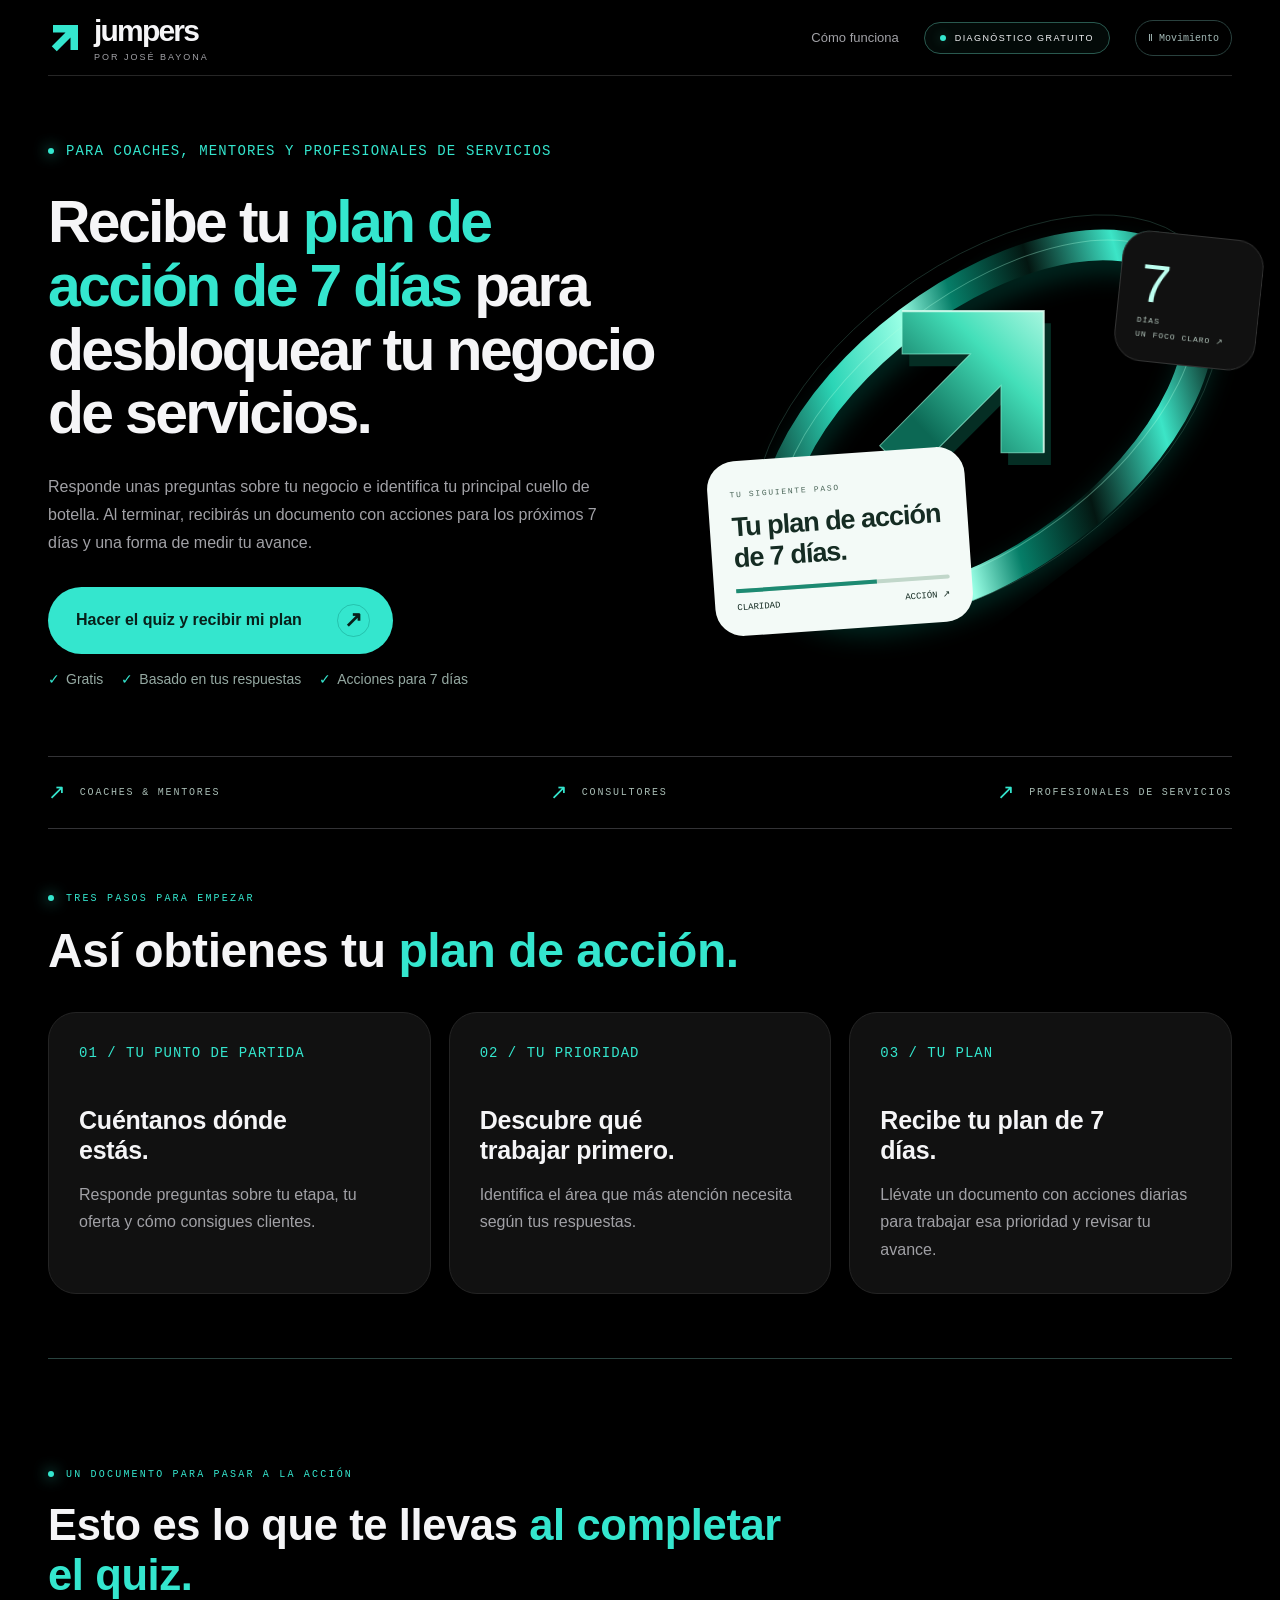
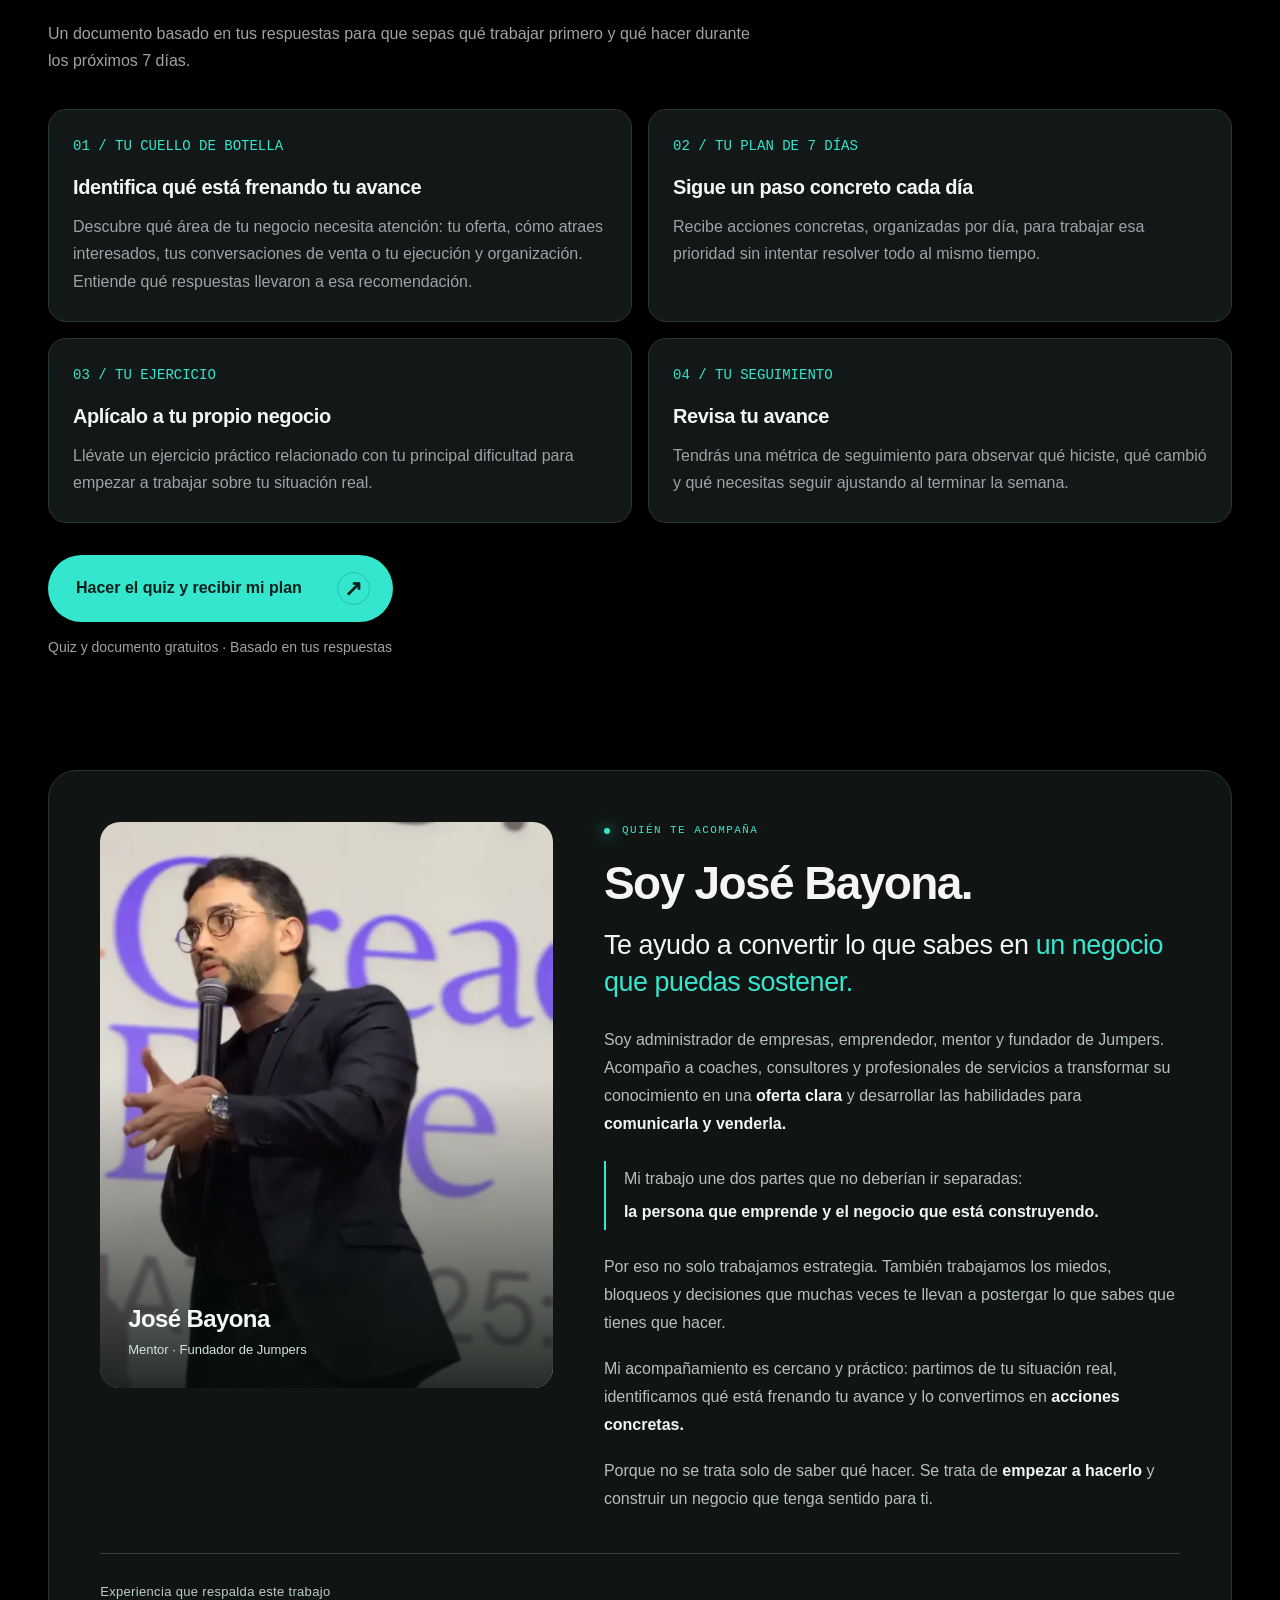
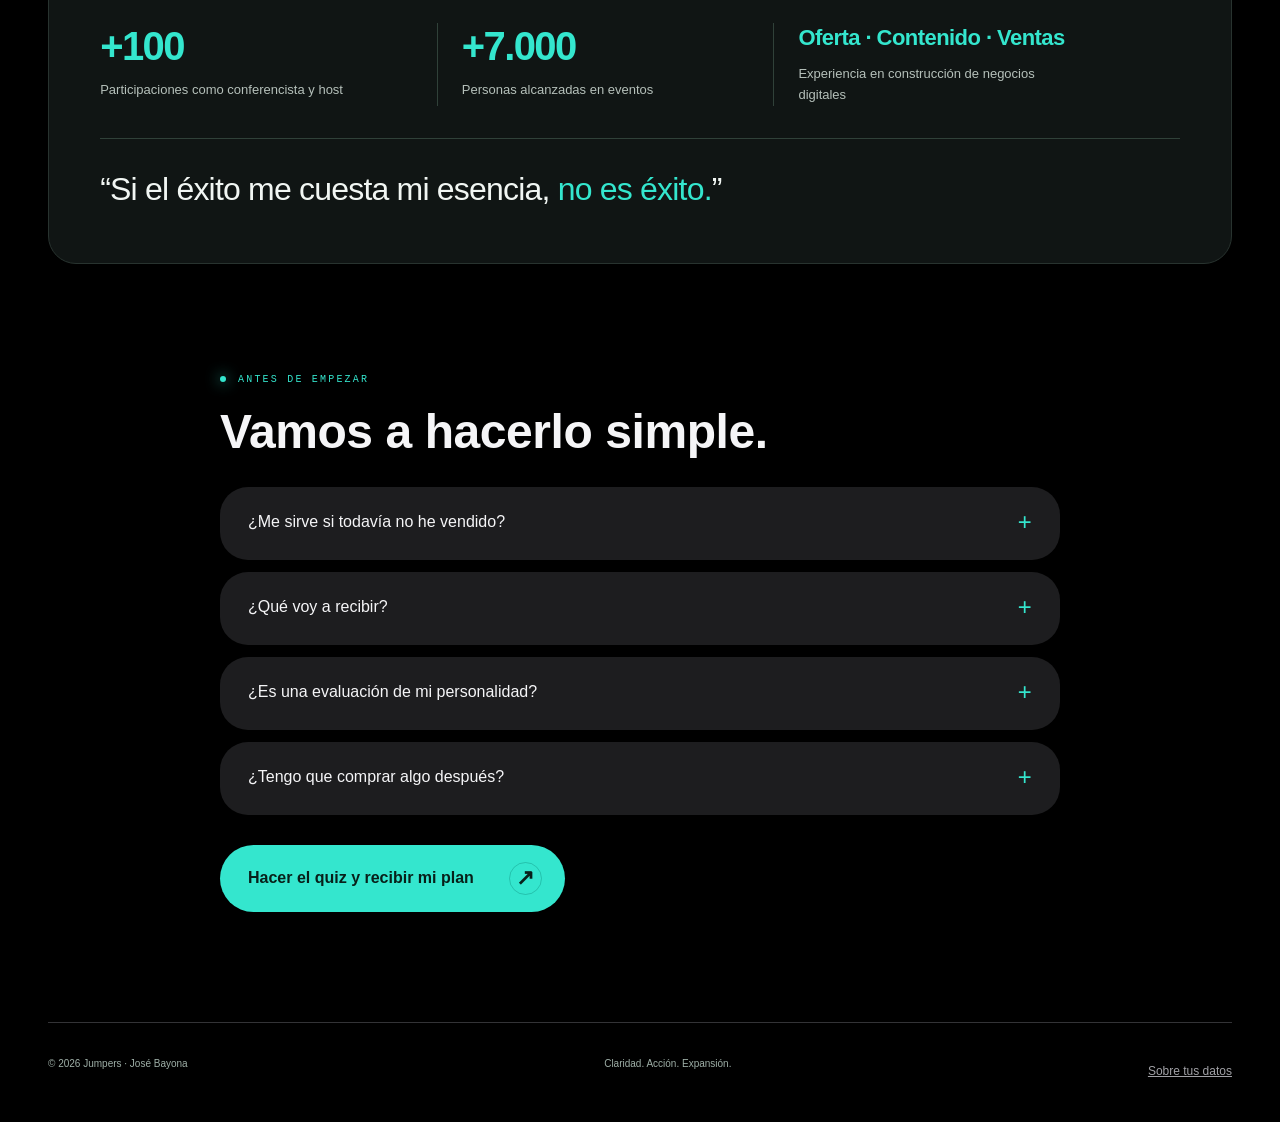
==== index.html @ 784b3892 "Integrate approved founder biography and supplied portrait" ====
<!doctype html>
<html lang="es">
<head>
<meta charset="utf-8"><meta name="viewport" content="width=device-width, initial-scale=1">
<meta name="theme-color" content="#080c0c"><meta name="description" content="Recibe tu plan de acción de 7 días para desbloquear tu negocio de servicios. Completa el quiz gratuito de Jumpers y descubre qué trabajar primero.">
<title>Tu plan de acción de 7 días · Jumpers</title>
<link rel="icon" type="image/svg+xml" href="data:image/svg+xml,%3Csvg%20xmlns%3D%22http%3A%2F%2Fwww.w3.org%2F2000%2Fsvg%22%20viewBox%3D%220%200%2032%2032%22%3E%3Crect%20width%3D%2232%22%20height%3D%2232%22%20rx%3D%228%22%20fill%3D%22%23080c0c%22%2F%3E%3Cpath%20d%3D%22M7%207h19v19h-6V17L9%2028l-4-4%2011-11H7z%22%20fill%3D%22%2335dfc5%22%2F%3E%3C%2Fsvg%3E">
<link rel="canonical" href="https://quiz.josebayonaf.com/">
<style>
:root{--bg:#080c0c;--panel:#101818;--mint:#51efd2;--text:#f2f6f4;--muted:#a5b5b1;--line:#293936;--radius:22px;color-scheme:dark}*{box-sizing:border-box}html{scroll-behavior:smooth}body{margin:0;background:var(--bg);color:var(--text);font-family:Arial,Helvetica,sans-serif;-webkit-font-smoothing:antialiased}button,input,select,textarea{font:inherit}button,a,input,select,textarea{-webkit-tap-highlight-color:transparent}button,a{touch-action:manipulation}button{cursor:pointer}a{color:inherit;text-decoration:none}button:focus-visible,a:focus-visible,input:focus-visible,select:focus-visible,textarea:focus-visible,summary:focus-visible{outline:3px solid var(--mint);outline-offset:5px}[hidden]{display:none!important}button:disabled{opacity:.5;cursor:wait}.wrap{width:min(1180px,calc(100% - 64px));margin:auto}.topbar{height:94px;display:flex;align-items:center;justify-content:space-between;border-bottom:1px solid var(--line)}.brand{display:flex;align-items:center;gap:11px;font-size:26px;letter-spacing:-1.6px;font-weight:800}.brand svg{width:29px;height:29px;color:var(--mint)}.brand small{font-size:10px;font-weight:400;letter-spacing:1px;color:var(--muted);display:block;margin-top:4px}.nav{display:flex;gap:32px;align-items:center;font-size:13px}.nav a{color:var(--muted)}.pill{border:1px solid #36534c;border-radius:99px;padding:10px 15px;font-size:11px;letter-spacing:.6px;display:inline-flex;gap:9px;align-items:center}.dot{width:6px;height:6px;border-radius:50%;background:var(--mint);box-shadow:0 0 12px #51efd255;display:inline-block}.eyebrow{font-size:10px;font-family:monospace;letter-spacing:2px;text-transform:uppercase;color:var(--mint);display:flex;align-items:center;gap:12px}.eyebrow:before{content:'';width:22px;height:1px;background:currentColor}.hero{min-height:670px;display:grid;grid-template-columns:1.12fr 1fr;align-items:center;gap:20px;position:relative;padding:64px 0 56px}.hero h1{font-size:clamp(48px,5.5vw,76px);line-height:1.035;font-weight:500;letter-spacing:-4px;margin:26px 0}.accent{color:var(--mint)}.hero p{font-size:17px;line-height:1.75;max-width:475px;color:var(--muted)}.hero .desc{margin-bottom:28px}.btn{border:0;border-radius:8px;padding:18px 24px;display:inline-flex;align-items:center;justify-content:center;gap:32px;font-weight:700;font-size:14px;min-height:52px;background:var(--mint);color:#08201a;transition:transform .2s,background .2s}.btn:hover{background:#85ffe6;transform:translateY(-2px)}.btn .arrow{font-size:22px;line-height:1}.btn.secondary{background:transparent;color:var(--text);border:1px solid #3b514a}.btn.secondary:hover{background:#17231f}.micro{font-size:11px!important;color:#95a9a2!important;line-height:1.7!important}.under-cta{margin:14px 0 0;display:flex;gap:18px;flex-wrap:wrap}.under-cta span:before{content:'✓';color:var(--mint);margin-right:6px}.art{position:relative;height:490px;isolation:isolate}.art:before{content:'';position:absolute;inset:35px -15px;background:radial-gradient(ellipse,#11bfa026,transparent 65%);z-index:-1}.orbit{position:absolute;inset:-12px -35px 0;width:calc(100% + 70px);height:100%}.orbital-type{position:absolute;top:30px;right:15px;font:10px monospace;letter-spacing:3px;color:#76968a}.cross{position:absolute;color:#578d7d;font:24px monospace;top:65px;left:5px}.coord{position:absolute;bottom:35px;left:28px;font:9px monospace;letter-spacing:2px;color:#67877c}.float-card{position:absolute;bottom:72px;left:0;background:#eff9f3;color:#152c23;width:247px;border-radius:12px;padding:19px 20px;box-shadow:0 18px 65px #0008;transform:rotate(-4deg)}.float-card .label{font:9px monospace;letter-spacing:1.7px;color:#496457}.float-card strong{display:block;font-size:24px;line-height:1.15;letter-spacing:-1px;margin:11px 0 15px}.float-card .line{height:4px;border-radius:2px;background:#c1d7ca;position:relative}.float-card .line:after{content:'';width:66%;height:4px;background:#1c8a72;position:absolute}.float-card .end{display:flex;justify-content:space-between;font:9px monospace;margin-top:10px}.mini-card{position:absolute;right:0;top:95px;border:1px solid #3b7464;background:#101e1bed;border-radius:13px;padding:18px 20px;transform:rotate(6deg);width:136px}.mini-card b{font-size:44px;font-weight:500;letter-spacing:-3px}.mini-card span{font:9px monospace;letter-spacing:1px;line-height:1.7;display:block;color:#b5c7be}.art-bottom{position:absolute;right:5px;bottom:25px;font:10px monospace;letter-spacing:1px;color:#b4cbc1}.strip{border-block:1px solid var(--line);display:flex;justify-content:space-between;gap:18px;padding:24px 0;font:11px monospace;letter-spacing:1px;color:#a8bcb4}.strip span{display:flex;gap:12px;align-items:center}.strip b{color:var(--mint);font-size:17px;font-weight:400}.section{padding:78px 0}.section-head{display:flex;justify-content:space-between;align-items:end;gap:24px;margin-bottom:32px}.section h2{font-size:38px;line-height:1.15;font-weight:500;letter-spacing:-1.6px;max-width:590px;margin:20px 0 0}.section-head p{max-width:315px;color:var(--muted);font-size:14px;line-height:1.7;margin:0}.cards{display:grid;grid-template-columns:repeat(3,1fr);gap:16px}.card{border:1px solid var(--line);background:linear-gradient(135deg,#13201b80,#0c1211);padding:29px;border-radius:14px}.card .num{font:11px monospace;color:var(--mint)}.card h3{font-size:22px;line-height:1.2;letter-spacing:-.7px;font-weight:500;margin:34px 0 14px}.card p{font-size:14px;line-height:1.8;color:var(--muted);margin:0}.manifesto{border:1px solid #365148;border-radius:20px;padding:42px;display:grid;grid-template-columns:1fr 1.8fr;gap:45px;background:radial-gradient(ellipse at top left,#164b3f66,transparent 70%)}.manifesto .signature{font-size:20px;letter-spacing:-.5px}.manifesto .signature span{display:block;font:10px monospace;letter-spacing:1px;color:var(--muted);margin-top:9px}.manifesto blockquote{font-size:26px;line-height:1.4;letter-spacing:-.6px;margin:0}.manifesto p{color:var(--muted);font-size:14px;line-height:1.8;margin:16px 0 0}.faq{max-width:770px;margin:0 auto}.faq h2{margin-bottom:28px}.faq details{border-bottom:1px solid var(--line);padding:22px 0}.faq summary{cursor:pointer;font-size:16px;line-height:1.5}.faq details p{color:var(--muted);font-size:14px;line-height:1.8;max-width:650px}.footer{padding:28px 0;border-top:1px solid var(--line);display:flex;justify-content:space-between;gap:20px;color:#9eafa7;font-size:11px;line-height:1.7}.text-btn{background:none;border:0;color:var(--muted);padding:6px 0;text-decoration:underline;font-size:12px}.flow-shell{max-width:820px;margin:50px auto 80px}.flow-top{display:flex;justify-content:space-between;align-items:center;margin-bottom:22px;font:10px monospace;letter-spacing:1px;color:var(--muted)}.steps{display:grid;grid-template-columns:repeat(4,1fr);gap:6px;margin-bottom:35px}.step{height:3px;background:#23322d;border-radius:5px}.step.active{background:var(--mint)}.question-panel{border:1px solid var(--line);border-radius:22px;padding:38px;background:linear-gradient(150deg,#14211c,#0a100e)}.question-panel h1{font-size:36px;font-weight:500;letter-spacing:-1.5px;margin:15px 0 12px}.intro{color:var(--muted);line-height:1.7;font-size:14px;margin:0 0 28px}.question{border:0;padding:0;margin:28px 0;min-width:0}.question legend{font-size:15px;font-weight:600;line-height:1.5;margin-bottom:12px}.choices{display:grid;grid-template-columns:1fr 1fr;gap:9px}.choice{position:relative;display:flex;align-items:center;gap:10px;border:1px solid #33433c;border-radius:9px;padding:15px;color:#c7d5ce;font-size:13px;line-height:1.4;cursor:pointer;transition:background .15s,border .15s}.choice:hover{border-color:#77a796;background:#1b2c24}.choice:has(input:checked){border-color:var(--mint);background:#143a30;color:#ecfff8}.choice input{accent-color:var(--mint);flex-shrink:0;width:16px;height:16px;margin:0}.flow-actions{display:flex;justify-content:space-between;align-items:center;gap:16px;border-top:1px solid var(--line);padding-top:24px;margin-top:24px}.back{background:none;border:0;color:#b9cdc3;padding:14px 0;font-size:13px}.error{color:#ffbdb0;font-size:13px;line-height:1.6}.result-shell{max-width:980px;margin:56px auto 80px}.result-top{display:grid;grid-template-columns:1.5fr 1fr;gap:34px;align-items:center;margin-bottom:38px}.result-top h1{font-size:52px;line-height:1.08;letter-spacing:-2.6px;font-weight:500;margin:20px 0}.result-top p{color:var(--muted);font-size:15px;line-height:1.8}.result-stamp{border:1px solid #467b66;border-radius:50%;width:215px;height:215px;display:grid;place-content:center;text-align:center;justify-self:center;background:radial-gradient(ellipse,#18584355,transparent 68%);box-shadow:0 0 0 14px #0e1c1644,0 0 0 15px #23403555}.result-stamp strong{font-size:61px;letter-spacing:-3px;font-weight:500;color:var(--mint)}.result-stamp span{font:10px monospace;letter-spacing:2px;line-height:1.8;color:var(--muted)}.evidence{border-left:2px solid var(--mint);padding:4px 0 4px 22px;margin-bottom:40px}.evidence h2{font-size:14px;margin:0 0 10px}.evidence ul{padding-left:16px;color:var(--muted);font-size:14px;line-height:1.8;margin:0}.result-shell h2{font-weight:500;letter-spacing:-.6px}.plan-grid{display:grid;grid-template-columns:repeat(3,1fr);gap:14px}.plan-grid h3{font-size:18px;margin-top:24px}.metric{display:flex;gap:24px;align-items:center;border:1px solid var(--line);border-radius:14px;padding:23px;margin:20px 0 30px}.metric .icon{font-size:30px;color:var(--mint)}.metric p{font-size:13px;line-height:1.7;color:var(--muted);margin:5px 0 0}.metric h3{font-size:14px;margin:0}.resource{background:#e6f3eb;color:#142c20;padding:30px;border-radius:16px;margin:28px 0}.resource h2{margin:9px 0 14px;font-size:25px}.resource p{line-height:1.75;font-size:14px}.resource .eyebrow{color:#21634d}.resource textarea{background:#ffffffb0!important;color:#152a20!important;border-color:#a4c2b1!important}.result-actions{display:flex;gap:12px;flex-wrap:wrap;margin:24px 0}.help-panel{background:linear-gradient(120deg,#12332a,#0e1713);border:1px solid #355849;border-radius:18px;padding:32px;margin:32px 0}.help-panel h2{font-size:29px;max-width:590px;margin:12px 0}.help-panel p{color:var(--muted);line-height:1.8;max-width:650px;font-size:14px}label.field{display:block;margin:20px 0;font-size:13px;line-height:1.6}input[type=text],input[type=email],input[type=tel],select,textarea{display:block;width:100%;background:#0c1712;border:1px solid #41584b;border-radius:8px;padding:13px 14px;color:var(--text);margin-top:8px;min-height:48px}textarea{min-height:115px;resize:vertical}.form-grid{display:grid;grid-template-columns:1fr 1fr;gap:0 20px}.checkbox{display:flex;align-items:flex-start;gap:10px;font-size:12px;line-height:1.6;color:var(--muted);margin:20px 0}.checkbox input{accent-color:var(--mint);margin-top:4px;min-width:18px}.summary-box{white-space:pre-wrap;line-height:1.7;font-family:inherit;font-size:13px;padding:20px;border:1px solid #3c594b;border-radius:10px;background:#0a130e;overflow-wrap:anywhere}.notice{color:var(--mint);font-size:13px;line-height:1.6;min-height:20px}.sr-only{position:absolute;width:1px;height:1px;padding:0;margin:-1px;overflow:hidden;clip:rect(0,0,0,0);white-space:nowrap;border:0}.trap{position:absolute;left:-10000px}.privacy{max-width:730px;margin:60px auto;line-height:1.8}.privacy h1{font-size:38px;letter-spacing:-1px}.privacy p,.privacy li{color:var(--muted);font-size:14px}@media(min-width:1500px){.hero{min-height:720px}}@media(max-width:900px){.wrap{width:calc(100% - 40px)}.hero h1{font-size:58px;letter-spacing:-3px}.art{height:440px}.float-card{width:205px;left:0}.mini-card{right:-5px;width:115px}.nav{gap:18px}.manifesto{grid-template-columns:1fr;gap:25px}.cards .card{padding:22px}.result-top h1{font-size:44px}}@media(max-width:680px){.wrap{width:calc(100% - 36px)}.topbar{height:78px}.brand{font-size:23px}.nav>a{display:none}.pill{font-size:9px;padding:8px 10px}.hero{grid-template-columns:1fr;gap:0;padding-top:43px;padding-bottom:24px;min-height:auto}.hero h1{font-size:54px;letter-spacing:-2.8px;margin:23px 0}.hero p{font-size:15px;line-height:1.75}.hero .btn{width:100%;justify-content:space-between}.art{height:330px;max-width:420px;width:100%;margin:12px auto 0}.orbit{inset:-25px 0 0;width:100%;height:100%}.float-card{width:194px;bottom:37px;left:8px;padding:15px}.float-card strong{font-size:21px;margin:8px 0 12px}.mini-card{right:3px;top:48px;padding:12px 15px;width:105px}.mini-card b{font-size:35px}.orbital-type{top:23px;right:7px}.coord{display:none}.art-bottom{bottom:1px;font-size:8px}.strip{font-size:9px;padding:20px 0;flex-wrap:wrap;gap:16px}.strip span:last-child{display:none}.section{padding:49px 0}.section h2{font-size:31px}.section-head{display:block}.section-head p{margin-top:18px}.cards,.plan-grid{grid-template-columns:1fr}.card h3{margin-top:21px}.manifesto{padding:28px}.manifesto blockquote{font-size:23px}.footer{flex-direction:column;gap:8px}.flow-shell{margin-top:30px}.question-panel{padding:24px 18px}.question-panel h1{font-size:29px}.choices{grid-template-columns:1fr}.question{margin:24px 0}.flow-actions .btn{padding:15px 18px;gap:15px}.flow-top{font-size:9px}.result-top{grid-template-columns:1fr}.result-top h1{font-size:40px}.result-stamp{display:none}.result-shell{margin-top:35px}.help-panel,.resource{padding:24px 20px}.form-grid{grid-template-columns:1fr;gap:0}.result-actions .btn{width:100%;gap:12px}.metric{padding:20px;gap:14px}.privacy h1{font-size:30px}}@media(prefers-reduced-motion:reduce){html{scroll-behavior:auto}*,*:before,*:after{transition:none!important;animation:none!important}}@media print{body{background:#fff;color:#000}.topbar,.footer,.help-panel,.result-actions,.result-stamp,.text-btn,#worksheet{display:none!important}.wrap{width:100%}.card,.metric,.resource,.evidence{background:#fff;color:#000;border-color:#aaa;break-inside:avoid}.result-top p,.card p,.evidence ul,.metric p{color:#333}.plan-grid{display:block}.card{margin-bottom:12px}.result-shell{margin:0}.accent,.eyebrow,.card .num{color:#174d3d}}
/* Jumpers — luminous editorial direction */
:root{--bg:#050909;--panel:#0b1717;--mint:#34e6ce;--text:#f3f9f7;--muted:#a2b8b5;--line:#24413e}
body{background:radial-gradient(ellipse at 80% 10%,#09333060,transparent 33%),#050909;overflow-x:clip}
body:before{content:'';position:fixed;inset:0;pointer-events:none;z-index:-1;background-image:linear-gradient(#82eddb04 1px,transparent 1px),linear-gradient(90deg,#82eddb04 1px,transparent 1px);background-size:90px 90px;mask-image:linear-gradient(#000,transparent 65%)}
.wrap{width:min(1280px,calc(100% - 96px))}.topbar{height:100px}.brand{font-size:30px;letter-spacing:-1.8px}.brand small{font-size:9px;letter-spacing:2px}.brand svg{width:35px;height:35px}.nav{gap:25px}.pill{font-size:9px;letter-spacing:1.4px;border-color:#29594f;background:#10382a30}.motion-toggle{min-height:36px;font:10px monospace;color:#a2b8b5;background:transparent;border:1px solid #29413e;border-radius:99px;padding:9px 12px;cursor:pointer}
.hero{padding:72px 0 82px;min-height:710px;grid-template-columns:1.16fr 1fr;isolation:isolate}.hero-copy{position:relative;z-index:2}.hero h1{font-size:clamp(60px,6.2vw,88px);letter-spacing:-5.6px;line-height:1.01;font-weight:600;margin:28px 0}.hero .accent{background:linear-gradient(110deg,#b7fff0 0%,#35e9cf 45%,#10a79f 100%);background-clip:text;-webkit-background-clip:text;color:transparent}.hero .desc{font-size:16px;line-height:1.85;max-width:470px;margin-bottom:30px}.eyebrow{font-size:10px;letter-spacing:2.2px}.eyebrow:before{width:6px;height:6px;box-shadow:0 0 14px #34e6ce;border-radius:50%}.hero-index{position:absolute;bottom:23px;left:0;font:9px monospace;letter-spacing:2px;color:#6b918b;display:flex;align-items:center;gap:18px}.hero-index:before{content:'';height:1px;width:65px;background:#31554e}
.btn{border-radius:99px;gap:35px;padding:17px 23px 17px 28px;box-shadow:0 3px 0 #002b24,0 0 30px #2de1c615;transition:transform .25s,box-shadow .25s,background .25s}.btn:hover{box-shadow:0 5px 0 #002b24,0 0 35px #2de1c640;transform:translateY(-3px)}.btn .arrow{width:33px;height:33px;display:grid;place-items:center;border:1px solid #087b6c55;border-radius:50%;font-size:22px}.btn.secondary{box-shadow:none}.btn:active{transform:translateY(0) scale(.985)}
.art{height:530px;perspective:900px;transform:translateX(20px)}.art:before{inset:0 -30px;background:radial-gradient(ellipse,#05d3b42a 0%,#00918013 35%,transparent 65%);animation:aura 8s ease-in-out infinite alternate}.orbit{inset:-5px -50px;width:calc(100% + 100px);height:100%;filter:drop-shadow(0 14px 30px #0009);animation:orbit-drift 12s ease-in-out infinite}.orbital-type{right:12px;top:20px;font-size:8px;letter-spacing:3px}.cross{left:14px;top:49px;color:#7dfbe0;font-size:30px}.coord{bottom:12px;left:25px;font-size:8px}.art-bottom{bottom:-8px;right:0;font-size:8px;color:#72948f}.float-card{bottom:52px;left:-8px;background:#f3faf7;width:258px;padding:22px;border-radius:16px;animation:card-float 7s ease-in-out infinite;box-shadow:0 25px 55px #000b}.float-card strong{font-size:27px;font-weight:600}.float-card .label{font-size:8px}.float-card .line:after{animation:line-grow 5s ease-in-out infinite alternate}.mini-card{top:84px;right:-8px;background:linear-gradient(135deg,#1c665755,#071311ee);backdrop-filter:blur(18px);border-color:#478c7d;padding:20px;width:142px;border-radius:17px;animation:mini-float 8s ease-in-out infinite}.mini-card b{font-size:54px;color:#bdfff0}.mini-card span{font-size:8px}.orbit-satellite{position:absolute;right:70px;bottom:64px;color:#6aeed4;font-size:44px;line-height:1;transform:rotate(-20deg);filter:drop-shadow(0 0 9px #37ebc977)}
.strip{padding:23px 0;font-size:10px;letter-spacing:1.8px}.strip b{font-size:21px}.section{padding:95px 0}.section h2{font-size:44px;letter-spacing:-2px;line-height:1.12}.section-head{margin-bottom:35px}.section-head p{font-size:13px}.cards{gap:18px}.card{position:relative;overflow:hidden;min-height:240px;padding:30px;border-radius:20px;background:linear-gradient(145deg,#102422,#080f0f 70%);transition:transform .35s,border-color .35s,box-shadow .35s}.card:after{content:'↗';position:absolute;right:25px;top:22px;font-size:36px;color:#3da18b40;transition:color .3s,transform .3s}.card:hover{transform:translateY(-7px);border-color:#51b9a3;box-shadow:0 16px 45px #0007}.card:hover:after{color:#62ebcf;transform:translate(3px,-3px)}.card h3{font-size:25px;margin:44px 0 16px;max-width:250px}.card p{font-size:13px}.card .num{font-size:9px;letter-spacing:1px}
.manifesto{position:relative;overflow:hidden;padding:58px;border-radius:24px;background:radial-gradient(ellipse at 15% 5%,#12695b70,transparent 70%),#071311;border-color:#295e53;grid-template-columns:1fr 2fr;align-items:center}.manifesto:after{content:'↗';position:absolute;left:4%;top:-55px;font-size:370px;color:#2dd0ab07;pointer-events:none}.manifesto blockquote{font-size:34px;letter-spacing:-1px;line-height:1.22}.manifesto .signature{font-size:22px}.manifesto p{font-size:13px;max-width:620px}.faq{max-width:840px}.faq summary{list-style:none;display:flex;justify-content:space-between;gap:24px}.faq summary:after{content:'+';color:var(--mint);font:24px monospace}.faq details[open] summary:after{content:'−'}.faq summary::-webkit-details-marker{display:none}.faq details{padding:24px 0}.footer{font-size:10px;padding:32px 0}
.flow-shell{max-width:870px;margin-top:50px}.question-panel,#contact-form{position:relative;background:radial-gradient(ellipse at top right,#12645425,transparent 60%),#091211;border:1px solid #2d4d46;border-radius:25px;padding:40px}.question-panel h1{font-size:42px;letter-spacing:-2px}.steps{gap:9px;margin-bottom:28px}.step{height:4px;transition:background .5s,box-shadow .5s}.step.active{box-shadow:0 0 12px #34e6ce44}.choice{background:#0d1917;border-color:#30433f;padding:17px 16px;border-radius:13px;transition:transform .2s,border-color .2s,background .2s}.choice:hover{transform:translateX(3px);background:#132b25}.choice:has(input:checked){background:linear-gradient(110deg,#165c4b80,#0f332b);box-shadow:inset 0 0 0 1px #34e6ce33,0 0 20px #34e6ce08}.choice input{width:17px;height:17px}.question legend{font-size:15px}.intro{max-width:650px}.question{margin:32px 0}.flow-actions{padding-top:25px}.flow-actions .btn{border-radius:12px}
.result-top{border-bottom:1px solid #264b41;padding-bottom:35px}.result-top h1{font-size:59px;letter-spacing:-3px}.result-stamp{position:relative;border-color:#46c7ac;background:radial-gradient(ellipse,#157d6244,transparent 65%);animation:aura 8s ease-in-out infinite alternate}.result-stamp:after{content:'';position:absolute;inset:-22px;border:1px dashed #4ea38a55;border-radius:50%;animation:spin 45s linear infinite}.resource{background:linear-gradient(135deg,#edfff8,#bfeee0);padding:34px}.help-panel{background:radial-gradient(ellipse at top left,#18735a33,transparent 60%),#0b1814;border-radius:22px}.result-shell .card{min-height:240px}.result-shell .card:after{display:none}#route-result{margin-top:25px}#route-result .btn{margin:8px 10px 8px 0}.question-panel.entering,#result.entering,#contact-form{animation:step-in .45s cubic-bezier(.2,.7,.2,1) both}.hero-copy{animation:step-in .85s both}.reveal-ready{opacity:0;transform:translateY(23px);transition:opacity .7s,transform .7s}.reveal-ready.visible{opacity:1;transform:none}
@keyframes orbit-drift{0%,100%{transform:translateY(0) rotate(-4deg)}50%{transform:translateY(-17px) rotate(6deg)}}@keyframes card-float{0%,100%{transform:translateY(0) rotate(-5deg)}50%{transform:translateY(-12px) rotate(-2deg)}}@keyframes mini-float{0%,100%{transform:translateY(0) rotate(7deg)}50%{transform:translateY(13px) rotate(3deg)}}@keyframes aura{from{opacity:.65}to{opacity:1}}@keyframes line-grow{from{width:42%}to{width:85%}}@keyframes spin{to{transform:rotate(360deg)}}@keyframes step-in{from{opacity:0;transform:translateY(15px)}to{opacity:1;transform:none}}
body.motion-paused *,body.motion-paused *:before,body.motion-paused *:after{animation-play-state:paused!important;transition:none!important}body.motion-paused .reveal-ready{opacity:1;transform:none}
@media(max-width:1000px){.wrap{width:calc(100% - 56px)}.hero h1{font-size:64px;letter-spacing:-4px}.art{transform:none;height:440px}.mini-card{right:0;width:115px}.mini-card b{font-size:43px}.float-card{width:205px;left:0}.float-card strong{font-size:24px}.section h2{font-size:37px}.manifesto{padding:38px;grid-template-columns:1fr 2fr;gap:25px}.manifesto blockquote{font-size:29px}.nav{gap:13px}}
@media(max-width:680px){.wrap{width:calc(100% - 36px)}.topbar{height:82px}.brand{font-size:25px}.brand svg{width:29px}.brand small{font-size:7px}.nav{gap:7px}.pill{font-size:0;padding:10px;gap:0}.pill .dot{width:7px;height:7px}.motion-toggle{font-size:9px;padding:8px 9px}.hero{display:flex;flex-direction:column;align-items:stretch;padding:43px 0 42px;gap:0;min-height:auto}.hero h1{font-size:clamp(45px,12.1vw,72px);line-height:1.02;letter-spacing:-3px;margin:23px 0}.hero .eyebrow{font-size:8px;letter-spacing:1.5px}.hero .desc{font-size:14px;line-height:1.8;margin-bottom:25px}.hero .btn{font-size:13px;padding:13px 18px 13px 23px}.under-cta{font-size:10px!important;gap:14px}.art{height:330px;margin:8px auto 0;max-width:380px}.orbit{inset:-10px 0 0;width:100%;height:100%}.mini-card{right:5px;top:53px;width:103px;padding:14px}.mini-card b{font-size:36px}.float-card{width:193px;bottom:38px;left:6px;padding:17px}.float-card strong{font-size:22px}.orbital-type{top:24px;right:6px;font-size:7px}.orbit-satellite{font-size:31px;right:60px;bottom:40px}.hero-index{bottom:4px;font-size:7px;letter-spacing:1.1px}.art-bottom{bottom:0;font-size:7px}.strip{font-size:8px;gap:10px;padding:18px 0;letter-spacing:1px}.strip span{gap:8px}.section{padding:56px 0}.section h2{font-size:33px;letter-spacing:-1.5px}.card{min-height:210px;padding:26px}.card h3{margin-top:36px}.manifesto{display:block;padding:28px}.manifesto .signature{margin-bottom:28px}.manifesto blockquote{font-size:27px}.question-panel,#contact-form{padding:26px 19px;border-radius:18px}.question-panel h1{font-size:31px;letter-spacing:-1.4px}.question{margin:27px 0}.choice{padding:15px;font-size:13px}.result-top h1{font-size:41px;letter-spacing:-2px}.result-shell .card{min-height:auto}.help-panel,.resource{padding:26px 21px}.footer{padding:24px 0}.result-top{padding-bottom:20px}.form-grid{gap:0}.hero .btn{width:100%}}
@media(prefers-reduced-motion:reduce){*,*:before,*:after{animation:none!important;transition:none!important}.reveal-ready{opacity:1;transform:none}}


/* DESIGN.md adaptation: cinematic black surfaces with Jumpers turquoise accents. */
:root{--bg:#000;--panel:#111;--text:#f5f5f7;--muted:#a1a1a6;--line:#333336}
body{background:#000;font-family:-apple-system,BlinkMacSystemFont,"SF Pro Text","Segoe UI",sans-serif}body:before{display:none}.topbar{height:76px;border-color:#262626}.hero{min-height:760px;padding-block:90px}.hero h1{font-size:clamp(54px,5.5vw,76px);line-height:1.06;letter-spacing:-.009em;font-weight:600}.hero .accent{background:none;color:var(--mint)}.hero .desc{font-size:17px;line-height:1.65}.art:before{display:none}.orbit{filter:none}.float-card,.mini-card{box-shadow:none;border-radius:28px}.mini-card{background:#111;border-color:#333}.btn,.btn:hover{box-shadow:none;border-radius:980px}.btn{font-weight:600}.section{padding-block:110px}.section h2{font-size:48px;letter-spacing:-.009em;font-weight:600}.card,.question-panel,#contact-form,.help-panel{background:#111;border:1px solid #242424;border-radius:28px;box-shadow:none}.card:hover{box-shadow:none;border-color:#555}.card:after{display:none}.card h3{letter-spacing:-.009em;font-weight:600}.manifesto{background:#111;border:0;border-radius:28px;padding:64px}.manifesto:after{display:none}.manifesto blockquote{font-size:40px;font-weight:600;letter-spacing:-.009em}.choice{border-radius:25px;background:#1d1d1f;border-color:#444}.choice:hover{background:#29292b}.choice:has(input:checked){background:#113c35;border-color:var(--mint);box-shadow:none}.question-panel h1,.result-top h1{letter-spacing:-.009em;font-weight:600}.resource{background:#f5f5f7;color:#1d1d1f;border-radius:28px}.result-stamp{box-shadow:none;background:#111}.steps{grid-template-columns:repeat(5,1fr)}.faq details{background:#1d1d1f;border:0;border-radius:28px;padding:23px 28px;margin-bottom:12px}.field input[type=number]{display:block;width:100%;min-height:52px;background:#1d1d1f;border:1px solid #6e6e73;border-radius:26px;padding:14px 22px;color:var(--text);margin-top:10px;font:inherit}.finance-note{font-size:13px;color:var(--muted);line-height:1.6}.field input[type=number]:focus-visible{outline:3px solid var(--mint);outline-offset:3px}
@media(max-width:680px){.topbar{height:76px}.hero{min-height:0;padding-block:48px}.hero h1{font-size:clamp(40px,10.5vw,64px);letter-spacing:-.02em}.hero .desc{font-size:15px}.section{padding-block:65px}.section h2{font-size:34px}.manifesto{padding:32px}.manifesto blockquote{font-size:29px}.question-panel,#contact-form{padding:27px 20px}.question-panel h1{font-size:30px}.faq details{padding:21px}.field input[type=number],input,select,textarea{font-size:16px}}

#contact-form{max-width:620px;margin:0 auto;padding:42px}#contact-form h1{font-size:38px;line-height:1.12;letter-spacing:-.02em}#contact-form .field{margin:22px 0 10px}#contact-form input,#contact-form select{border-radius:16px;background:#1d1d1f;font-size:16px;min-height:56px}.phone-control{display:flex;align-items:center;border:1px solid #41584b;border-radius:16px;background:#1d1d1f;margin-top:8px;overflow:hidden}#dial-prefix{flex:none;padding:0 18px;border-right:1px solid #444;color:var(--mint);font-weight:600;font-size:17px}#contact-form .phone-control input{border:0;border-radius:0;background:transparent;margin:0;min-width:0}.phone-control:focus-within{outline:2px solid var(--mint);outline-offset:3px}#contact-form .phone-control input:focus-visible{outline:none}.phone-preview{font-size:13px;line-height:1.6;color:var(--mint);overflow-wrap:anywhere}.consent-box{padding:18px;background:#191919;border-radius:16px;font-size:12px;line-height:1.7}.consent-box input{min-height:20px!important;width:20px;flex-shrink:0}.intake-submit{width:100%;margin-top:24px;justify-content:space-between}.intake-banner{padding:16px;border-radius:14px;background:#2b2618;color:#ffe6a5;font-size:13px;line-height:1.6}#contact-country option{background:#1d1d1f;color:#f5f5f7}@media(max-width:680px){#contact-form{padding:28px 20px}#contact-form h1{font-size:31px}#dial-prefix{padding:0 13px}}
/* Compact native dropdowns: wrapped labels, touch pickers and keyboard support. */
.select-control{position:relative;display:flex;align-items:center;gap:16px;width:100%;min-width:0;min-height:58px;margin-top:8px;padding:16px 18px;border:1px solid #48484b;border-radius:16px;background:linear-gradient(125deg,#222225,#19191b);transition:border-color .2s,background .2s,box-shadow .2s}
.select-value{flex:1;min-width:0;color:#aeb4b2;font-size:16px;line-height:1.5;white-space:normal;overflow-wrap:anywhere;pointer-events:none}
.select-chevron{flex:none;width:28px;height:28px;padding:6px;border-radius:50%;background:#51efd212;color:var(--mint);pointer-events:none;transition:transform .2s,background .2s}
.select-control:has(select:valid){border-color:#3a6259;background:linear-gradient(125deg,#192b27,#191e1d)}
.select-control:has(select:valid) .select-value{color:var(--text)}
.select-control:focus-within{border-color:var(--mint);box-shadow:0 0 0 3px #51efd224;outline:2px solid var(--mint);outline-offset:3px}
.select-control:focus-within .select-chevron{background:#51efd228;transform:translateY(2px)}
.select-control select.modern-select,#contact-form .select-control select.modern-select{position:absolute;inset:0;z-index:1;width:100%;height:100%;min-height:100%;margin:0;padding:14px 18px;border:0;border-radius:16px;opacity:0;cursor:pointer;font-size:16px;color:var(--text);background:#1d1d1f}
.modern-select option{color:#f5f5f7;background:#1d1d1f}
.question:has(.select-control){margin-block:24px}.question:has(.select-control) legend{margin-bottom:4px}
@media(hover:hover){.select-control:hover{border-color:#72baa9;box-shadow:0 6px 22px #0003}}
@media(max-width:680px){.select-control{min-height:56px;padding:14px;gap:12px}.select-value{font-size:16px}.question:has(.select-control){margin-block:22px}}
@media(prefers-reduced-motion:reduce){.select-control,.select-chevron{transition:none}}
@media(forced-colors:active){.select-control{padding:0;background:Canvas;border-color:ButtonText}.select-value,.select-chevron{visibility:hidden}.select-control select.modern-select,#contact-form .select-control select.modern-select{opacity:1;appearance:auto;color:CanvasText;background:Canvas}}
/* Results: recommended action first, personalized plan, then a final reminder. */
.route-primary{margin:0 0 44px;padding:38px;background:radial-gradient(ellipse at top right,#16756038,transparent 65%),#111;border-color:#39796b}
.route-greeting{margin:0 0 16px!important;color:var(--text)!important;font-size:16px!important;overflow-wrap:anywhere}
.route-primary h1{font-size:clamp(32px,4.3vw,48px);line-height:1.12;letter-spacing:-.025em;font-weight:600;max-width:720px;margin:16px 0 22px;overflow-wrap:anywhere}
.route-primary .result-actions{margin:24px 0 18px}.route-primary .route-context{margin-bottom:0}
.route-primary .btn,.route-reminder .btn{white-space:normal;text-align:center;justify-content:center;line-height:1.45}
.route-primary .btn+.btn,.route-reminder .btn+.btn{background:transparent;color:var(--mint);border:1px solid #39796b}
.result-top h2{font-size:clamp(28px,4vw,40px);line-height:1.15;margin:18px 0;letter-spacing:-.02em;font-weight:600}
.route-reminder{margin:40px 0 0;border-color:#39796b}.route-reminder .result-actions{margin-bottom:0}
.result-utility{margin:28px 0 0}.result-utility .micro{margin-bottom:12px}
@media(max-width:680px){.route-primary{padding:26px 21px;margin-bottom:32px}.route-primary .result-actions,.route-reminder .result-actions{flex-direction:column;align-items:stretch}.route-primary .btn,.route-reminder .btn{width:100%;min-width:0;min-height:52px}.route-primary h1{font-size:32px}.route-reminder h2{font-size:26px}}
/* Landing: make the seven-day document and the path to it explicit. */
#landing .hero{gap:32px;min-height:650px;padding-block:64px}
#landing .hero h1{font-size:clamp(2.5rem,4.6vw,4rem);line-height:1.08;letter-spacing:-.045em;max-width:720px}
#landing .hero .desc{font-size:1rem;line-height:1.75;max-width:560px}
#landing .hero .eyebrow{font-size:.875rem;line-height:1.6;letter-spacing:.08em}
#landing .under-cta{font-size:.875rem!important;gap:8px 18px}
#landing .hero-index,#landing .orbital-type,#landing .cross,#landing .coord,#landing .art-bottom,#landing .orbit-satellite{display:none}
#landing .section-head p,#landing .card p{font-size:1rem;line-height:1.7}
#landing .card .num{font-size:.875rem}
#como-funciona{padding-block:64px}
#como-funciona .section-head{display:block}
#como-funciona h2{max-width:800px}
.deliverables{border-top:1px solid #29433f;scroll-margin-top:24px}
.deliverables .section-head{display:block;max-width:880px}
.deliverables .section-head h2{max-width:780px;font-size:clamp(2rem,3.4vw,3rem);line-height:1.15}
.deliverables .section-head>p{max-width:710px;margin-top:20px}
.deliverables-layout{display:grid;grid-template-columns:minmax(0,1fr);gap:32px;align-items:start}
.deliverables-grid{display:grid;grid-template-columns:repeat(2,minmax(0,1fr));gap:16px}
.deliverable{padding:26px 24px;border:1px solid #2b3735;border-radius:18px;background:#111817;min-width:0}
.deliverable .num{font:500 .875rem monospace;color:var(--mint)}
.deliverable h3{font-size:1.25rem;line-height:1.35;letter-spacing:-.02em;margin:20px 0 12px;font-weight:600}
.deliverable p{color:var(--muted);font-size:1rem;line-height:1.7;margin:0}
.plan-preview{margin:0;min-width:0;border:1px solid #3e6258;border-radius:18px;overflow:hidden;background:#f4f7f5;color:#203a31;box-shadow:0 18px 50px #0003}
.plan-preview figcaption{background:#102b24;color:#bbdcd0;font-size:.875rem;line-height:1.6;padding:17px 26px;border-bottom:1px solid #3e6258}
.plan-preview-body{padding:28px}
.plan-preview-heading{display:flex;justify-content:space-between;align-items:start;gap:16px;padding-bottom:22px;border-bottom:1px solid #cbdad3}
.plan-preview-heading h3{font-size:1.75rem;line-height:1.15;letter-spacing:-.035em;margin:0;color:#102c21;max-width:220px}
.plan-preview-heading span{font-size:.875rem;line-height:1.4;font-weight:700;background:#cff3e8;color:#126750;border-radius:8px;padding:10px;white-space:nowrap}
.plan-preview-focus{font-size:1rem;line-height:1.65;margin:22px 0;color:#234737}
.plan-preview-days{list-style:none;margin:0;padding:0}
.plan-preview-days li{padding:18px 0;border-top:1px solid #cbdad3}
.plan-preview-days strong{display:block;font-size:.875rem;color:#126750;margin-bottom:8px}
.plan-preview-days p{font-size:1rem;line-height:1.6;margin:0;color:#203a31}
.plan-preview-metric{padding:18px;background:#e1eee7;border-radius:10px;margin-top:8px}
.plan-preview-metric h4{font-size:1rem;line-height:1.4;margin:0 0 8px;color:#126750}
.plan-preview-metric p{font-size:.875rem;line-height:1.65;margin:0;color:#203a31}
.plan-preview-note{font-size:.875rem;line-height:1.6;color:#486858;margin:20px 0 0}
.deliverables-cta{margin-top:32px}
.deliverables-cta p{font-size:.875rem;line-height:1.7;color:var(--muted);margin:14px 0 0}
#landing .btn{font-size:1rem;white-space:normal;text-align:left;line-height:1.4}
@media(max-width:1050px){.deliverables-layout{grid-template-columns:1fr;gap:24px}.plan-preview{max-width:620px;width:100%;justify-self:center}#landing .hero{gap:12px}#landing .hero h1{font-size:clamp(2.5rem,5vw,3.5rem)}}
@media(max-width:680px){#landing .hero{padding-block:38px 20px;gap:0}#landing .hero h1{font-size:2.5rem;letter-spacing:-.04em}#landing .hero .eyebrow{font-size:.875rem;letter-spacing:.05em}#landing .art{height:300px}#como-funciona{padding-block:44px}.deliverables-grid{grid-template-columns:1fr}.deliverable{padding:24px}.deliverable h3{margin-top:14px}.plan-preview-body{padding:24px}.plan-preview figcaption{padding:16px 24px}.plan-preview-heading h3{font-size:1.5rem}.deliverables-cta .btn{width:100%;justify-content:space-between;gap:12px}.deliverables .section-head h2{font-size:2rem}}
</style>
<link rel="stylesheet" href="assets/jose-bio.css">
</head>
<body>
<div class="wrap">
<header class="topbar"><a class="brand" href="#" id="brand" aria-label="Jumpers, inicio"><svg viewBox="0 0 28 28" fill="none" aria-hidden="true"><path d="M4 4h20v20h-6V14L7 25l-4-4L14 10H4z" fill="currentColor"/></svg><span>jumpers<small>POR JOSÉ BAYONA</small></span></a><nav class="nav" aria-label="Navegación"><a href="#como-funciona" id="how-nav">Cómo funciona</a><span class="pill"><span class="dot"></span>DIAGNÓSTICO GRATUITO</span><button class="motion-toggle" id="motion-toggle" type="button" aria-pressed="false" aria-label="Pausar animaciones">Ⅱ Movimiento</button></nav></header>
<main id="main">
<div id="landing">
<section class="hero"><div class="hero-copy"><div class="eyebrow">Para coaches, mentores y profesionales de servicios</div><h1>Recibe tu <span class="accent">plan de acción de 7 días</span> para desbloquear tu negocio de servicios.</h1><p class="desc">Responde unas preguntas sobre tu negocio e identifica tu principal cuello de botella. Al terminar, recibirás un documento con acciones para los próximos 7 días y una forma de medir tu avance.</p><button class="btn" id="start">Hacer el quiz y recibir mi plan <span class="arrow" aria-hidden="true">↗</span></button><p class="micro under-cta"><span>Gratis</span><span>Basado en tus respuestas</span><span>Acciones para 7 días</span></p></div>
<div class="art" aria-hidden="true"><span class="orbital-type">DE LA IDEA A LA ACCIÓN</span><span class="cross">+</span>
<svg class="orbit" viewBox="0 0 580 520" fill="none"><defs><linearGradient id="ring" x1="65" y1="190" x2="510" y2="370" gradientUnits="userSpaceOnUse"><stop stop-color="#071a16"/><stop offset=".22" stop-color="#2bd5b6"/><stop offset=".39" stop-color="#99ffe5"/><stop offset=".5" stop-color="#067e68"/><stop offset=".67" stop-color="#031611"/><stop offset=".85" stop-color="#3ce5c7"/><stop offset="1" stop-color="#071b15"/></linearGradient><linearGradient id="arrow-grad" x1="240" y1="290" x2="380" y2="155" gradientUnits="userSpaceOnUse"><stop stop-color="#0c6854"/><stop offset=".5" stop-color="#43dfb9"/><stop offset="1" stop-color="#ceffee"/></linearGradient><filter id="blur"><feGaussianBlur stdDeviation="13"/></filter></defs><ellipse cx="291" cy="288" rx="244" ry="125" transform="rotate(-37 291 288)" stroke="#19d2ac" stroke-opacity=".23" stroke-width="24" filter="url(#blur)"/><ellipse cx="291" cy="275" rx="242" ry="128" transform="rotate(-37 291 275)" stroke="url(#ring)" stroke-width="30"/><ellipse cx="291" cy="267" rx="241" ry="122" transform="rotate(-37 291 267)" stroke="#a8ffe0" stroke-opacity=".35" stroke-width="1"/><ellipse cx="291" cy="267" rx="264" ry="151" transform="rotate(-37 291 267)" stroke="#386657" stroke-opacity=".5" stroke-width=".8"/><path d="M208 162h139v139h-42v-66l-89 89-30-30 89-90h-67z" fill="#052e24" transform="translate(7 12)"/><path d="M208 162h139v139h-42v-66l-89 89-30-30 89-90h-67z" fill="url(#arrow-grad)" stroke="#9fffe2" stroke-opacity=".6"/><path d="M208 162h139v139" stroke="#e8fff6" stroke-opacity=".7" stroke-width="2"/></svg>
<div class="mini-card"><b>7</b><span>DÍAS<br>UN FOCO CLARO ↗</span></div><div class="float-card"><span class="label">TU SIGUIENTE PASO</span><strong>Tu plan de acción<br>de 7 días.</strong><div class="line"></div><div class="end"><span>CLARIDAD</span><span>ACCIÓN ↗</span></div></div><span class="orbit-satellite">✳</span><span class="coord">OFERTA / CONTENIDO / VENTAS</span><span class="art-bottom">CRECER SIN PERDERTE EN EL CAMINO.</span></div><span class="hero-index">DIAGNÓSTICO 01 / UN NUEVO PUNTO DE PARTIDA</span></section>
<div class="strip"><span><b>↗</b> COACHES & MENTORES</span><span><b>↗</b> CONSULTORES</span><span><b>↗</b> PROFESIONALES DE SERVICIOS</span></div>
<section class="section" id="como-funciona"><div class="section-head"><div><div class="eyebrow">Tres pasos para empezar</div><h2>Así obtienes tu <span class="accent">plan de acción.</span></h2></div></div><div class="cards"><article class="card"><span class="num">01 / TU PUNTO DE PARTIDA</span><h3>Cuéntanos dónde estás.</h3><p>Responde preguntas sobre tu etapa, tu oferta y cómo consigues clientes.</p></article><article class="card"><span class="num">02 / TU PRIORIDAD</span><h3>Descubre qué trabajar primero.</h3><p>Identifica el área que más atención necesita según tus respuestas.</p></article><article class="card"><span class="num">03 / TU PLAN</span><h3>Recibe tu plan de 7 días.</h3><p>Llévate un documento con acciones diarias para trabajar esa prioridad y revisar tu avance.</p></article></div></section>
<section class="section deliverables" id="tu-plan" aria-labelledby="deliverables-title">
 <div class="section-head"><div class="eyebrow">Un documento para pasar a la acción</div><h2 id="deliverables-title">Esto es lo que te llevas <span class="accent">al completar el quiz.</span></h2><p>Un documento basado en tus respuestas para que sepas qué trabajar primero y qué hacer durante los próximos 7 días.</p></div>
 <div class="deliverables-layout">
  <div class="deliverables-grid">
   <article class="deliverable"><span class="num">01 / TU CUELLO DE BOTELLA</span><h3>Identifica qué está frenando tu avance</h3><p>Descubre qué área de tu negocio necesita atención: tu oferta, cómo atraes interesados, tus conversaciones de venta o tu ejecución y organización. Entiende qué respuestas llevaron a esa recomendación.</p></article>
   <article class="deliverable"><span class="num">02 / TU PLAN DE 7 DÍAS</span><h3>Sigue un paso concreto cada día</h3><p>Recibe acciones concretas, organizadas por día, para trabajar esa prioridad sin intentar resolver todo al mismo tiempo.</p></article>
   <article class="deliverable"><span class="num">03 / TU EJERCICIO</span><h3>Aplícalo a tu propio negocio</h3><p>Llévate un ejercicio práctico relacionado con tu principal dificultad para empezar a trabajar sobre tu situación real.</p></article>
   <article class="deliverable"><span class="num">04 / TU SEGUIMIENTO</span><h3>Revisa tu avance</h3><p>Tendrás una métrica de seguimiento para observar qué hiciste, qué cambió y qué necesitas seguir ajustando al terminar la semana.</p></article>
  </div>
 </div>
 <div class="deliverables-cta"><button class="btn" type="button" data-start>Hacer el quiz y recibir mi plan <span class="arrow" aria-hidden="true">↗</span></button><p>Quiz y documento gratuitos · Basado en tus respuestas</p></div>
</section>
<section class="founder-section" id="sobre-jose" aria-labelledby="founder-title">
 <div class="founder-grid">
  <figure class="founder-portrait">
   <img src="assets/jose-bayona.webp" width="640" height="800" alt="José Bayona compartiendo una conferencia, con micrófono en mano." loading="lazy" decoding="async">
   <figcaption><strong>José Bayona</strong><span>Mentor · Fundador de Jumpers</span></figcaption>
  </figure>
  <div class="founder-copy">
   <div class="eyebrow">Quién te acompaña</div>
   <h2 id="founder-title">Soy José Bayona.</h2>
   <p class="founder-promise">Te ayudo a convertir lo que sabes en <span>un negocio que puedas sostener.</span></p>
   <p>Soy administrador de empresas, emprendedor, mentor y fundador de Jumpers. Acompaño a coaches, consultores y profesionales de servicios a transformar su conocimiento en una <strong>oferta clara</strong> y desarrollar las habilidades para <strong>comunicarla y venderla.</strong></p>
   <p class="founder-belief">Mi trabajo une dos partes que no deberían ir separadas: <strong>la persona que emprende y el negocio que está construyendo.</strong></p>
   <p>Por eso no solo trabajamos estrategia. También trabajamos los miedos, bloqueos y decisiones que muchas veces te llevan a postergar lo que sabes que tienes que hacer.</p>
   <p>Mi acompañamiento es cercano y práctico: partimos de tu situación real, identificamos qué está frenando tu avance y lo convertimos en <strong>acciones concretas.</strong></p>
   <p>Porque no se trata solo de saber qué hacer. Se trata de <strong>empezar a hacerlo</strong> y construir un negocio que tenga sentido para ti.</p>
  </div>
 </div>
 <div class="founder-experience" aria-labelledby="founder-experience-title">
  <h3 id="founder-experience-title">Experiencia que respalda este trabajo</h3>
  <div class="founder-stats">
   <div><strong>+100</strong><span>Participaciones como conferencista y host</span></div>
   <div><strong>+7.000</strong><span>Personas alcanzadas en eventos</span></div>
   <div><strong class="founder-stat-words">Oferta · Contenido · Ventas</strong><span>Experiencia en construcción de negocios digitales</span></div>
  </div>
 </div>
 <blockquote class="founder-mantra">“Si el éxito me cuesta mi esencia, <span>no es éxito.</span>”</blockquote>
</section>
<section class="section faq"><div class="eyebrow">Antes de empezar</div><h2>Vamos a hacerlo simple.</h2><details><summary>¿Me sirve si todavía no he vendido?</summary><p>Sí. Hay una ruta para concretar tu oferta y empezar a contrastarla con posibles clientes. No necesitas tener una comunidad grande ni un negocio consolidado.</p></details><details><summary>¿Qué voy a recibir?</summary><p>Un documento en PDF con el área que conviene trabajar primero, las respuestas que explican esa recomendación, acciones para cada uno de los próximos 7 días, un ejercicio práctico y una métrica para revisar tu avance.</p></details><details><summary>¿Es una evaluación de mi personalidad?</summary><p>No. Revisamos decisiones y acciones de tu negocio. El resultado es orientativo: no diagnostica condiciones psicológicas ni garantiza ventas o ingresos.</p></details><details><summary>¿Tengo que comprar algo después?</summary><p>No. El diagnóstico y tu plan son gratuitos. Según tus respuestas, te recomendaremos contenido gratuito, una comunidad de implementación o una sesión estratégica gratuita con José.</p></details><div style="margin-top:30px"><button class="btn" data-start>Hacer el quiz y recibir mi plan <span class="arrow" aria-hidden="true">↗</span></button></div></section>
</div>
<section id="quiz" class="flow-shell" hidden aria-label="Diagnóstico de negocio"><div class="flow-top"><span id="step-label"></span><span>UN PASO A LA VEZ</span></div><div class="steps" aria-hidden="true"><div class="step"></div><div class="step"></div><div class="step"></div><div class="step"></div><div class="step"></div></div><form id="quiz-form" class="question-panel" novalidate><div class="eyebrow" id="block-label"></div><h1 id="question-title" tabindex="-1"></h1><p class="intro" id="question-intro"></p><div id="questions"></div><p id="quiz-error" class="error" role="alert"></p><div class="flow-actions"><button class="back" type="button" id="back">← Volver</button><button type="submit" class="btn" id="next">Continuar <span aria-hidden="true">→</span></button></div></form><p class="micro">Responde según tu situación real. Si no llevas una métrica, puedes decirlo.</p></section>
<section id="result" class="result-shell" hidden aria-label="Tu resultado"></section>
<section id="privacy" class="privacy" hidden><div class="eyebrow">Tus datos</div><h1 tabindex="-1">Tú decides qué compartir.</h1><p>Responsable: José Bayona / Jumpers. El diagnóstico se calcula en tu navegador. Cuando la captura está habilitada, y autorizas el registro, el envío de tu contacto comienza al registrarte y tus respuestas se envían al terminar el diagnóstico. Para que puedas avanzar sin esperar, guardamos temporalmente los envíos pendientes en este dispositivo. Se eliminan cuando Google Sheets confirma la recepción o después de 24 horas. Si falla la conexión, reintentamos mientras la página esté abierta o al volver a visitarla dentro de ese plazo. Sin registro, las respuestas permanecen solo en este navegador.</p><p>La descarga y la copia del resumen suceden en tu dispositivo. Comparte el archivo solo con quien elijas.</p><div id="privacy-connected" hidden><p>Al autorizar el registro, compartes nombre, país, correo, WhatsApp y respuestas con Jumpers para seguimiento del diagnóstico y ofertas de recursos, comunidad o mentoría. Los datos se guardan en una hoja privada de Google Sheets; no se publican en GitHub.</p><p>Solicita acceso, corrección o eliminación respondiendo al equipo por el canal que utilices para tu solicitud. Puedes revocar el consentimiento y pedir que dejemos de contactarte. Los registros se revisarán para su eliminación a los seis meses si no hay una relación activa o un motivo para conservarlos.</p></div><p>Esta versión no incorpora herramientas de publicidad ni seguimiento de comportamiento. GitHub Pages y, cuando envías una solicitud, Google, procesan los datos técnicos necesarios para prestar sus servicios.</p><button class="btn secondary" id="privacy-back">Volver</button></section>
</main><footer class="footer"><span>© <span id="year"></span> Jumpers · José Bayona</span><span>Claridad. Acción. Expansión.</span><button class="text-btn" id="privacy-link">Sobre tus datos</button></footer></div>
<script src="plan-pdf.js"></script>
<script>
/* Set leadEndpoint only after deploying and testing backend/Code.gs. No secrets belong here. */
const CONFIG = { leadEndpoint: 'https://script.google.com/macros/s/AKfycbwG9e8kDKeJSyA8VGCNxjKzmxiOjuBDErPfaTO2M-VjNn7fAAD7z0Sf9-FaZdGhRiYy9A/exec', youtube: 'https://www.youtube.com/@joseyovanibayona7769', skool: 'https://www.skool.com/jumpers-club-6930/about', booking: 'https://calendar.app.google/mboWybdMJrjmcf5L7', whatsapp: 'https://wa.me/573183824316' };
const $=s=>document.querySelector(s);const $$=s=>[...document.querySelectorAll(s)];
const esc=s=>String(s??'').replace(/[&<>"']/g,c=>({'&':'&amp;','<':'&lt;','>':'&gt;','"':'&quot;',"'":'&#39;'}[c]));
const state={step:0,answers:{},view:'landing',previous:'landing',result:null,leadId:null};
const question=(id,label,options)=>({id,label,options});
const Q={
intent:question('intent','¿Qué tipo de apoyo te ayudaría a avanzar ahora?',[['learn','Quiero empezar con contenido gratuito'],['community','Quiero aprender e implementar en comunidad'],['personal','Busco acompañamiento personal para mi negocio']]),
timing:question('timing','¿Cuándo te gustaría comenzar a implementar?',[['now','En los próximos 30 días'],['later','Más adelante'],['explore','Por ahora estoy explorando']]),
commitment:question('commitment','¿Puedes reservar tiempo cada semana para aplicar un plan de trabajo?',[['yes','Sí, puedo comprometerme a implementarlo'],['no','Todavía necesito organizar mi tiempo']]),
budget:question('budget','Si encuentras el acompañamiento adecuado, ¿qué presupuesto tienes disponible para invertir en tu negocio?',[['none','Hoy no tengo presupuesto; necesito recursos gratuitos'],['under500','Menos de USD 500'],['500to1000','De USD 500 a menos de 1.000'],['1000to2000','De USD 1.000 a menos de 2.000'],['2000to4500','De USD 2.000 a menos de 4.500'],['4500to5000','De USD 4.500 a menos de 5.000'],['5000plus','USD 5.000 o más'],['unsure','Todavía no lo tengo definido']]),
revenue:question('revenue','En los últimos 3 meses, ¿cuánto facturaste al mes en promedio con tus servicios?',[['zero','Todavía no facturo'],['under1k','Menos de USD 1.000'],['1k3k','USD 1.000 a menos de 3.000'],['3k5k','USD 3.000 a menos de 5.000'],['5k10k','USD 5.000 a menos de 10.000'],['10kplus','USD 10.000 o más'],['unknown','No lo tengo medido'],['private','Prefiero no compartirlo']]),
pricing:question('pricing','¿Ya tienes definido cuánto cobrar por tu servicio principal?',[['undefined','Aún no sé cuánto cobrar'],['defined','Tengo un precio definido, pero todavía no lo he vendido'],['charging','Sí, ya estoy cobrando por él']]),
price:{id:'price',label:'¿Cuál es el precio total de tu servicio principal?',type:'number'},
currency:question('currency','¿En qué moneda está ese precio?',[['COP','Pesos colombianos (COP)'],['USD','Dólares estadounidenses (USD)'],['MXN','Pesos mexicanos (MXN)'],['PEN','Soles peruanos (PEN)'],['CLP','Pesos chilenos (CLP)'],['ARS','Pesos argentinos (ARS)'],['EUR','Euros (EUR)'],['other','Otra moneda']]),
currencyOther:{id:'currencyOther',label:'¿Cuál es tu moneda?',type:'text',max:60,placeholder:'Ejemplo: bolivianos (BOB)'},
business:{id:'business',label:'Cuéntanos a qué te dedicas en una sola frase.',type:'text',max:400,placeholder:'Ayudo a… a conseguir… a través de…',hint:'Por ejemplo: Ayudo a desarrolladores inmobiliarios a vender 4 proyectos adicionales al mes a través del método 4x1. Describe tu propio servicio; si estás empezando, cuenta qué te gustaría ofrecer.'},
priceUnit:question('priceUnit','¿Qué incluye ese importe?',[['session','Una sesión'],['month','Un mes de acompañamiento'],['program','El programa completo'],['project','Un proyecto o paquete completo']]),
service:question('service','¿Qué haces o quieres ofrecer?',[['coach','Coaching o mentoría'],['consult','Consultoría'],['therapy','Terapia o acompañamiento'],['professional','Otro servicio profesional']]),
stage:question('stage','¿En qué punto está tu negocio?',[['idea','Estoy definiendo qué ofrecer'],['offer','Tengo una oferta, aún sin ventas'],['sales','Ya he vendido algunas veces'],['steady','Vendo de forma recurrente']]),
clarity:question('clarity','¿Puedes explicar a quién ayudas y qué problema resuelves?',[['clear','Sí, con una propuesta concreta'],['mixed','Tengo varias versiones y me cuesta elegir'],['unclear','Todavía no lo tengo claro']]),
execution:question('execution','En los últimos 30 días, ¿cuántas veces invitaste a conocer tu servicio?',[['zero','Ninguna'],['few','Entre 1 y 5'],['many','6 o más'],['unknown','No lo registro']]),
leads:question('leads','¿Cuántas conversaciones nuevas con posibles clientes tuviste en esos 30 días?',[['zero','Ninguna'],['few','Entre 1 y 5'],['some','Entre 6 y 15'],['many','16 o más'],['unknown','No lo registro']]),
channel:question('channel','¿De dónde llegan o esperas conseguir esas conversaciones?',[['content','Contenido y redes sociales'],['referrals','Referidos y contactos'],['ads','Publicidad pagada'],['none','Aún no tengo un canal definido']]),
process:question('process','Cuando alguien se interesa, ¿qué suele pasar?',[['stuck','Conversamos, pero no acordamos un siguiente paso'],['nosale','Presento mi propuesta, pero pocas veces avanzamos'],['followup','Hago una propuesta y doy seguimiento'],['unknown','No tengo claridad sobre lo que ocurre']]),
capacity:question('capacity','¿Cómo se sostiene hoy tu trabajo comercial?',[['reactive','Respondo sobre la marcha; todo depende de mí'],['routine','Tengo una rutina y registro oportunidades'],['unknown','Todavía no puedo identificar un patrón']]),
validation:question('validation','¿Has contrastado tu oferta con personas a las que quieres ayudar?',[['none','Todavía no he tenido esas conversaciones'],['friends','Solo con personas cercanas'],['buyers','Sí, con posibles compradores']]),
barrier:question('barrier','¿Qué está dificultando salir a ofrecer?',[['offer','Me cuesta aterrizar qué voy a vender'],['exposure','Lo postergo al pensar en exponerme o recibir un no'],['channel','No sé dónde encontrar posibles clientes'],['time','Me cuesta reservar tiempo para hacerlo']]),
perceived:question('perceived','¿Dónde sientes que necesitas más ayuda?',[['oferta','Concretar mi oferta'],['ejecucion','Pasar de pensar a hacer'],['captacion','Generar conversaciones'],['conversion','Ofrecer y dar seguimiento'],['organizacion','Organizar lo que ya funciona']]),
goal:question('goal','¿Qué avance te importaría más durante el próximo mes?',[['validate','Poner a prueba una oferta clara'],['launch','Empezar a ofrecer con constancia'],['leads','Tener más conversaciones pertinentes'],['sales','Mejorar mis propuestas y seguimiento'],['order','Ordenar un proceso que pueda sostener']])};
function hasLeads(a){return ['few','some','many'].includes(a.leads)}
function blocks(){return [
{label:'01 / TU PUNTO DE PARTIDA',title:'Empecemos por tu momento.',intro:'No necesitas tener todo resuelto. Cuéntanos desde dónde estás construyendo.',questions:[Q.business,Q.service,Q.stage,Q.clarity]},
{label:'02 / TUS NÚMEROS',title:'Entendamos tus números.',intro:'Piensa solo en tus servicios: facturación antes de gastos, no ingresos personales. Estima el equivalente en USD para la facturación; tu precio sí va en su moneda original. Si llevas menos de 3 meses, usa los meses que has trabajado.',questions:[Q.revenue,Q.pricing,...(['defined','charging'].includes(state.answers.pricing)?[Q.price,Q.currency,...(state.answers.currency==='other'?[Q.currencyOther]:[]),Q.priceUnit]:[])]},
{label:'03 / TUS ACCIONES',title:'Miremos lo que pasa hoy.',intro:'Piensa en los últimos 30 días. Nos interesan las acciones y las conversaciones reales.',questions:[Q.execution,Q.leads,Q.channel]},
hasLeads(state.answers)?{label:'04 / TUS OPORTUNIDADES',title:'Hay interés. ¿Qué pasa después?',intro:'Veamos cómo avanzan tus conversaciones y cómo las sostienes.',questions:[Q.process,Q.capacity]}:{label:'04 / TU PRIMER MOVIMIENTO',title:'Acerquemos tu idea al mercado.',intro:'Antes de pensar en escalar, necesitamos entender cómo estás poniendo tu oferta a prueba.',questions:[Q.validation,Q.barrier]},
{label:'05 / TU DIRECCIÓN',title:'¿Qué te gustaría destrabar?',intro:'Tu percepción también cuenta. La contrastaremos con lo que nos acabas de contar.',questions:[Q.perceived,Q.goal]},
{label:'06 / TU SIGUIENTE PASO',title:'Encontremos el apoyo adecuado.',intro:'Estas son las últimas preguntas. Tu presupuesto y disponibilidad nos ayudan a recomendarte recursos útiles para tu momento. No implican ningún compromiso de compra.',questions:[Q.intent,Q.timing,Q.commitment,Q.budget]}];}
function answerLabel(id,a=state.answers){if(id==='currency'&&a.currency==='other')return a.currencyOther||'Otra moneda';if(['number','text'].includes(Q[id]?.type))return a[id]||'Sin respuesta';return Q[id]?.options?.find(o=>o[0]===a[id])?.[1]||'Sin respuesta'}
function diagnose(a){let key,reasons=[];let provisional=false;
if(a.clarity!=='clear'||a.stage==='idea'){key='oferta';reasons=['clarity','stage'];}
else if(!hasLeads(a)&&a.leads!=='unknown'&&['exposure','time'].includes(a.barrier)&&['zero','few'].includes(a.execution)){key='ejecucion';reasons=['execution','barrier'];}
else if(a.leads==='unknown'&&a.execution==='unknown'){key='organizacion';reasons=['leads','execution'];provisional=true;}
else if(hasLeads(a)&&['stuck','nosale'].includes(a.process)){key='conversion';reasons=['leads','process'];}
else if(hasLeads(a)&&a.capacity==='reactive'&&a.stage==='steady'){key='organizacion';reasons=['stage','capacity'];}
else if(!hasLeads(a)&&a.validation!=='buyers'){key='oferta';reasons=['validation','leads'];provisional=a.leads==='unknown';}
else if(a.leads==='zero'||a.leads==='few'||a.channel==='none'){key='captacion';reasons=['leads','channel'];}
else if(hasLeads(a)&&a.process==='unknown'){key='organizacion';reasons=['process','capacity'];provisional=true;}
else {key='organizacion';reasons=['stage',hasLeads(a)?'capacity':'leads'];provisional=a.leads==='unknown';}
return {key,reasons,provisional};}
const RESULTS={
oferta:{name:'Oferta',title:'Dale forma a una oferta que puedas poner a prueba.',text:'Mira, tu experiencia necesita convertirse en una propuesta que alguien pueda entender. Vamos a concretar a quién ayudas, qué problema trabajas y qué incluye tu servicio.',plan:[['Elige un punto de partida','Escoge un tipo de cliente y un problema específico que puedas ayudar a resolver. Escribe qué incluye tu acompañamiento.'],['Escucha al mercado','Contrasta tu propuesta en tres conversaciones con posibles clientes. Pregunta cómo viven ese problema y qué han intentado.'],['Ajusta tu propuesta','Revisa qué entendieron, qué preguntaron y qué les interesó. Reescribe tu oferta con esa información.']],metric:'Registra las conversaciones de validación y las dudas que se repiten. Tu primera referencia puede ser tres conversaciones, no una promesa de ventas.',exercise:'Cuéntanos a qué te dedicas en una sola frase',prompt:'Ayudo a [cliente específico] a conseguir [resultado concreto] a través de [método o servicio].\n\nEjemplo: Ayudo a desarrolladores inmobiliarios a vender 4 proyectos adicionales al mes a través del método 4x1. Ajusta el ejemplo a tu experiencia y a lo que realmente puedes ofrecer.',setter:'¿Qué parte de tu propuesta te cuesta más explicar hoy?'},
ejecucion:{name:'Ejecución',title:'Haz espacio para la acción que vienes postergando.',text:'Tu siguiente movimiento puede ser más pequeño de lo que imaginas. Vamos a convertir esa tarea comercial que aplazas en una acción concreta y repetible. Esto no es una evaluación de tu personalidad.',plan:[['Reduce el siguiente paso','Elige una tarea que has postergado: escribir una invitación, grabar una pieza o retomar una conversación. Divídela en un bloque de 20 minutos.'],['Repite con intención','Reserva tres bloques en tu agenda. Antes de cada uno, define una acción observable y al terminar registra si la hiciste.'],['Revisa qué te ayudó','Compara lo planeado con lo realizado. Ajusta el tamaño de la tarea o el horario antes de añadir más compromisos.']],metric:'Cuenta acciones comerciales realizadas frente a las que planeaste. Empieza con una cantidad que puedas sostener.',exercise:'Tu próximo bloque de 20 minutos',prompt:'El [día], a las [hora], voy a [acción concreta]. Mi primer paso será [algo que pueda empezar en dos minutos]. Sabré que lo hice cuando [evidencia].',setter:'¿Qué acción comercial has estado aplazando y qué sucede cuando intentas hacerla?'},
captacion:{name:'Captación',title:'Abre conversaciones con las personas correctas.',text:'Una oferta necesita llegar a personas que reconozcan el problema que resuelve. Vamos a revisar dónde las encuentras y cómo las invitas a conversar, sin asumir que publicar más es la solución.',plan:[['Escoge un canal','Elige el canal donde ya tienes acceso a posibles clientes. Revisa tus últimas invitaciones y a quién estaban dirigidas.'],['Prueba un mensaje claro','Crea dos piezas o invitaciones sobre un problema concreto. Cierra cada una con un siguiente paso sencillo para quien quiera saber más.'],['Aprende de las respuestas','Registra qué mensaje inició conversaciones pertinentes y cuáles no avanzaron. Ajusta el problema, el público o la invitación.']],metric:'Cuenta conversaciones nuevas con personas que encajan con tu servicio y anota de qué mensaje o canal llegaron.',exercise:'Una invitación para abrir conversación',prompt:'Si eres [persona] y te está pasando [situación], preparé [recurso o propuesta real] para ayudarte a [primer avance]. Si te interesa, [siguiente paso].',setter:'¿Qué haces hoy para generar conversaciones y qué tipo de personas te responden?'},
conversion:{name:'Conversión',title:'Dale un siguiente paso a las conversaciones.',text:'Ya existe interés. Ahora conviene mirar cómo entiendes la necesidad, presentas tu propuesta y acuerdas qué sigue. Tus respuestas sugieren revisar ese recorrido; no bastan para atribuirlo a una única causa.',plan:[['Revisa cinco conversaciones','Usa las que tengas disponibles. Anota qué buscaba cada persona, qué propusiste y en qué punto quedó la conversación.'],['Acuerda qué sigue','En las conversaciones abiertas, comprueba si tu servicio encaja y propone un siguiente paso claro. Haz seguimiento cuando corresponda.'],['Mira dónde se detienen','Registra las respuestas y las dudas repetidas. Ajusta una parte de tu propuesta o seguimiento con lo aprendido.']],metric:'Registra cuántas conversaciones pertinentes llegan a un siguiente paso acordado. Usa conteos antes de sacar conclusiones con pocas respuestas.',exercise:'Un seguimiento con contexto',prompt:'Hola, [nombre]. Cuando hablamos me contaste que querías [objetivo]. ¿Sigue siendo una prioridad para ti? Si es así, podemos [siguiente paso pertinente] para revisar si puedo ayudarte.',setter:'¿En qué momento se quedan normalmente tus conversaciones y qué seguimiento estás haciendo?'},
organizacion:{name:'Organización',title:'Construye un proceso que puedas sostener.',text:'Vamos a hacer visible lo que ocurre en tu negocio. Un registro sencillo de oportunidades y un momento para revisarlo pueden ayudarte a decidir con más claridad y a dejar menos cosas al azar.',plan:[['Haz visible el recorrido','Reúne tus oportunidades abiertas. Anota de dónde llegaron, qué necesitan y cuál es su siguiente paso. Si no registras datos, empieza hoy.'],['Reserva una rutina','Define dos bloques para revisar conversaciones y dar seguimiento. Asigna una fecha y una acción concreta a cada oportunidad.'],['Ajusta una parte del proceso','Observa dónde se acumulan pendientes. Simplifica una tarea repetida y define qué conviene mantener la próxima semana.']],metric:'Cuenta oportunidades abiertas que tienen siguiente acción y fecha. Empieza con tu registro real, aunque sea pequeño.',exercise:'Tu registro mínimo de oportunidades',prompt:'Persona / De dónde llegó / Qué necesita / Último contacto / Siguiente acción / Fecha.\n\nEmpieza por las conversaciones que hoy necesitan una respuesta.',setter:'¿Qué parte del negocio depende demasiado de ti o se queda sin seguimiento?'}
};
function show(view){state.view=view;['landing','quiz','result','privacy'].forEach(v=>$('#'+v).hidden=v!==view);$('#how-nav').hidden=view!=='landing';window.scrollTo({top:0,behavior:'instant'});}
function start(){if(!state.contactAccepted){captureContact();return}state.step=0;$('#quiz-form').hidden=false;show('quiz');renderStep()}
function dropdownControl({id,name,options,value='',placeholder='Selecciona una opción',labelId,autocomplete}){
 const selected=options.find(([v])=>v===value);
 return `<span class="select-control"><span class="select-value" aria-hidden="true">${esc(selected?selected[1]:placeholder)}</span><svg class="select-chevron" viewBox="0 0 16 16" fill="none" aria-hidden="true"><path d="m3 6 5 5 5-5" stroke="currentColor" stroke-width="1.7" stroke-linecap="round" stroke-linejoin="round"/></svg><select class="modern-select" id="${id}" name="${name}" ${labelId?`aria-labelledby="${labelId}"`:''} ${autocomplete?`autocomplete="${autocomplete}"`:''} required><option value="" disabled ${selected?'':'selected'}>${esc(placeholder)}</option>${options.map(([v,t])=>`<option value="${esc(v)}" ${v===value?'selected':''}>${esc(t)}</option>`).join('')}</select></span>`;
}
function updateDropdownDisplay(e){const select=e.target;if(select.matches('select.modern-select'))select.closest('.select-control').querySelector('.select-value').textContent=select.selectedOptions[0]?.textContent||'';}
document.addEventListener('input',updateDropdownDisplay);
document.addEventListener('change',updateDropdownDisplay);
function renderQuestion(q){if(q.type==='text')return `<fieldset class="question" data-question="${q.id}"><legend>${q.label}</legend><label class="field"><span class="sr-only">${q.label}</span><input type="text" name="${q.id}" maxlength="${q.max}" value="${esc(state.answers[q.id]||'')}" placeholder="${esc(q.placeholder)}" required></label>${q.hint?`<p class="finance-note">${esc(q.hint)}</p>`:''}</fieldset>`;if(q.type==='number')return `<fieldset class="question" data-question="${q.id}"><legend>${q.label}</legend><label class="field">Importe, sin separadores de miles<input type="number" inputmode="decimal" name="${q.id}" min="0.01" max="1000000000000" step="0.01" value="${esc(state.answers[q.id]||'')}" placeholder="Ejemplo: 1500000" required></label><p class="finance-note">Si cobras en cuotas, escribe el precio total del servicio, no el valor de una cuota.</p></fieldset>`;return `<fieldset class="question" data-question="${q.id}"><legend id="label-${q.id}">${q.label}</legend>${dropdownControl({id:`answer-${q.id}`,name:q.id,options:q.options,value:state.answers[q.id],labelId:`label-${q.id}`})}</fieldset>`}
function renderStep(){if(!state.contactAccepted){captureContact();return}const b=blocks()[state.step];$('.steps').style.gridTemplateColumns=`repeat(${blocks().length},1fr)`;$('.steps').innerHTML=blocks().map((_,i)=>`<div class="step ${i<=state.step?'active':''}"></div>`).join('');$('#step-label').textContent=`BLOQUE ${state.step+1} DE ${blocks().length}`;$$('.step').forEach((s,i)=>s.classList.toggle('active',i<=state.step));$('#block-label').textContent=b.label;$('#question-title').textContent=b.title;$('#question-intro').textContent=b.intro;$('#questions').innerHTML=b.questions.map(renderQuestion).join('');$('#quiz-error').textContent='';$('#next').innerHTML=state.step===blocks().length-1?'Ver mi siguiente paso <span aria-hidden="true">↗</span>':'Continuar <span aria-hidden="true">→</span>';$('#question-title').focus({preventScroll:true});animatePanel($('#quiz-form'))}
$('#quiz-form').addEventListener('change',e=>{if(Q[e.target.name]){state.answers[e.target.name]=e.target.value;if(e.target.name==='leads'){delete state.answers.process;delete state.answers.capacity;delete state.answers.validation;delete state.answers.barrier;}if(e.target.name==='currency'){if(e.target.value!=='other')delete state.answers.currencyOther;renderStep();$('[name=currency]')?.focus({preventScroll:true});}if(e.target.name==='pricing'){if(e.target.value==='undefined'){delete state.answers.price;delete state.answers.currency;delete state.answers.currencyOther;delete state.answers.priceUnit;}renderStep();$('[name=pricing]')?.focus({preventScroll:true});}$('#quiz-error').textContent='';}});
$('#quiz-form').addEventListener('input',e=>{if(['text','number'].includes(Q[e.target.name]?.type))state.answers[e.target.name]=e.target.value.trim()});
$('#quiz-form').addEventListener('submit',e=>{e.preventDefault();const missing=blocks()[state.step].questions.find(q=>!state.answers[q.id]||(q.type==='number'&&(!Number.isFinite(Number(state.answers[q.id]))||Number(state.answers[q.id])<=0||Number(state.answers[q.id])>1e12)));if(missing){$('#quiz-error').textContent='Selecciona una respuesta en cada pregunta para continuar.';$(`[name="${missing.id}"]`).focus();return}if(!$('#quiz-form').reportValidity())return;if(state.step<blocks().length-1){state.step++;renderStep();window.scrollTo({top:0,behavior:'instant'})}else{state.result=diagnose(state.answers);state.route=qualify(state.answers);state.qualification=qualificationPayload(state.answers);if(state.contactAccepted&&CONFIG.leadEndpoint)queueContact('qualified').catch(()=>setSyncStatus('error'));renderResult();show('result');$('#result-title').focus({preventScroll:true});animatePanel($('#result'))}});
$('#back').onclick=()=>{if(state.step===0){show('landing')}else{state.step--;renderStep();window.scrollTo({top:0,behavior:'instant'})}};
$('#start').onclick=start;$$('[data-start]').forEach(b=>b.onclick=start);$('#brand').onclick=e=>{e.preventDefault();show('landing')};$('#year').textContent=new Date().getFullYear();
function maturity(a){return a.stage==='steady'&&a.clarity==='clear'?'expansion':(['sales','steady'].includes(a.stage)?'implementacion':'inicio');}
function qualify(a){
 if(['2000to4500','4500to5000','5000plus'].includes(a.budget))return 'mentoria';
 if(['500to1000','1000to2000'].includes(a.budget))return 'skool';
 return 'youtube';
}
function qualificationPayload(a){return {intent:a.intent,timing:a.timing,commitment:a.commitment,investment:['4500to5000','5000plus'].includes(a.budget)?'ready':a.budget==='none'?'free':a.budget==='unsure'?'unsure':'community',budget:a.budget,level:maturity(a)};}
const ROUTES={
 youtube:{title:'Empieza con claridad y recursos gratuitos.',text:'Tu siguiente paso es avanzar a tu ritmo, poner a prueba lo que ofreces y aplicar el plan. Usa el contenido gratuito de José como apoyo para la acción de esta semana.',label:'Aprendizaje gratuito'},
 skool:{title:'Da el siguiente paso en comunidad.',text:'En Jumpers Club puedes trabajar tu oferta, contenido y ventas con apoyo de la comunidad. Conoce cómo funciona Skool y elige por dónde empezar según tu plan.',label:'Implementación en comunidad'},
 mentoria:{title:'Revisemos tu negocio, uno a uno.',text:'Agenda una sesión estratégica gratuita de 30 minutos con José para revisar tu situación, identificar el apoyo que necesitas y valorar si la mentoría encaja contigo. La mentoría tiene una inversión de USD 4.500; la sesión no tiene costo ni compromiso de compra.',label:'Sesión estratégica con José'}
};
function destination(url,label){try{const u=new URL(url);if(u.protocol!=='https:')return '';return `<a class="btn" href="${esc(u.href)}" target="_blank" rel="noopener noreferrer">${label} ↗</a>`}catch{return ''}}
function routeLinks(route){if(route==='youtube')return [{url:CONFIG.youtube,label:'Ver el contenido gratuito en YouTube'}];if(route==='skool')return [{url:CONFIG.skool,label:'Conocer la comunidad en Skool'}];return [{url:CONFIG.booking,label:'Agendar mi sesión gratuita de 30 minutos'},{url:CONFIG.whatsapp,label:'Coordinar mi sesión por WhatsApp'}];}
function routePanel({reminder=false,name=''}={}){
 const route=state.route||qualify(state.answers),r=ROUTES[route],links=routeLinks(route).map(l=>destination(l.url,l.label)).join('');
 const reminders={
  youtube:{title:'Lleva tu plan a la acción.',text:'Abre el contenido gratuito de José, elige un recurso relacionado con tu prioridad y aplica hoy una acción de tu guía.'},
  skool:{title:'Pon tu plan en marcha, en comunidad.',text:'Ya tienes una dirección. Conoce Jumpers Club y descubre cómo trabajar tu oferta, contenido y ventas con apoyo de la comunidad.'},
  mentoria:{title:'Demos el siguiente paso juntos.',text:'Agenda tu sesión gratuita de 30 minutos o coordínala por WhatsApp. Revisaremos tu negocio, tu prioridad y qué apoyo puede ayudarte a avanzar.'}
 };
 const copy=reminder?reminders[route]:r;
 return `<section class="help-panel ${reminder?'route-reminder':'route-primary'}" aria-labelledby="${reminder?'result-reminder-title':'result-title'}">${!reminder&&name?`<p class="route-greeting">Hola, <strong>${esc(name)}</strong>.</p>`:''}<div class="eyebrow">${reminder?'AHORA, DA TU SIGUIENTE PASO':'TU SIGUIENTE PASO RECOMENDADO'}</div>${reminder?`<h2 id="result-reminder-title">${esc(copy.title)}</h2><p>${esc(copy.text)}</p>`:`<h1 id="result-title" tabindex="-1">${esc(copy.title)}</h1>`}<div class="result-actions">${links}</div>${!reminder?`<p class="route-context">${esc(copy.text)}</p>`:''}${links?'':'<p class="micro">Este acceso estará disponible próximamente. Tu plan personalizado ya está listo para descargar y empezar hoy.</p>'}</section>`;
}
const DAILY={
 oferta:['Elige a una persona concreta a la que puedas ayudar y un problema que conozcas bien.','Escribe tu propuesta en una frase: a quién ayudas, qué resultado trabajas y cómo.','Describe qué incluye tu servicio, qué queda fuera y cómo sería el primer paso.','Invita a una persona de tu público a conversar sobre ese problema, sin asumir lo que necesita.','Haz dos conversaciones más. Anota sus palabras, dudas y lo que ya han intentado.','Ajusta la propuesta con lo que escuchaste y compártela con una invitación clara.','Revisa qué se entendió y qué debes ajustar. Elige una sola mejora para la próxima semana.'],
 ejecucion:['Escoge una acción comercial que has postergado y divídela en un bloque de 20 minutos.','Pon ese bloque en tu agenda y deja listo el material para empezar sin preparar nada más.','Realiza el primer bloque: una invitación, una publicación o un seguimiento concreto.','Anota qué te frenó y reduce el siguiente paso a algo que puedas iniciar en dos minutos.','Repite el bloque y registra la acción terminada, sin medir tu valor por la respuesta.','Comparte una idea útil para tu público y cierra con una invitación sencilla a conversar.','Cuenta lo que hiciste frente a lo planeado y reserva tres bloques para la próxima semana.'],
 captacion:['Define qué tipo de persona necesita tu servicio y qué problema puedes ayudar a resolver.','Elige un solo canal y revisa qué mensajes han generado conversaciones hasta ahora.','Escribe una pieza sobre un problema concreto e incluye un siguiente paso sencillo.','Publica o comparte esa pieza en el canal elegido y responde con contexto a quien se interese.','Prueba una segunda invitación con un ejemplo o una pregunta frecuente de tu público.','Da seguimiento a las conversaciones abiertas y comprueba si existe encaje con tu servicio.','Cuenta conversaciones pertinentes por canal y mensaje. Repite la invitación que mejor se entendió.'],
 conversion:['Reúne hasta cinco conversaciones recientes con posibles clientes.','Anota qué necesitaba cada persona, qué ofreciste y dónde se detuvo el proceso.','Simplifica tu propuesta: problema, resultado trabajado, alcance, precio y siguiente paso.','Retoma una conversación abierta preguntando si la necesidad sigue siendo una prioridad.','Propón un siguiente paso específico cuando exista encaje y acuerda una fecha.','Revisa las dudas que aparecieron y mejora una explicación de tu propuesta.','Cuenta siguientes pasos acordados y seguimientos realizados. Ajusta una sola parte del proceso.'],
 organizacion:['Reúne tus oportunidades abiertas en un registro sencillo.','Añade origen, necesidad, último contacto, siguiente acción y fecha.','Reserva dos bloques semanales para revisar oportunidades y dar seguimiento.','Atiende primero las conversaciones que ya tienen una acción pendiente.','Documenta una tarea repetida de contenido, ventas o entrega en cinco pasos.','Simplifica esa tarea y define quién la hace, cuándo y qué significa terminarla.','Revisa cuántas oportunidades tienen siguiente acción y fecha. Mantén la rutina una semana más.']
};
function personalPlan(){const a=state.answers,r=state.result,d=RESULTS[r.key],level=maturity(a),levelName={inicio:'Construye tus bases',implementacion:'Valida y gana consistencia',expansion:'Ordena y escala lo que funciona'}[level];const days=[...DAILY[r.key]];
 if(level==='inicio')days[0]='Parte de lo que sabes hacer: identifica una habilidad, una persona a la que puedes ayudar y un problema concreto. '+days[0];
 if(level==='expansion')days[6]+=' Compara con tu semana anterior antes de aumentar volumen o delegar.';
 const channel={content:'contenido y redes sociales',referrals:'referidos y contactos',ads:'publicidad pagada',none:'un canal al que ya tengas acceso'}[a.channel]||'tu canal principal';
 if(r.key==='captacion')days[1]=`Trabaja esta semana con ${channel}. Revisa qué mensaje ha iniciado conversaciones pertinentes; si usas publicidad, valida tu propuesta antes de aumentar el gasto.`;
 const context=level==='inicio'?'Tu objetivo esta semana es dar forma a una propuesta y contrastarla con personas reales. No necesitas tenerlo todo listo para empezar.':level==='implementacion'?'Ya has dado pasos con tu servicio. Esta semana busca repetir acciones útiles y entender qué convierte el interés en un siguiente paso.':'Ya tienes ventas recurrentes. Esta semana enfócate en hacer visible el proceso y mejorar el cuello de botella antes de sumar más trabajo.';
 return {name:state.contact?.name||'Emprendedor',business:a.business||'',level:levelName,context,priority:d.name,title:d.title,text:d.text,metric:d.metric,exercise:d.exercise,prompt:d.prompt,days,plan:d.plan,reasons:r.reasons.map(id=>({question:Q[id].label,answer:answerLabel(id)})),route:ROUTES[state.route||qualify(a)],links:routeLinks(state.route||qualify(a)).filter(l=>{try{return new URL(l.url).protocol==='https:'}catch{return false}})};
}
function renderResult(){const p=personalPlan();$('#result').innerHTML=`${routePanel({name:p.name})}<div class="result-top"><div><div class="eyebrow">${esc(p.level)}</div><h2>Este es el foco de tu plan.</h2><p>${esc(p.context)}</p></div><div class="result-stamp" aria-hidden="true"><span>UN FOCO PARA</span><strong>7</strong><span>DÍAS DE ACCIÓN</span></div></div><section class="evidence"><h2>Tu prioridad: ${esc(p.priority)}</h2><p>${esc(p.title)}</p><p>${esc(p.text)}</p><ul>${p.reasons.map(x=>`<li>${esc(x.question)} <strong>${esc(x.answer)}</strong></li>`).join('')}</ul></section><div class="result-actions"><button class="btn" id="download">Descargar mi plan en PDF ↓</button></div><p id="pdf-status" class="notice" role="status"></p><h2>Tu plan personalizado de 7 días</h2><div class="plan-grid">${p.plan.map((x,i)=>`<article class="card"><span class="num">${['DÍAS 1–2','DÍAS 3–5','DÍAS 6–7'][i]}</span><h3>${esc(x[0])}</h3><p>${esc(x[1])}</p></article>`).join('')}</div><div class="metric"><span class="icon" aria-hidden="true">↗</span><div><h3>La señal que vas a observar</h3><p>${esc(p.metric)}</p></div></div><details class="card"><summary>Ver mis acciones día a día</summary><ol>${p.days.map(x=>`<li style="margin:14px 0;line-height:1.7">${esc(x)}</li>`).join('')}</ol></details><div class="result-utility"><p class="micro">Plan basado en tus respuestas. No garantiza ventas ni ingresos.</p><button class="text-btn" id="edit-answers">← Revisar mis respuestas</button></div>${routePanel({reminder:true})}`;$('#download').onclick=downloadPlan;$('#edit-answers').onclick=()=>{state.step=0;show('quiz');renderStep()};}
function planText(){const p=personalPlan();return `Hola, ${p.name}.\n${p.level}\nTu negocio: ${p.business}\nPrioridad: ${p.priority}\n\nPLAN DE 7 DÍAS\n${p.days.map((x,i)=>'Día '+(i+1)+': '+x).join('\n\n')}\n\n${p.metric}\n\n${p.route.title}\n${p.route.text}`;}
async function downloadPlan(){const button=$('#download');button.disabled=true;$('#pdf-status').textContent='Preparando tu PDF personalizado…';try{const blob=await window.JumpersPDF.create(personalPlan());const url=URL.createObjectURL(blob),link=document.createElement('a');link.href=url;link.download='Plan-Jumpers-'+(state.contact?.name||'personalizado').replace(/[^a-záéíóúñ0-9]+/gi,'-').slice(0,60)+'.pdf';link.click();setTimeout(()=>URL.revokeObjectURL(url),60000);$('#pdf-status').textContent='Tu PDF está listo. Si tu navegador lo abre, usa su opción de guardar.';}catch{$('#pdf-status').textContent='No pudimos generar el PDF. Reintenta; tu plan permanece visible en esta página.';}finally{button.disabled=false;}}
/*
Country calling-code data derived from intl-tel-input:
https://github.com/jackocnr/intl-tel-input/blob/master/packages/core/src/js/data.ts
Source SHA: d44370bb5098380ecdf8efd8b84b9a02dbf0dfda

The MIT License (MIT)

Copyright (c) 2014-2016 Jack O'Connor

Permission is hereby granted, free of charge, to any person obtaining a copy
of this software and associated documentation files (the "Software"), to deal
in the Software without restriction, including without limitation the rights
to use, copy, modify, merge, publish, distribute, sublicense, and/or sell
copies of the Software, and to permit persons to whom the Software is
furnished to do so, subject to the following conditions:

The above copyright notice and this permission notice shall be included in all
copies or substantial portions of the Software.

THE SOFTWARE IS PROVIDED "AS IS", WITHOUT WARRANTY OF ANY KIND, EXPRESS OR
IMPLIED, INCLUDING BUT NOT LIMITED TO THE WARRANTIES OF MERCHANTABILITY,
FITNESS FOR A PARTICULAR PURPOSE AND NONINFRINGEMENT. IN NO EVENT SHALL THE
AUTHORS OR COPYRIGHT HOLDERS BE LIABLE FOR ANY CLAIM, DAMAGES OR OTHER
LIABILITY, WHETHER IN AN ACTION OF CONTRACT, TORT OR OTHERWISE, ARISING FROM,
OUT OF OR IN CONNECTION WITH THE SOFTWARE OR THE USE OR OTHER DEALINGS IN THE
SOFTWARE.
*/
const LOCAL_PREVIEW = location.protocol==='file:';
const countryNames = typeof Intl.DisplayNames==='function'?new Intl.DisplayNames(['es'],{type:'region'}):null;
const COUNTRIES=[["AF","93","Afghanistan"],["AX","358","Åland Islands (AKA Aland Islands)"],["AL","355","Albania"],["DZ","213","Algeria"],["AS","1","American Samoa"],["AD","376","Andorra"],["AO","244","Angola"],["AI","1","Anguilla"],["AG","1","Antigua and Barbuda"],["AR","54","Argentina"],["AM","374","Armenia"],["AW","297","Aruba"],["AC","247","Ascension Island"],["AU","61","Australia"],["AT","43","Austria"],["AZ","994","Azerbaijan"],["BS","1","Bahamas"],["BH","973","Bahrain"],["BD","880","Bangladesh"],["BB","1","Barbados"],["BY","375","Belarus"],["BE","32","Belgium"],["BZ","501","Belize"],["BJ","229","Benin"],["BM","1","Bermuda"],["BT","975","Bhutan"],["BO","591","Bolivia"],["BA","387","Bosnia and Herzegovina"],["BW","267","Botswana"],["BR","55","Brazil"],["IO","246","British Indian Ocean Territory"],["VG","1","British Virgin Islands"],["BN","673","Brunei"],["BG","359","Bulgaria"],["BF","226","Burkina Faso"],["BI","257","Burundi"],["KH","855","Cambodia"],["CM","237","Cameroon"],["CA","1","Canada"],["CV","238","Cape Verde"],["BQ","599","Caribbean Netherlands"],["KY","1","Cayman Islands"],["CF","236","Central African Republic"],["TD","235","Chad"],["CL","56","Chile"],["CN","86","China"],["CX","61","Christmas Island"],["CC","61","Cocos (Keeling) Islands"],["CO","57","Colombia"],["KM","269","Comoros"],["CG","242","Congo (Brazzaville)"],["CD","243","Congo (Kinshasa)"],["CK","682","Cook Islands"],["CR","506","Costa Rica"],["CI","225","Côte d'Ivoire"],["HR","385","Croatia"],["CU","53","Cuba"],["CW","599","Curaçao"],["CY","357","Cyprus"],["CZ","420","Czech Republic"],["DK","45","Denmark"],["DJ","253","Djibouti"],["DM","1","Dominica"],["DO","1","Dominican Republic"],["EC","593","Ecuador"],["EG","20","Egypt"],["SV","503","El Salvador"],["GQ","240","Equatorial Guinea"],["ER","291","Eritrea"],["EE","372","Estonia"],["SZ","268","Eswatini"],["ET","251","Ethiopia"],["FK","500","Falkland Islands (Malvinas)"],["FO","298","Faroe Islands"],["FJ","679","Fiji"],["FI","358","Finland"],["FR","33","France"],["GF","594","French Guiana"],["PF","689","French Polynesia"],["GA","241","Gabon"],["GM","220","Gambia"],["GE","995","Georgia"],["DE","49","Germany"],["GH","233","Ghana"],["GI","350","Gibraltar"],["GR","30","Greece"],["GL","299","Greenland"],["GD","1","Grenada"],["GP","590","Guadeloupe"],["GU","1","Guam"],["GT","502","Guatemala"],["GG","44","Guernsey"],["GN","224","Guinea"],["GW","245","Guinea-Bissau"],["GY","592","Guyana"],["HT","509","Haiti"],["HN","504","Honduras"],["HK","852","Hong Kong SAR China"],["HU","36","Hungary"],["IS","354","Iceland"],["IN","91","India"],["ID","62","Indonesia"],["IR","98","Iran"],["IQ","964","Iraq"],["IE","353","Ireland"],["IM","44","Isle of Man"],["IL","972","Israel"],["IT","39","Italy"],["JM","1","Jamaica"],["JP","81","Japan"],["JE","44","Jersey"],["JO","962","Jordan"],["KZ","7","Kazakhstan"],["KE","254","Kenya"],["KI","686","Kiribati"],["XK","383","Kosovo"],["KW","965","Kuwait"],["KG","996","Kyrgyzstan"],["LA","856","Laos"],["LV","371","Latvia"],["LB","961","Lebanon"],["LS","266","Lesotho"],["LR","231","Liberia"],["LY","218","Libya"],["LI","423","Liechtenstein"],["LT","370","Lithuania"],["LU","352","Luxembourg"],["MO","853","Macao SAR China"],["MG","261","Madagascar"],["MW","265","Malawi"],["MY","60","Malaysia"],["MV","960","Maldives"],["ML","223","Mali"],["MT","356","Malta"],["MH","692","Marshall Islands"],["MQ","596","Martinique"],["MR","222","Mauritania"],["MU","230","Mauritius"],["YT","262","Mayotte"],["MX","52","Mexico"],["FM","691","Micronesia"],["MD","373","Moldova"],["MC","377","Monaco"],["MN","976","Mongolia"],["ME","382","Montenegro"],["MS","1","Montserrat"],["MA","212","Morocco"],["MZ","258","Mozambique"],["MM","95","Myanmar (Burma)"],["NA","264","Namibia"],["NR","674","Nauru"],["NP","977","Nepal"],["NL","31","Netherlands"],["NC","687","New Caledonia"],["NZ","64","New Zealand"],["NI","505","Nicaragua"],["NE","227","Niger"],["NG","234","Nigeria"],["NU","683","Niue"],["NF","672","Norfolk Island"],["KP","850","North Korea"],["MK","389","North Macedonia"],["MP","1","Northern Mariana Islands"],["NO","47","Norway"],["OM","968","Oman"],["PK","92","Pakistan"],["PW","680","Palau"],["PS","970","Palestinian Territories"],["PA","507","Panama"],["PG","675","Papua New Guinea"],["PY","595","Paraguay"],["PE","51","Peru"],["PH","63","Philippines"],["PL","48","Poland"],["PT","351","Portugal"],["PR","1","Puerto Rico"],["QA","974","Qatar"],["RE","262","Réunion"],["RO","40","Romania"],["RU","7","Russia"],["RW","250","Rwanda"],["WS","685","Samoa"],["SM","378","San Marino"],["ST","239","São Tomé & Príncipe"],["SA","966","Saudi Arabia"],["SN","221","Senegal"],["RS","381","Serbia"],["SC","248","Seychelles"],["SL","232","Sierra Leone"],["SG","65","Singapore"],["SX","1","Sint Maarten"],["SK","421","Slovakia"],["SI","386","Slovenia"],["SB","677","Solomon Islands"],["SO","252","Somalia"],["ZA","27","South Africa"],["KR","82","South Korea"],["SS","211","South Sudan"],["ES","34","Spain"],["LK","94","Sri Lanka"],["BL","590","St. Barthélemy"],["SH","290","St. Helena"],["KN","1","St. Kitts & Nevis"],["LC","1","St. Lucia"],["MF","590","St. Martin"],["PM","508","St. Pierre & Miquelon"],["VC","1","St. Vincent & Grenadines"],["SD","249","Sudan"],["SR","597","Suriname"],["SJ","47","Svalbard & Jan Mayen"],["SE","46","Sweden"],["CH","41","Switzerland"],["SY","963","Syria"],["TW","886","Taiwan"],["TJ","992","Tajikistan"],["TZ","255","Tanzania"],["TH","66","Thailand"],["TL","670","Timor-Leste"],["TG","228","Togo"],["TK","690","Tokelau"],["TO","676","Tonga"],["TT","1","Trinidad & Tobago"],["TN","216","Tunisia"],["TR","90","Turkey"],["TM","993","Turkmenistan"],["TC","1","Turks & Caicos Islands"],["TV","688","Tuvalu"],["VI","1","U.S. Virgin Islands"],["UG","256","Uganda"],["UA","380","Ukraine"],["AE","971","United Arab Emirates"],["GB","44","United Kingdom"],["US","1","United States"],["UY","598","Uruguay"],["UZ","998","Uzbekistan"],["VU","678","Vanuatu"],["VA","39","Vatican City"],["VE","58","Venezuela"],["VN","84","Vietnam"],["WF","681","Wallis & Futuna"],["EH","212","Western Sahara"],["YE","967","Yemen"],["ZM","260","Zambia"],["ZW","263","Zimbabwe"]].map(([iso,dial,fallback])=>({iso,dial,name:countryNames?.of(iso)||fallback,flag:String.fromCodePoint(...[...iso].map(c=>127397+c.charCodeAt(0)))})).sort((a,b)=>a.name.localeCompare(b.name,'es'));
function normalizePhone(value,country){
 if(!country)throw Error('Elige el país de tu número de teléfono.');
 const raw=value.trim();if(!/^[+\d\s().-]+$/.test(raw))throw Error('Escribe solo tu número, sin letras ni extensiones.');
 const digits=raw.replace(/\D/g,'');
 const phone=raw.startsWith('+')?'+'+digits:'+'+country.dial+digits;
 if(!/^\+[1-9]\d{6,14}$/.test(phone))throw Error('Revisa el número completo: debe tener entre 7 y 15 dígitos, incluido el indicativo.');
 if(!phone.startsWith('+'+country.dial))throw Error('El indicativo del número pegado no coincide con el país. Cambia el país o revisa el número.');
 return phone;
}
function captureContact(){
 document.querySelector('#contact-form')?.remove();show('quiz');$('#step-label').textContent='REGISTRO / ANTES DE EMPEZAR';$('#quiz-form').hidden=true;$$('.step').forEach(s=>s.classList.remove('active'));
 const form=document.createElement('form');form.id='contact-form';form.innerHTML=`<div class="eyebrow">TU SIGUIENTE SALTO EMPIEZA AQUÍ</div><h1>Primero, conozcámonos.</h1><p class="intro">Déjanos tus datos y cuéntanos sobre tu negocio. Al terminar tendrás tu plan personalizado en PDF y una recomendación para seguir avanzando.</p>
 ${!CONFIG.leadEndpoint?`<p class="intake-banner" role="status">${LOCAL_PREVIEW?'Vista previa: utiliza datos ficticios. Este archivo no envía ni guarda contactos en Google Sheets.':'El diagnóstico estará disponible próximamente.'}</p>`:''}
 <label class="field" for="contact-name">Nombre completo<input type="text" id="contact-name" name="name" autocomplete="name" maxlength="100" required placeholder="¿Cómo te llamas?"></label>
  <label class="field" for="contact-country">País de tu número de WhatsApp${dropdownControl({id:'contact-country',name:'country',autocomplete:'country',placeholder:'Selecciona tu país',options:COUNTRIES.map(c=>[c.iso,`${c.flag} ${c.name} (+${c.dial})`])})}</label>
 <label class="field" for="contact-phone">Teléfono / WhatsApp<span class="phone-control"><span id="dial-prefix" aria-label="Indicativo">+ —</span><input type="tel" id="contact-phone" name="nationalPhone" inputmode="tel" autocomplete="tel-national" maxlength="30" placeholder="Tu número de teléfono" required aria-describedby="phone-hint phone-preview"></span></label>
 <p class="micro" id="phone-hint">Incluye el código de área cuando aplique, sin el prefijo de llamada nacional. No repitas el indicativo mostrado. También puedes pegar tu número completo con +.</p><p id="phone-preview" class="phone-preview" aria-live="polite">Selecciona tu país para completar el indicativo.</p>
 <label class="field" for="contact-email">Correo electrónico<input type="email" id="contact-email" name="email" autocomplete="email" maxlength="150" required placeholder="tu@correo.com"></label>
 <div class="trap" aria-hidden="true"><label>Deja vacío<input type="text" name="website" tabindex="-1" autocomplete="off"></label></div>
 <label class="checkbox consent-box"><input name="consent" type="checkbox" required><span>Autorizo a José Bayona / Jumpers a guardar y usar mi nombre, país, teléfono, correo y respuestas para dar seguimiento a mi diagnóstico y contactarme por correo o WhatsApp sobre recursos, comunidad y mentoría. Puedo retirar mi autorización.</span></label>
 <button type="button" id="contact-privacy" class="text-btn">Leer cómo usamos tus datos</button>
 <button class="btn intake-submit" type="submit" ${!CONFIG.leadEndpoint&&!LOCAL_PREVIEW?'disabled':''}>${LOCAL_PREVIEW&&!CONFIG.leadEndpoint?'Probar con datos ficticios':'Empezar mi diagnóstico'} <span aria-hidden="true">↗</span></button><p role="status" id="contact-status" class="notice"></p>`;
 $('#quiz-form').after(form);$('#contact-privacy').onclick=openPrivacy;
 const input=$('#contact-phone'),countrySelect=$('#contact-country');
 const updatePhone=()=>{const c=COUNTRIES.find(c=>c.iso===countrySelect.value);$('#dial-prefix').textContent=c?'+'+c.dial:'+ —';input.setCustomValidity('');try{$('#phone-preview').textContent=input.value?'Número completo: '+normalizePhone(input.value,c):c?`${c.name} · Indicativo +${c.dial}`:'Selecciona tu país para completar el indicativo.'}catch(e){$('#phone-preview').textContent=e.message}};
 countrySelect.onchange=updatePhone;input.oninput=updatePhone;
 form.onsubmit=async e=>{e.preventDefault();input.setCustomValidity('');if(!form.reportValidity())return;
 const c=COUNTRIES.find(c=>c.iso===countrySelect.value);let phone;try{phone=normalizePhone(input.value,c)}catch(err){input.setCustomValidity(err.message);input.reportValidity();return}
 const fields=Object.fromEntries(new FormData(form));if(!fields.name.trim()){ $('#contact-name').setCustomValidity('Escribe tu nombre.');$('#contact-name').reportValidity();return; }
 const contact={name:fields.name.trim(),email:fields.email.trim(),phone,country:c.iso,countryName:c.name,dialCode:'+'+c.dial,website:fields.website,consent:true};
 if(!CONFIG.leadEndpoint&&!LOCAL_PREVIEW)return;
 state.contact=contact;state.leadId??=crypto.randomUUID();const btn=form.querySelector('[type=submit]');btn.disabled=true;
 try{if(CONFIG.leadEndpoint){$('#contact-status').textContent='Preparando tu diagnóstico…';await queueContact('contact')}else{state.contactSaved=false}
 state.contactAccepted=true;form.remove();$('#quiz-form').hidden=false;start();
 }catch{state.contact=null;state.contactAccepted=false;btn.disabled=false;$('#contact-status').textContent='No pudimos iniciar el diagnóstico. Inténtalo de nuevo. Tus datos siguen en el formulario.'}
 };
 $('#contact-name').oninput=e=>e.target.setCustomValidity('');$('#contact-name').focus({preventScroll:true});
}

const OUTBOX_PREFIX='jumpers-pending-v1:';
let syncing=false,retryTimer;
const syncHealth={status:'idle',updatedAt:0};
function setSyncStatus(status){syncHealth.status=status;syncHealth.updatedAt=Date.now();}
function contactPayload(event){return {...state.contact,id:state.leadId,event,consentVersion:'2026-09-23-v3',source:location.origin,answers:state.answers,priority:state.result?.key||'',qualification:state.qualification||{},route:state.route||'',summary:''};}
async function sendPayload(payload){const r=await fetch(CONFIG.leadEndpoint,{method:'POST',headers:{'Content-Type':'text/plain;charset=utf-8'},body:JSON.stringify(payload),signal:AbortSignal.timeout(45000),keepalive:true});if(!r.ok)throw Error('save');const data=await r.json();if(!data.ok||data.id!==payload.id)throw Error('ack');if(payload.id===state.leadId&&payload.event==='contact')state.contactSaved=true;}
async function saveContact(event){return sendPayload(contactPayload(event));}
function pendingItems(){const items=[];for(let i=0;i<localStorage.length;i++){const key=localStorage.key(i);if(!key.startsWith(OUTBOX_PREFIX))continue;try{const raw=localStorage.getItem(key),item=JSON.parse(raw);if(Date.now()-item.created>86400000){localStorage.removeItem(key);i--;continue}items.push({...item,key,raw});}catch{localStorage.removeItem(key);i--;}}return items.sort((a,b)=>a.created-b.created||({contact:0,diagnosed:1,qualified:2}[a.payload.event]-{contact:0,diagnosed:1,qualified:2}[b.payload.event]));}
async function queueContact(event){const payload=contactPayload(event);try{localStorage.setItem(OUTBOX_PREFIX+payload.id+':'+event,JSON.stringify({created:Date.now(),payload}));}catch{setSyncStatus('sending');await sendPayload(payload);setSyncStatus('saved');return;}setSyncStatus('pending');void flushOutbox();}
async function flushOutbox(){if(syncing||!CONFIG.leadEndpoint)return;syncing=true;clearTimeout(retryTimer);try{for(let item;(item=pendingItems()[0]);){await sendPayload(item.payload);if(localStorage.getItem(item.key)===item.raw)localStorage.removeItem(item.key);}setSyncStatus('idle');}catch{setSyncStatus('retrying');retryTimer=setTimeout(flushOutbox,5000);}finally{syncing=false;}}
window.addEventListener('online',()=>void flushOutbox());
window.addEventListener('storage',()=>void flushOutbox());

function openPrivacy(){state.previous=state.view;show('privacy');$('#privacy h1').focus({preventScroll:true})}$('#privacy-link').onclick=openPrivacy;$('#privacy-back').onclick=()=>show(state.previous);$('#privacy-connected').hidden=false;

function animatePanel(el){el.classList.remove('entering');void el.offsetWidth;el.classList.add('entering')}
const motionBtn=document.querySelector('#motion-toggle');
let paused=matchMedia('(prefers-reduced-motion: reduce)').matches;
function setMotion(){document.body.classList.toggle('motion-paused',paused);motionBtn.setAttribute('aria-pressed',String(paused));motionBtn.textContent=paused?'▷ Movimiento':'Ⅱ Movimiento';motionBtn.setAttribute('aria-label',paused?'Activar animaciones':'Pausar animaciones')}
setMotion();motionBtn.onclick=()=>{paused=!paused;setMotion()};
if('IntersectionObserver' in window){const observer=new IntersectionObserver(entries=>{entries.forEach(e=>{if(e.isIntersecting){e.target.classList.add('visible');observer.unobserve(e.target)}})},{threshold:0.12});document.querySelectorAll('#landing .section-head,#landing .card,.manifesto,#landing .faq').forEach(el=>{el.classList.add('reveal-ready');observer.observe(el)})}
show('landing');
try{if(pendingItems().length)void flushOutbox();}catch{}
</script>
</body>
</html>
---- assets/jose-bio.css ----
/* José Bayona — presentation and experience. */
.founder-section{padding:clamp(24px,4vw,56px);border:1px solid #28332f;border-radius:28px;background:#101514;scroll-margin-top:28px;margin:0;min-width:0}
.founder-grid{display:grid;grid-template-columns:minmax(0,.88fr) minmax(0,1.12fr);gap:clamp(28px,4vw,56px);align-items:start}
.founder-portrait{position:relative;isolation:isolate;min-width:0;margin:0;border-radius:20px;overflow:hidden;background:#191c1b;aspect-ratio:4/5}
.founder-portrait img{display:block;width:100%;height:100%;object-fit:cover;object-position:50% 15%}
.founder-portrait::after{content:'';position:absolute;inset:45% 0 0;background:linear-gradient(180deg,transparent,#060e0bdb);pointer-events:none}
.founder-portrait figcaption{position:absolute;z-index:1;left:28px;right:24px;bottom:28px;color:#f5f9f7}
.founder-portrait figcaption strong{display:block;font-size:24px;font-weight:600;letter-spacing:-.025em}
.founder-portrait figcaption span{display:block;font-size:13px;line-height:1.5;color:#d4e3dc;margin-top:7px}
.founder-copy{min-width:0}
.founder-copy .eyebrow{font-size:11px;letter-spacing:.13em;line-height:1.6;text-transform:uppercase}
.founder-copy h2{font-size:clamp(32px,3.6vw,46px);font-weight:600;line-height:1.12;letter-spacing:-.035em;margin:18px 0}
.founder-copy p{font-size:16px;line-height:1.75;color:#b5c0ba;margin:18px 0 0}
.founder-copy p strong{font-weight:600;color:#f1f6f3}
.founder-copy .founder-promise{font-size:clamp(21px,2.1vw,27px);font-weight:500;line-height:1.35;letter-spacing:-.015em;color:#f1f6f3;margin:0 0 26px}
.founder-promise span{color:var(--mint,#34e6ce)}
.founder-copy .founder-belief{border-left:2px solid var(--mint,#34e6ce);padding:4px 0 4px 18px;margin:23px 0}
.founder-belief strong{display:block;margin-top:5px}
.founder-experience{margin-top:40px;padding-top:28px;border-top:1px solid #304139}
.founder-experience h3{margin:0 0 22px;color:#bccdc4;font-size:13px;font-weight:500;letter-spacing:.025em;line-height:1.5}
.founder-stats{display:grid;grid-template-columns:1fr 1fr 1.3fr;gap:24px}
.founder-stats>div{min-width:0}
.founder-stats>div+div{border-left:1px solid #304139;padding-left:24px}
.founder-stats strong{display:block;font-size:40px;font-weight:600;letter-spacing:-.04em;line-height:1.15;color:var(--mint,#34e6ce)}
.founder-stats .founder-stat-words{font-size:22px;line-height:1.35;letter-spacing:-.025em;max-width:280px}
.founder-stats span{display:block;font-size:13px;line-height:1.65;margin-top:10px;color:#b5c0ba;max-width:245px}
.founder-mantra{font-size:clamp(22px,2.7vw,32px);font-weight:500;line-height:1.4;letter-spacing:-.025em;margin:32px 0 0;padding-top:28px;border-top:1px solid #304139;color:#f1f6f3;max-width:none}
.founder-mantra span{color:var(--mint,#34e6ce)}
@media(max-width:900px){.founder-grid{grid-template-columns:1fr;gap:30px}.founder-portrait{width:100%;max-width:480px;justify-self:center}.founder-copy h2{font-size:38px}.founder-stats{gap:18px}.founder-stats>div+div{padding-left:18px}.founder-stats .founder-stat-words{font-size:20px}}
@media(max-width:600px){.founder-section{padding:24px 20px;border-radius:24px}.founder-portrait{border-radius:16px}.founder-portrait figcaption{left:22px;bottom:23px}.founder-copy h2{font-size:34px}.founder-copy .founder-promise{font-size:23px}.founder-copy p{font-size:16px;line-height:1.75}.founder-experience{margin-top:30px;padding-top:25px}.founder-stats{grid-template-columns:1fr 1fr;gap:22px 18px}.founder-stats strong{font-size:34px}.founder-stats>div:last-child{grid-column:1/-1;border-left:0;border-top:1px solid #304139;padding:22px 0 0}.founder-stats .founder-stat-words{max-width:none;font-size:22px}.founder-stats span{font-size:13px}.founder-mantra{font-size:23px;padding-top:25px;margin-top:26px}}
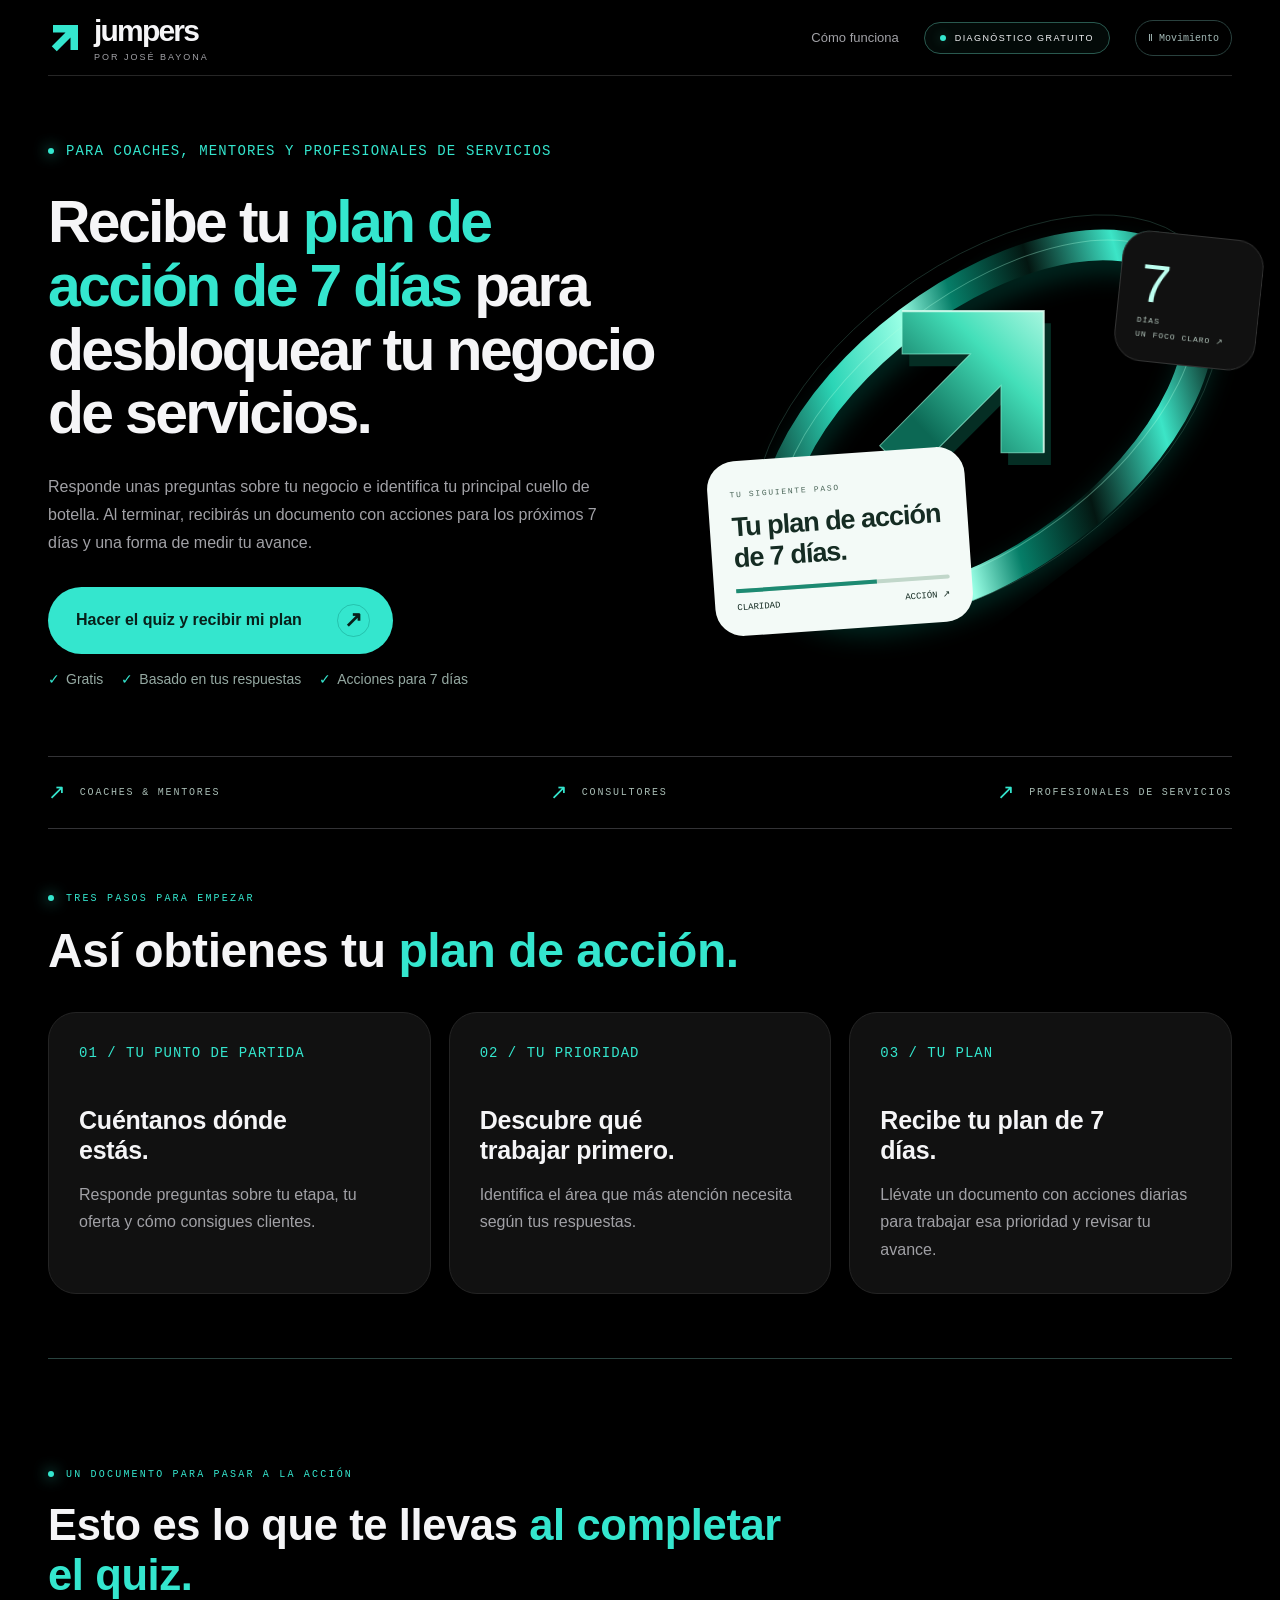
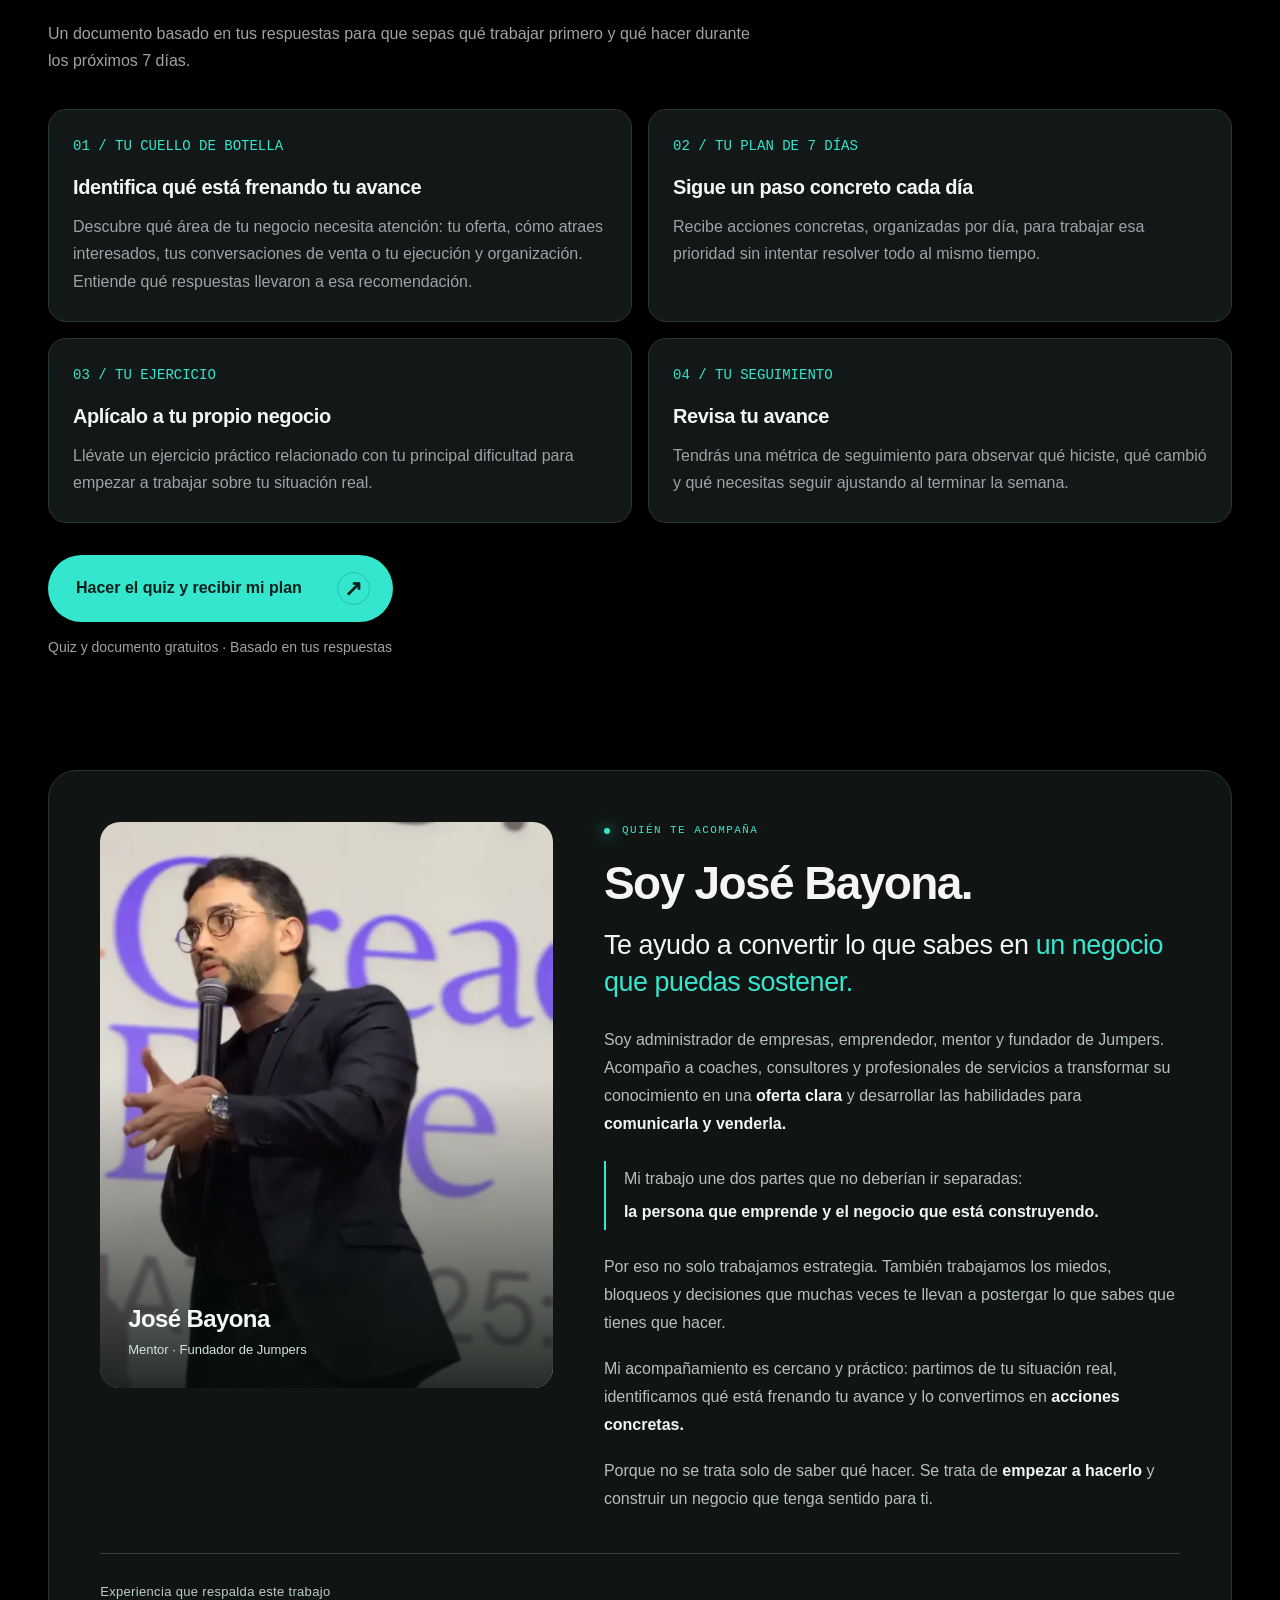
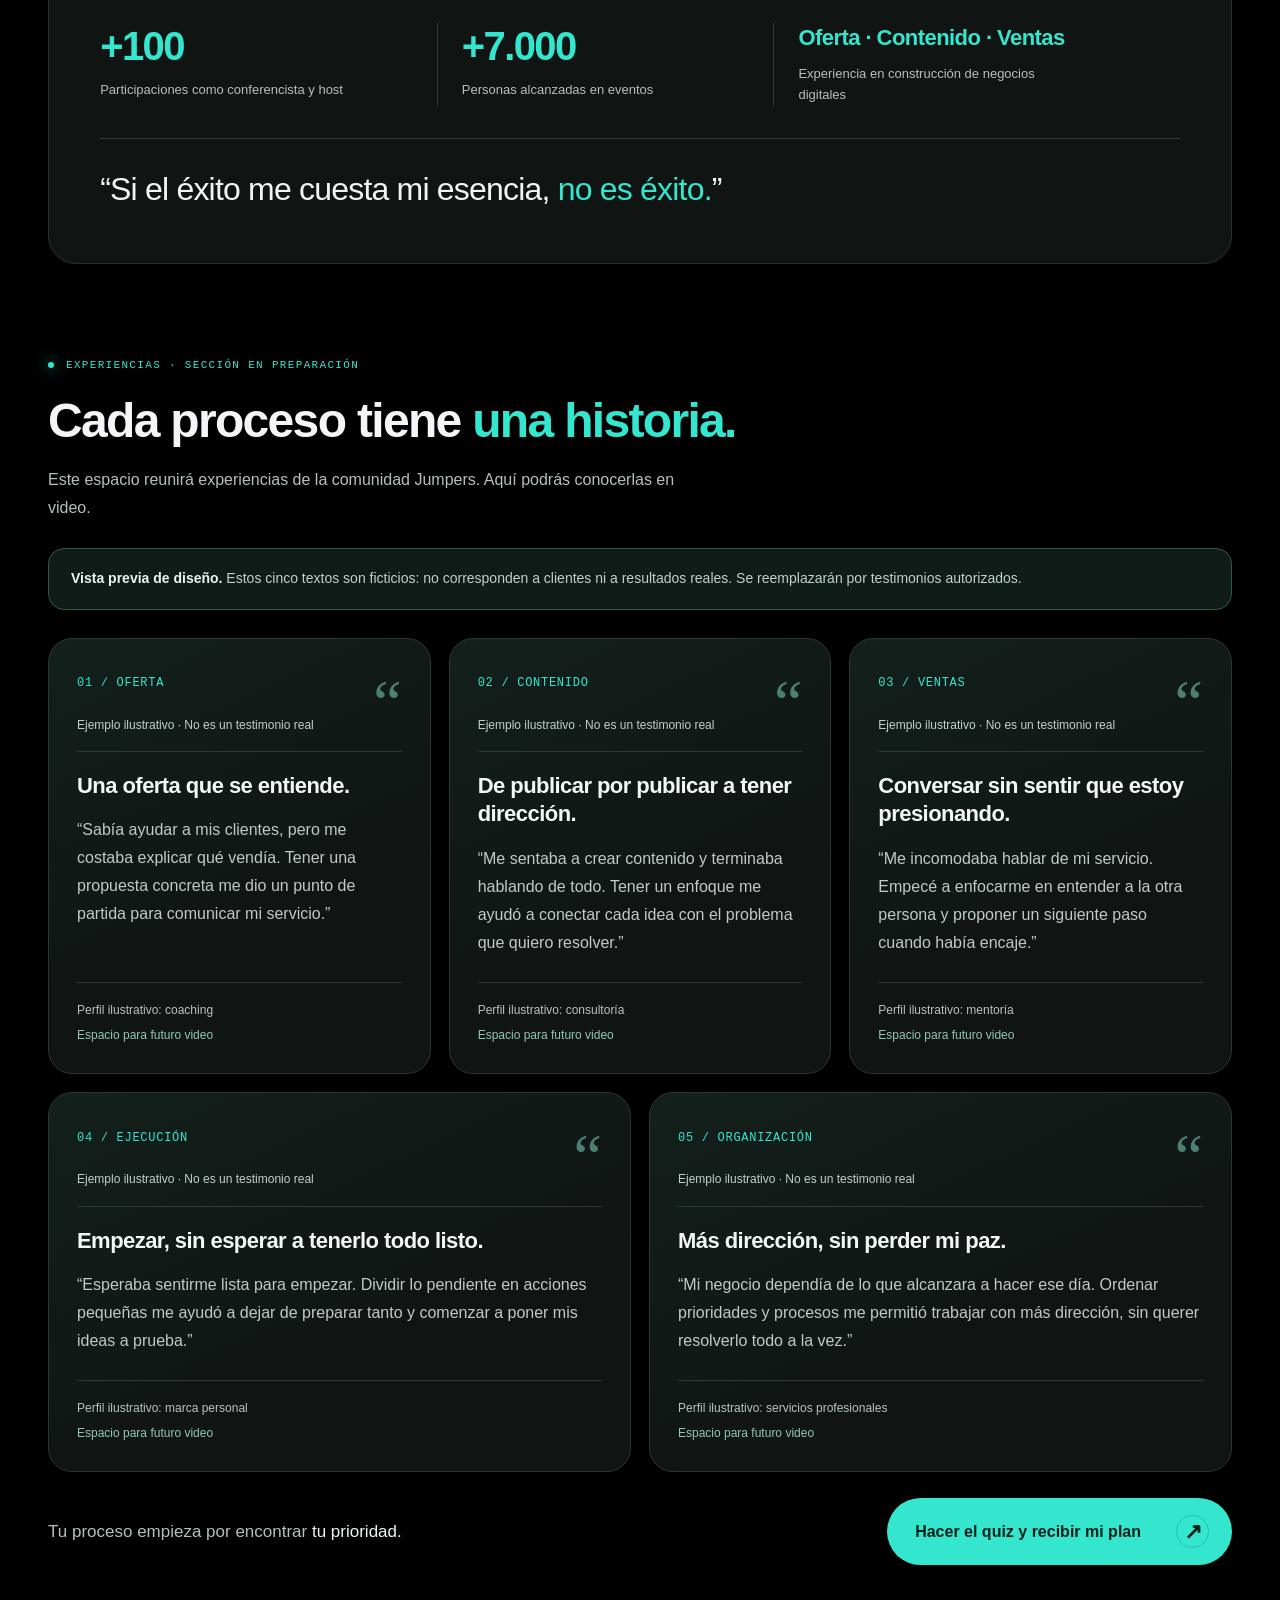
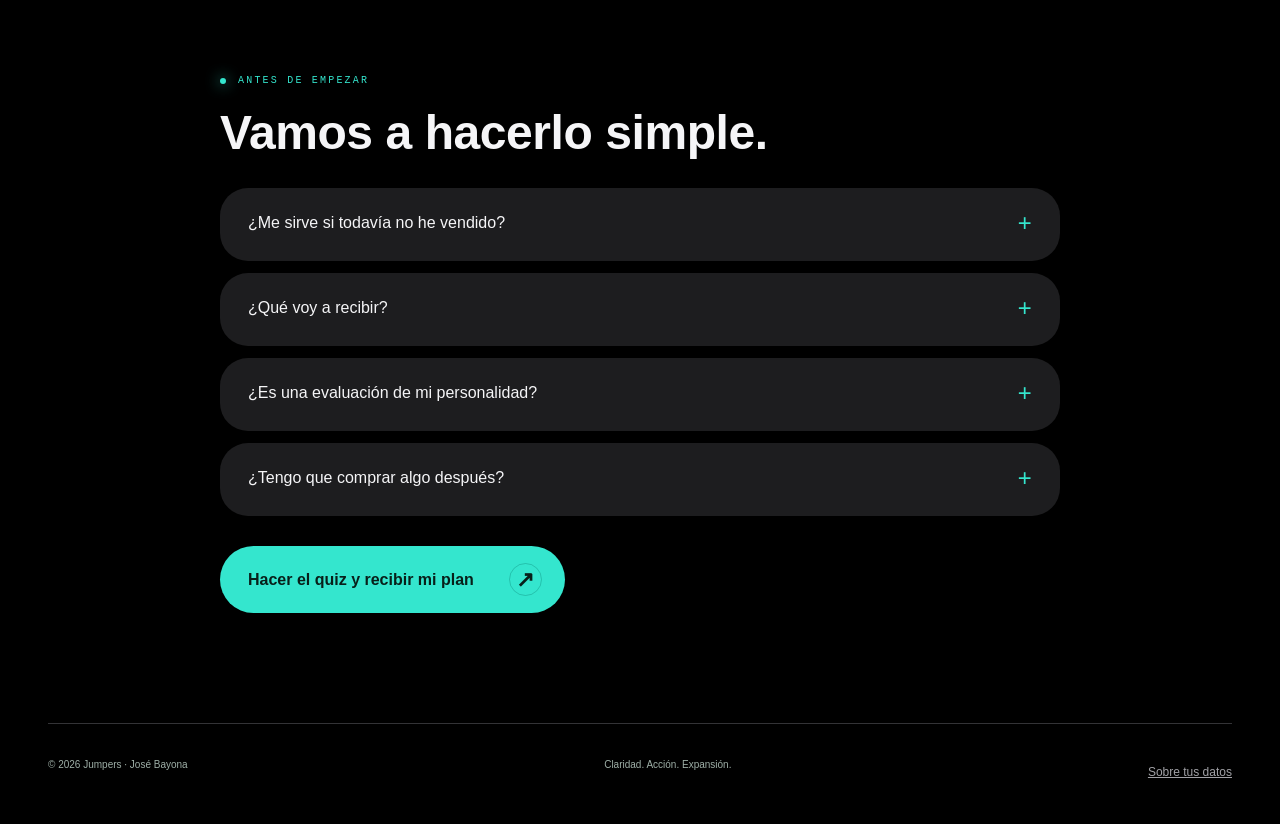
==== commit ad7cf621: "Insert five explicitly illustrative text reviews without altering quiz logic" ====
--- a/index.html
+++ b/index.html
@@ -103,6 +103,7 @@
 @media(max-width:680px){#landing .hero{padding-block:38px 20px;gap:0}#landing .hero h1{font-size:2.5rem;letter-spacing:-.04em}#landing .hero .eyebrow{font-size:.875rem;letter-spacing:.05em}#landing .art{height:300px}#como-funciona{padding-block:44px}.deliverables-grid{grid-template-columns:1fr}.deliverable{padding:24px}.deliverable h3{margin-top:14px}.plan-preview-body{padding:24px}.plan-preview figcaption{padding:16px 24px}.plan-preview-heading h3{font-size:1.5rem}.deliverables-cta .btn{width:100%;justify-content:space-between;gap:12px}.deliverables .section-head h2{font-size:2rem}}
 </style>
 <link rel="stylesheet" href="assets/jose-bio.css">
+<link rel="stylesheet" href="assets/reviews.css">
 </head>
 <body>
 <div class="wrap">
@@ -153,6 +154,58 @@
   </div>
  </div>
  <blockquote class="founder-mantra">“Si el éxito me cuesta mi esencia, <span>no es éxito.</span>”</blockquote>
+</section>
+<section class="reviews-section" id="experiencias" aria-labelledby="reviews-title" aria-describedby="reviews-disclosure">
+ <div class="reviews-heading">
+  <div class="eyebrow">Experiencias · Sección en preparación</div>
+  <h2 id="reviews-title">Cada proceso tiene <span class="accent">una historia.</span></h2>
+  <p>Este espacio reunirá experiencias de la comunidad Jumpers. Aquí podrás conocerlas en video.</p>
+ </div>
+ <p class="reviews-disclosure" id="reviews-disclosure"><strong>Vista previa de diseño.</strong> Estos cinco textos son ficticios: no corresponden a clientes ni a resultados reales. Se reemplazarán por testimonios autorizados.</p>
+ <div class="reviews-grid">
+  <article class="review-card" aria-labelledby="review-title-01" data-review-id="01" data-review-kind="illustrative">
+   <div class="review-top"><span class="review-topic">01 / OFERTA</span><span class="review-quote-mark" aria-hidden="true">“</span></div>
+   <p class="review-example">Ejemplo ilustrativo · No es un testimonio real</p>
+   <!-- Espacio para un video real autorizado; no mostrar controles sin archivo. -->
+   <div class="review-media" data-review-video="01" hidden></div>
+   <h3 id="review-title-01">Una oferta que se entiende.</h3>
+   <blockquote><p>“Sabía ayudar a mis clientes, pero me costaba explicar qué vendía. Tener una propuesta concreta me dio un punto de partida para comunicar mi servicio.”</p></blockquote>
+   <div class="review-footer"><span>Perfil ilustrativo: coaching</span><span class="review-video-note">Espacio para futuro video</span></div>
+  </article>
+  <article class="review-card" aria-labelledby="review-title-02" data-review-id="02" data-review-kind="illustrative">
+   <div class="review-top"><span class="review-topic">02 / CONTENIDO</span><span class="review-quote-mark" aria-hidden="true">“</span></div>
+   <p class="review-example">Ejemplo ilustrativo · No es un testimonio real</p>
+   <div class="review-media" data-review-video="02" hidden></div>
+   <h3 id="review-title-02">De publicar por publicar a tener dirección.</h3>
+   <blockquote><p>“Me sentaba a crear contenido y terminaba hablando de todo. Tener un enfoque me ayudó a conectar cada idea con el problema que quiero resolver.”</p></blockquote>
+   <div class="review-footer"><span>Perfil ilustrativo: consultoría</span><span class="review-video-note">Espacio para futuro video</span></div>
+  </article>
+  <article class="review-card" aria-labelledby="review-title-03" data-review-id="03" data-review-kind="illustrative">
+   <div class="review-top"><span class="review-topic">03 / VENTAS</span><span class="review-quote-mark" aria-hidden="true">“</span></div>
+   <p class="review-example">Ejemplo ilustrativo · No es un testimonio real</p>
+   <div class="review-media" data-review-video="03" hidden></div>
+   <h3 id="review-title-03">Conversar sin sentir que estoy presionando.</h3>
+   <blockquote><p>“Me incomodaba hablar de mi servicio. Empecé a enfocarme en entender a la otra persona y proponer un siguiente paso cuando había encaje.”</p></blockquote>
+   <div class="review-footer"><span>Perfil ilustrativo: mentoría</span><span class="review-video-note">Espacio para futuro video</span></div>
+  </article>
+  <article class="review-card" aria-labelledby="review-title-04" data-review-id="04" data-review-kind="illustrative">
+   <div class="review-top"><span class="review-topic">04 / EJECUCIÓN</span><span class="review-quote-mark" aria-hidden="true">“</span></div>
+   <p class="review-example">Ejemplo ilustrativo · No es un testimonio real</p>
+   <div class="review-media" data-review-video="04" hidden></div>
+   <h3 id="review-title-04">Empezar, sin esperar a tenerlo todo listo.</h3>
+   <blockquote><p>“Esperaba sentirme lista para empezar. Dividir lo pendiente en acciones pequeñas me ayudó a dejar de preparar tanto y comenzar a poner mis ideas a prueba.”</p></blockquote>
+   <div class="review-footer"><span>Perfil ilustrativo: marca personal</span><span class="review-video-note">Espacio para futuro video</span></div>
+  </article>
+  <article class="review-card" aria-labelledby="review-title-05" data-review-id="05" data-review-kind="illustrative">
+   <div class="review-top"><span class="review-topic">05 / ORGANIZACIÓN</span><span class="review-quote-mark" aria-hidden="true">“</span></div>
+   <p class="review-example">Ejemplo ilustrativo · No es un testimonio real</p>
+   <div class="review-media" data-review-video="05" hidden></div>
+   <h3 id="review-title-05">Más dirección, sin perder mi paz.</h3>
+   <blockquote><p>“Mi negocio dependía de lo que alcanzara a hacer ese día. Ordenar prioridades y procesos me permitió trabajar con más dirección, sin querer resolverlo todo a la vez.”</p></blockquote>
+   <div class="review-footer"><span>Perfil ilustrativo: servicios profesionales</span><span class="review-video-note">Espacio para futuro video</span></div>
+  </article>
+ </div>
+ <div class="reviews-cta"><p>Tu proceso empieza por encontrar <strong>tu prioridad.</strong></p><button class="btn" type="button" data-start>Hacer el quiz y recibir mi plan <span class="arrow" aria-hidden="true">↗</span></button></div>
 </section>
 <section class="section faq"><div class="eyebrow">Antes de empezar</div><h2>Vamos a hacerlo simple.</h2><details><summary>¿Me sirve si todavía no he vendido?</summary><p>Sí. Hay una ruta para concretar tu oferta y empezar a contrastarla con posibles clientes. No necesitas tener una comunidad grande ni un negocio consolidado.</p></details><details><summary>¿Qué voy a recibir?</summary><p>Un documento en PDF con el área que conviene trabajar primero, las respuestas que explican esa recomendación, acciones para cada uno de los próximos 7 días, un ejercicio práctico y una métrica para revisar tu avance.</p></details><details><summary>¿Es una evaluación de mi personalidad?</summary><p>No. Revisamos decisiones y acciones de tu negocio. El resultado es orientativo: no diagnostica condiciones psicológicas ni garantiza ventas o ingresos.</p></details><details><summary>¿Tengo que comprar algo después?</summary><p>No. El diagnóstico y tu plan son gratuitos. Según tus respuestas, te recomendaremos contenido gratuito, una comunidad de implementación o una sesión estratégica gratuita con José.</p></details><div style="margin-top:30px"><button class="btn" data-start>Hacer el quiz y recibir mi plan <span class="arrow" aria-hidden="true">↗</span></button></div></section>
 </div>
--- a/assets/reviews.css
+++ b/assets/reviews.css
@@ -0,0 +1,29 @@
+/* Illustrative review placeholders. Replace only with authorized testimonials. */
+.reviews-section{padding:92px 0 0;scroll-margin-top:28px;min-width:0}
+.reviews-heading{max-width:820px;margin-bottom:26px}
+.reviews-heading .eyebrow{font-size:11px;letter-spacing:.12em;line-height:1.7}
+.reviews-heading h2{font-size:clamp(32px,3.8vw,48px);font-weight:600;letter-spacing:-.035em;line-height:1.15;margin:18px 0}
+.reviews-heading>p{color:#b5c0ba;font-size:16px;line-height:1.75;max-width:650px;margin:0}
+.reviews-disclosure{padding:18px 22px;border:1px solid #34554b;border-radius:16px;background:#101c18;color:#c2d1ca;font-size:14px;line-height:1.7;margin:0 0 28px}
+.reviews-disclosure strong{color:#ecf5f0;font-weight:600}
+.reviews-grid{display:grid;grid-template-columns:repeat(6,minmax(0,1fr));gap:18px}
+.review-card{grid-column:span 2;display:flex;flex-direction:column;min-width:0;padding:28px;border:1px solid #2b3735;border-radius:24px;background:linear-gradient(155deg,#13201c,#101413 65%);overflow-wrap:anywhere}
+.review-card:nth-child(n+4){grid-column:span 3}
+.review-top{display:flex;align-items:center;justify-content:space-between;gap:14px;min-height:35px}
+.review-topic{font:500 12px/1.6 monospace;letter-spacing:.06em;color:var(--mint,#34e6ce)}
+.review-quote-mark{color:#4b8072;font:64px/.75 Georgia,serif;transform:translateY(12px);height:35px;pointer-events:none}
+.review-example{font-size:12px;line-height:1.6;color:#c2d1ca;margin:14px 0 20px;padding-bottom:16px;border-bottom:1px solid #2c3e36}
+.review-card h3{font-size:22px;font-weight:600;line-height:1.3;letter-spacing:-.025em;margin:0 0 16px;color:#f3f7f5}
+.review-card blockquote{margin:0 0 25px}
+.review-card blockquote p{font-size:16px;line-height:1.75;color:#c1cbc5;margin:0}
+.review-footer{margin-top:auto;padding-top:18px;border-top:1px solid #2c3e36;display:flex;flex-direction:column;gap:6px;color:#b6c6bd;font-size:12px;line-height:1.6}
+.review-video-note{color:#90c9b8}
+.review-media{margin:0 0 20px;border-radius:14px;overflow:hidden;background:#050908}
+.review-media video,.review-media iframe{display:block;width:100%;aspect-ratio:16/9;border:0;object-fit:contain}
+.reviews-cta{display:flex;justify-content:space-between;align-items:center;gap:24px;padding:26px 0 0}
+.reviews-cta p{font-size:17px;line-height:1.6;color:#b5c0ba;margin:0}
+.reviews-cta strong{font-weight:500;color:#edf6f1}
+.reviews-cta .btn{flex-shrink:0}
+@media(max-width:1050px){.reviews-grid{grid-template-columns:repeat(2,minmax(0,1fr))}.review-card,.review-card:nth-child(n+4){grid-column:span 1}.review-card:last-child{grid-column:1/-1}.reviews-cta{align-items:flex-start;flex-direction:column}}
+@media(max-width:680px){.reviews-section{padding-top:58px}.reviews-heading .eyebrow{font-size:10px;letter-spacing:.09em}.reviews-heading h2{font-size:34px}.reviews-disclosure{padding:17px 18px;font-size:13px}.reviews-grid{grid-template-columns:1fr;gap:16px}.review-card,.review-card:nth-child(n+4),.review-card:last-child{grid-column:1;padding:24px 22px;border-radius:20px}.review-card h3{font-size:23px}.reviews-cta{gap:18px;padding-top:24px}.reviews-cta .btn{width:100%;justify-content:space-between;gap:14px}}
+@media print{.reviews-section{display:none!important}}
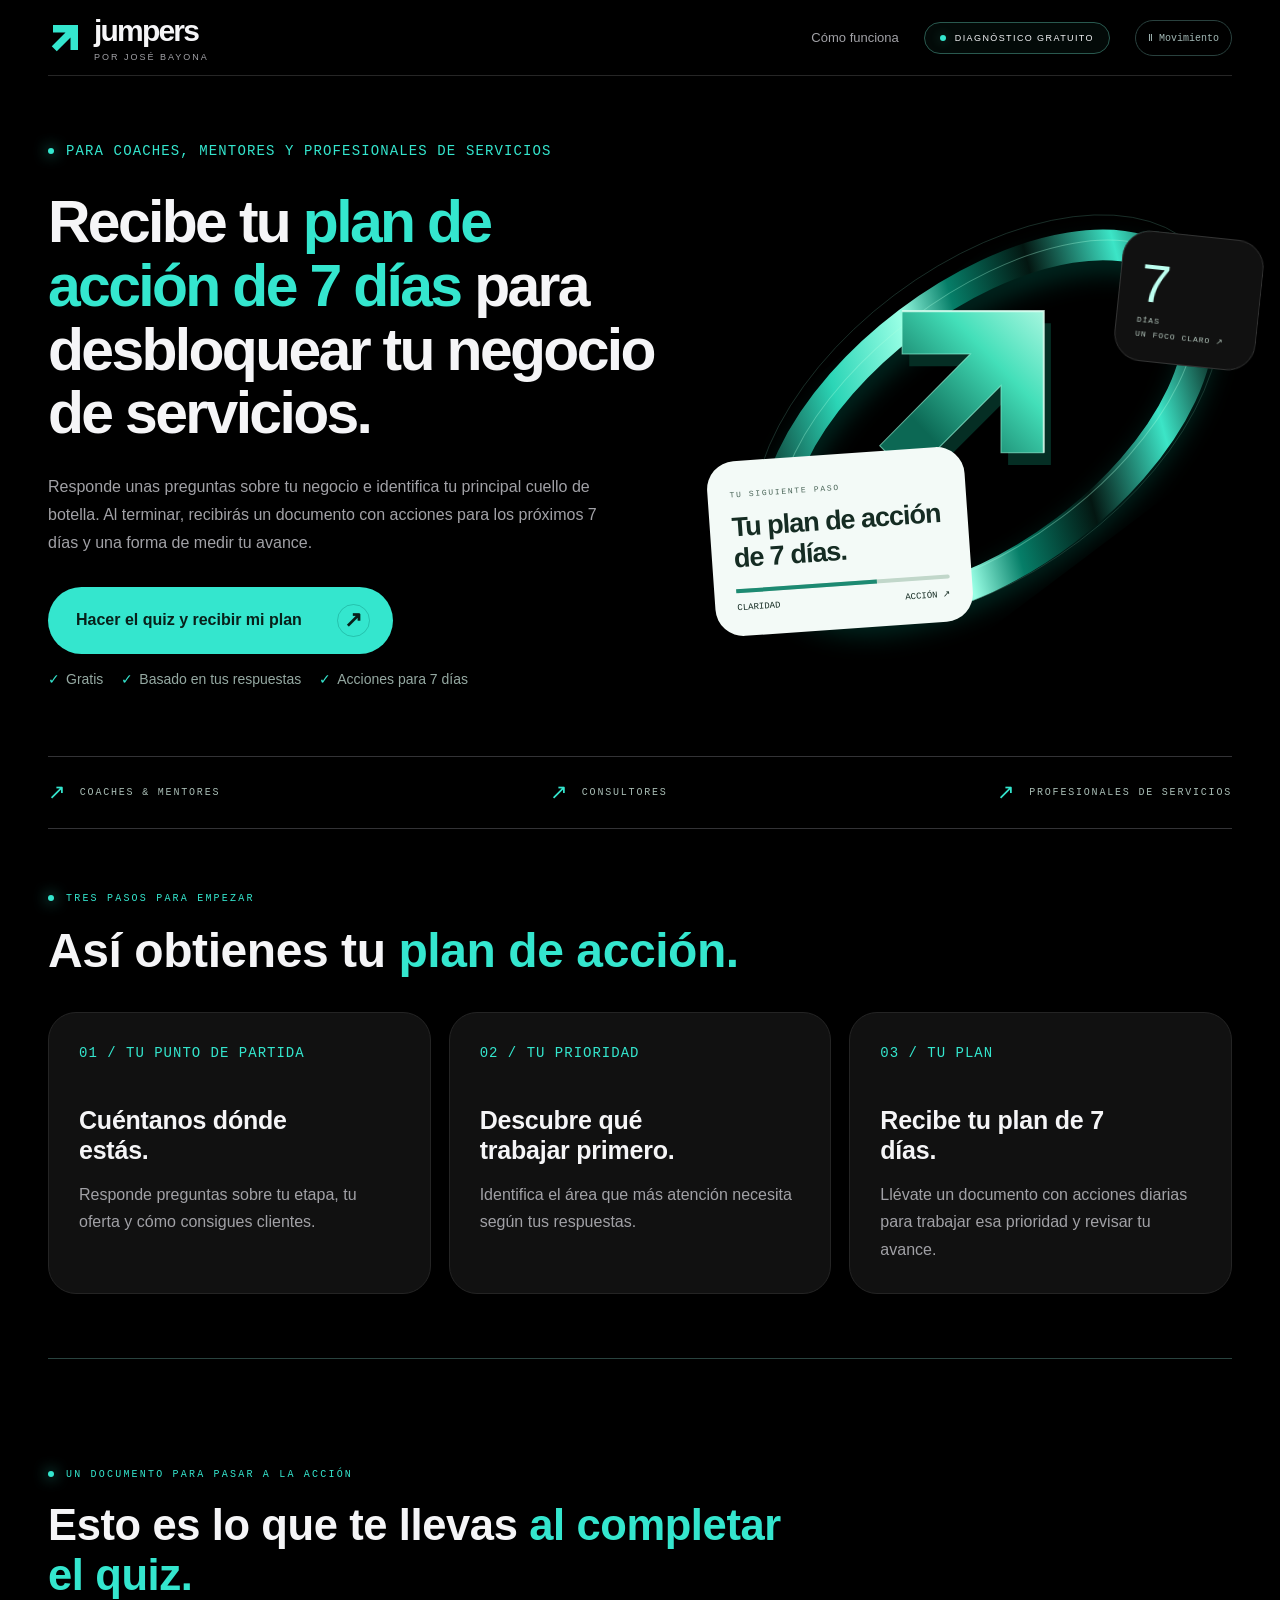
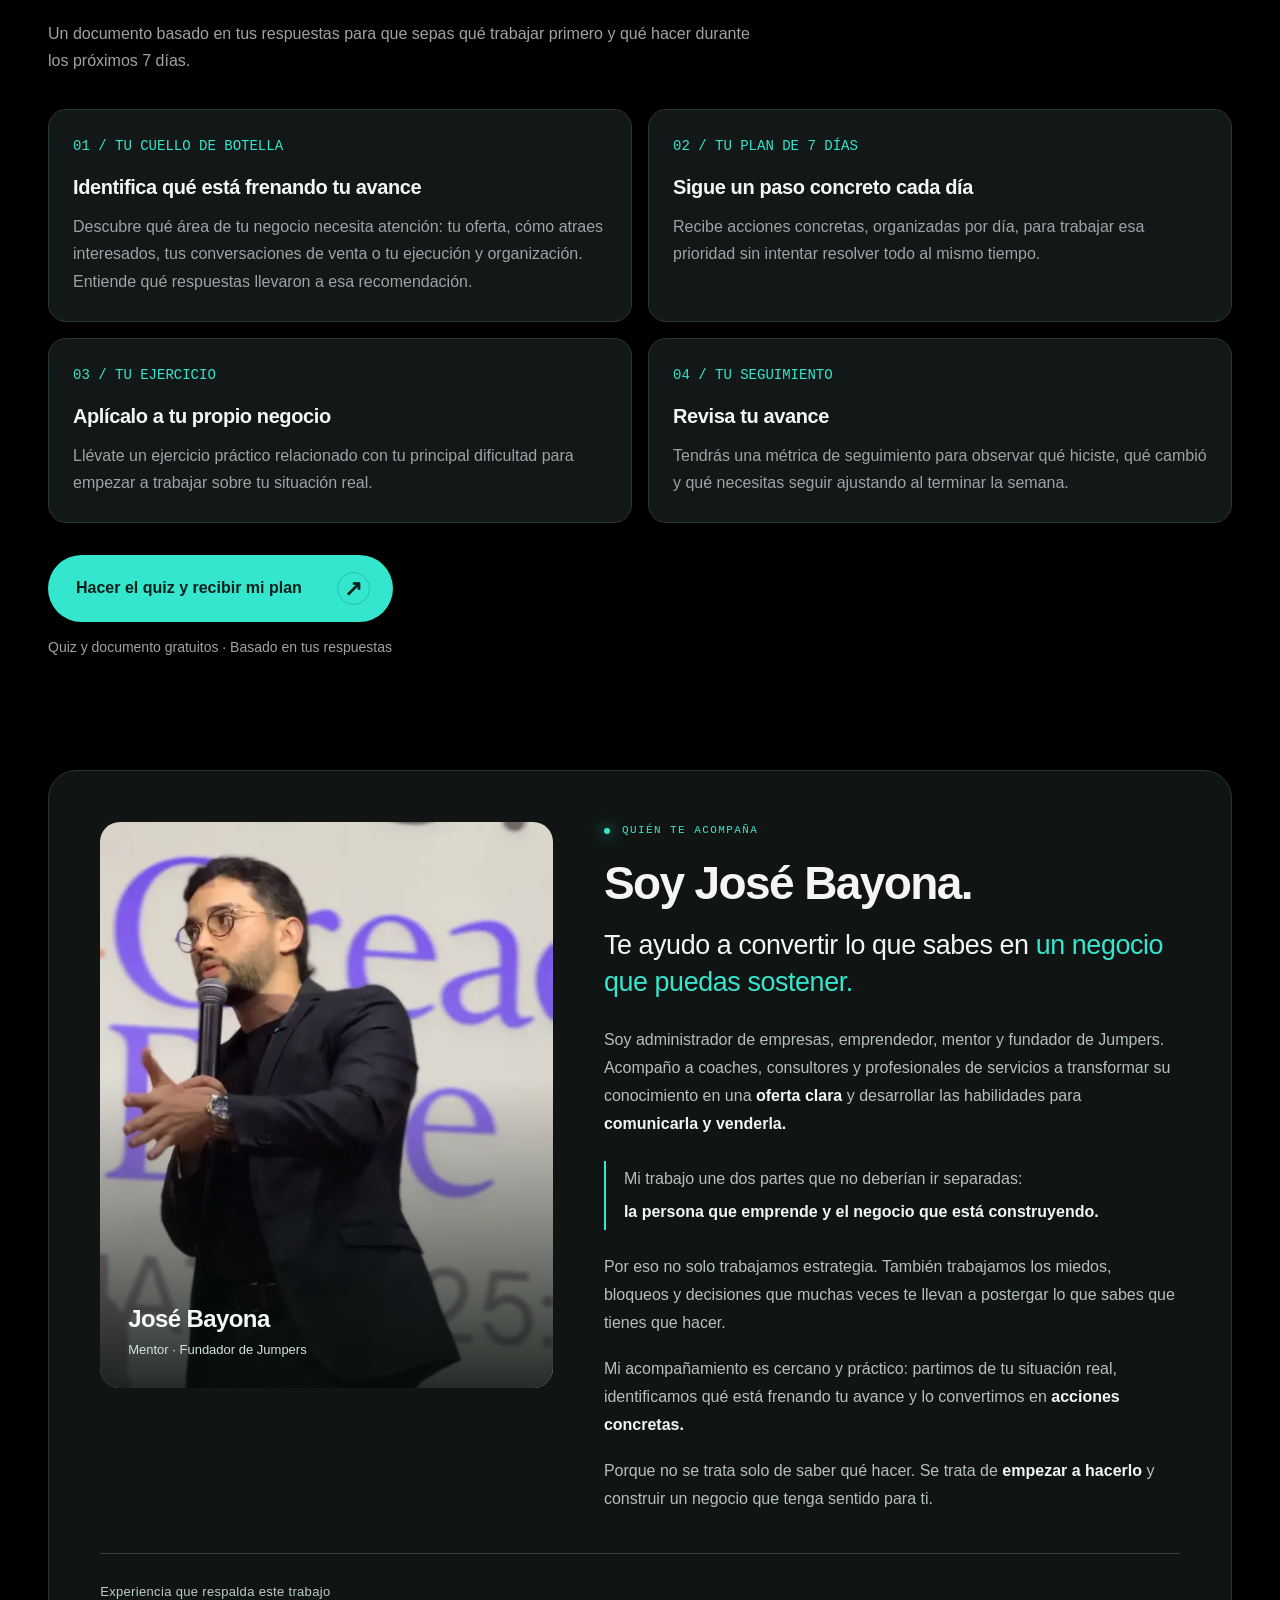
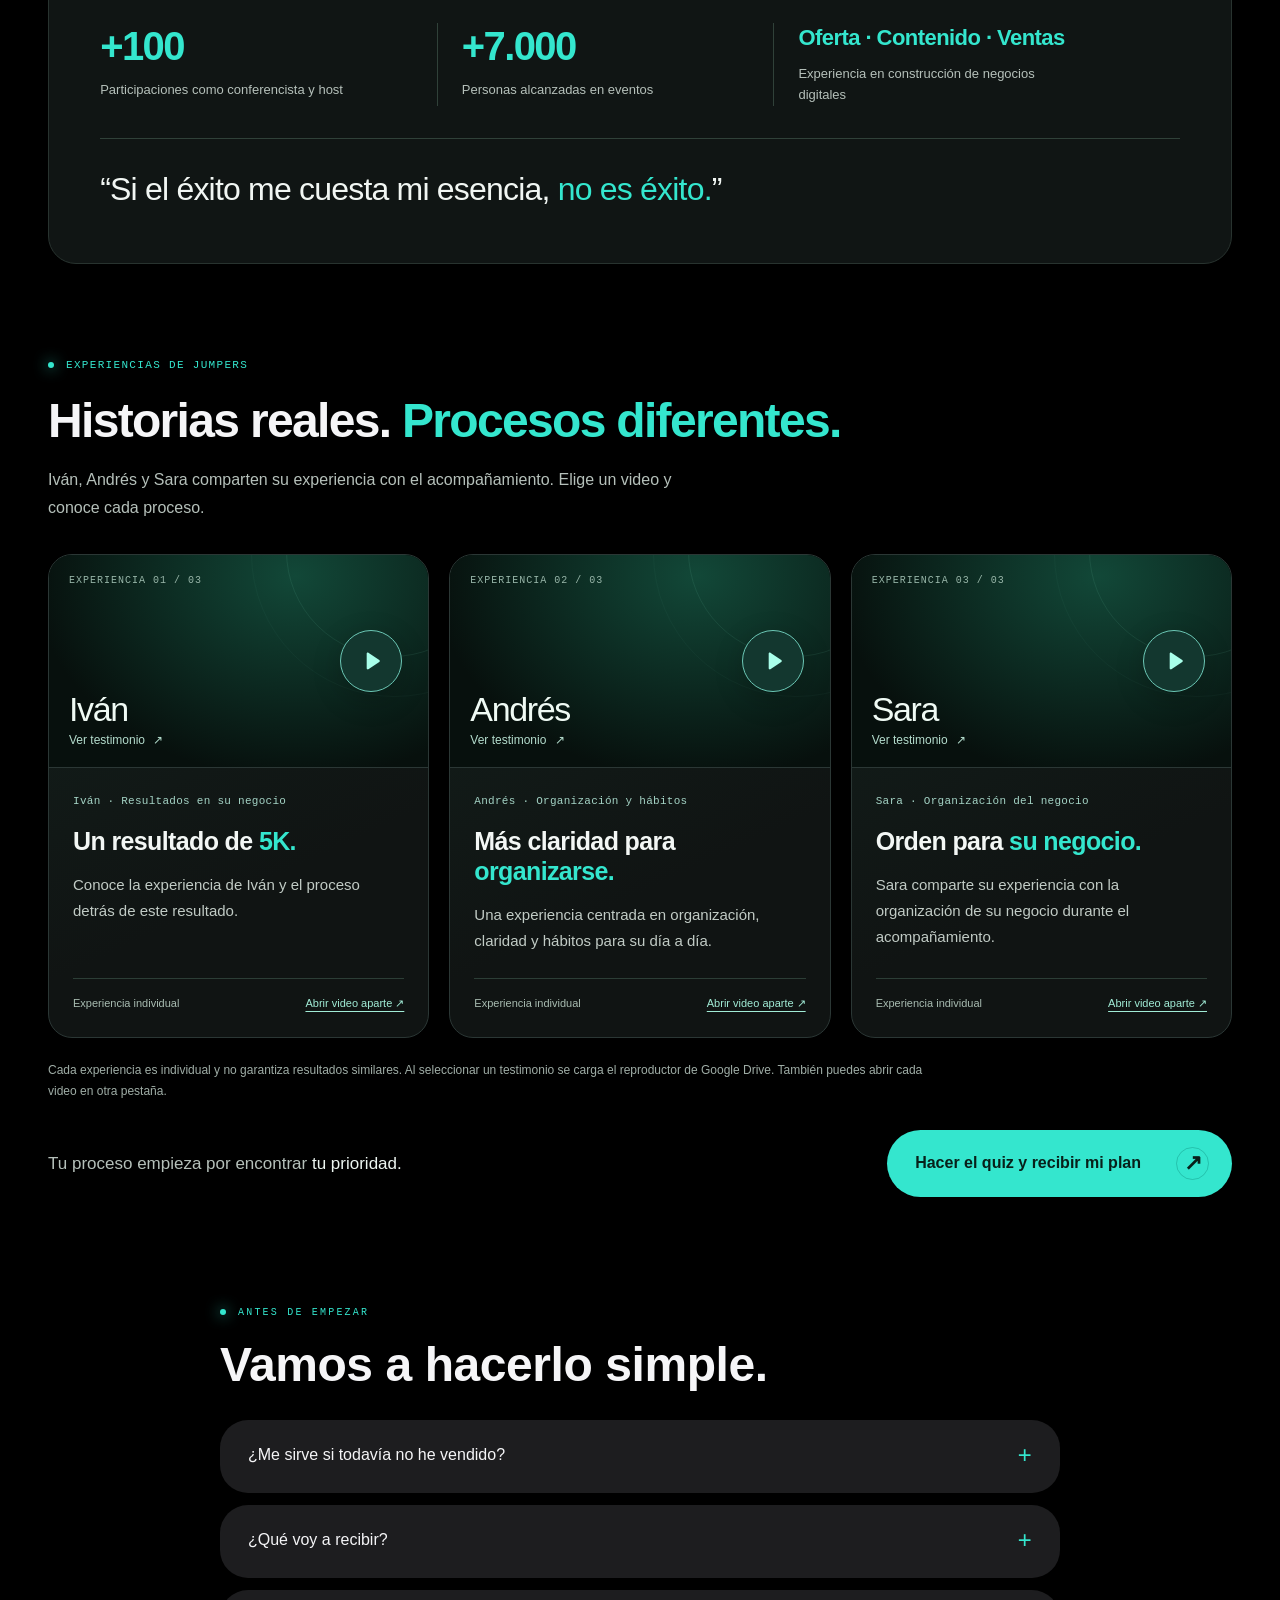
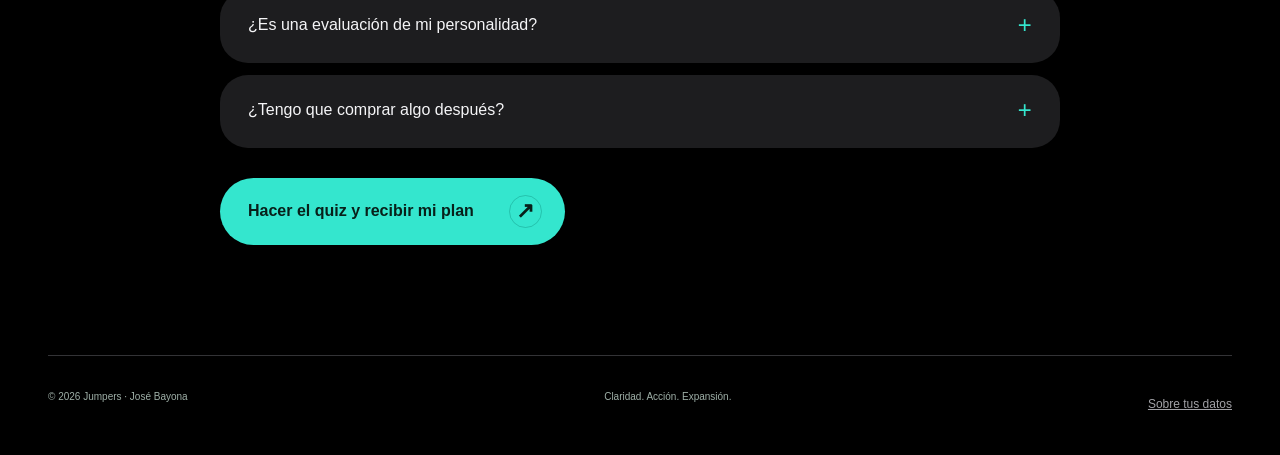
==== commit 335521ed: "Replace illustrative reviews with Ivan, Andres and Sara video testimonials" ====
--- a/index.html
+++ b/index.html
@@ -157,54 +157,61 @@
 </section>
 <section class="reviews-section" id="experiencias" aria-labelledby="reviews-title" aria-describedby="reviews-disclosure">
  <div class="reviews-heading">
-  <div class="eyebrow">Experiencias · Sección en preparación</div>
-  <h2 id="reviews-title">Cada proceso tiene <span class="accent">una historia.</span></h2>
-  <p>Este espacio reunirá experiencias de la comunidad Jumpers. Aquí podrás conocerlas en video.</p>
+  <div class="eyebrow">Experiencias de Jumpers</div>
+  <h2 id="reviews-title">Historias reales. <span class="accent">Procesos diferentes.</span></h2>
+  <p>Iván, Andrés y Sara comparten su experiencia con el acompañamiento. Elige un video y conoce cada proceso.</p>
  </div>
- <p class="reviews-disclosure" id="reviews-disclosure"><strong>Vista previa de diseño.</strong> Estos cinco textos son ficticios: no corresponden a clientes ni a resultados reales. Se reemplazarán por testimonios autorizados.</p>
  <div class="reviews-grid">
-  <article class="review-card" aria-labelledby="review-title-01" data-review-id="01" data-review-kind="illustrative">
-   <div class="review-top"><span class="review-topic">01 / OFERTA</span><span class="review-quote-mark" aria-hidden="true">“</span></div>
-   <p class="review-example">Ejemplo ilustrativo · No es un testimonio real</p>
-   <!-- Espacio para un video real autorizado; no mostrar controles sin archivo. -->
-   <div class="review-media" data-review-video="01" hidden></div>
-   <h3 id="review-title-01">Una oferta que se entiende.</h3>
-   <blockquote><p>“Sabía ayudar a mis clientes, pero me costaba explicar qué vendía. Tener una propuesta concreta me dio un punto de partida para comunicar mi servicio.”</p></blockquote>
-   <div class="review-footer"><span>Perfil ilustrativo: coaching</span><span class="review-video-note">Espacio para futuro video</span></div>
+  <article class="review-card" aria-labelledby="review-title-ivan" data-review-id="ivan" data-review-kind="video">
+   <div class="review-media">
+    <a class="review-launch" href="https://drive.google.com/file/d/1Q_4lVjyCBQPpJ1Ud6GBM3pDOlshMf8t8/view" target="_blank" rel="noopener noreferrer" data-drive-id="1Q_4lVjyCBQPpJ1Ud6GBM3pDOlshMf8t8" data-person="Iván" aria-label="Cargar el video del testimonio de Iván">
+     <span class="review-video-index">EXPERIENCIA 01 / 03</span>
+     <span class="review-video-name" aria-hidden="true">Iván</span>
+     <span class="review-play" aria-hidden="true"><svg viewBox="0 0 24 24" fill="currentColor"><path d="M8 5.2v13.6c0 .8.9 1.3 1.6.9l10-6.8a1.1 1.1 0 0 0 0-1.8l-10-6.8c-.7-.4-1.6.1-1.6.9Z"/></svg></span>
+     <span class="review-play-label">Ver testimonio <span aria-hidden="true">↗</span></span>
+    </a>
+   </div>
+   <div class="review-body">
+    <p class="review-topic">Iván · Resultados en su negocio</p>
+    <h3 id="review-title-ivan">Un resultado de <span class="accent">5K.</span></h3>
+    <p class="review-summary">Conoce la experiencia de Iván y el proceso detrás de este resultado.</p>
+    <div class="review-footer"><span>Experiencia individual</span><a href="https://drive.google.com/file/d/1Q_4lVjyCBQPpJ1Ud6GBM3pDOlshMf8t8/view" target="_blank" rel="noopener noreferrer" aria-label="Abrir el video de Iván en Google Drive">Abrir video aparte ↗</a></div>
+   </div>
   </article>
-  <article class="review-card" aria-labelledby="review-title-02" data-review-id="02" data-review-kind="illustrative">
-   <div class="review-top"><span class="review-topic">02 / CONTENIDO</span><span class="review-quote-mark" aria-hidden="true">“</span></div>
-   <p class="review-example">Ejemplo ilustrativo · No es un testimonio real</p>
-   <div class="review-media" data-review-video="02" hidden></div>
-   <h3 id="review-title-02">De publicar por publicar a tener dirección.</h3>
-   <blockquote><p>“Me sentaba a crear contenido y terminaba hablando de todo. Tener un enfoque me ayudó a conectar cada idea con el problema que quiero resolver.”</p></blockquote>
-   <div class="review-footer"><span>Perfil ilustrativo: consultoría</span><span class="review-video-note">Espacio para futuro video</span></div>
+  <article class="review-card" aria-labelledby="review-title-andres" data-review-id="andres" data-review-kind="video">
+   <div class="review-media">
+    <a class="review-launch" href="https://drive.google.com/file/d/1reeALQQQOf2s2jyk-2CPe0FzQOXrpdCz/view" target="_blank" rel="noopener noreferrer" data-drive-id="1reeALQQQOf2s2jyk-2CPe0FzQOXrpdCz" data-person="Andrés" aria-label="Cargar el video del testimonio de Andrés">
+     <span class="review-video-index">EXPERIENCIA 02 / 03</span>
+     <span class="review-video-name" aria-hidden="true">Andrés</span>
+     <span class="review-play" aria-hidden="true"><svg viewBox="0 0 24 24" fill="currentColor"><path d="M8 5.2v13.6c0 .8.9 1.3 1.6.9l10-6.8a1.1 1.1 0 0 0 0-1.8l-10-6.8c-.7-.4-1.6.1-1.6.9Z"/></svg></span>
+     <span class="review-play-label">Ver testimonio <span aria-hidden="true">↗</span></span>
+    </a>
+   </div>
+   <div class="review-body">
+    <p class="review-topic">Andrés · Organización y hábitos</p>
+    <h3 id="review-title-andres">Más claridad para <span class="accent">organizarse.</span></h3>
+    <p class="review-summary">Una experiencia centrada en organización, claridad y hábitos para su día a día.</p>
+    <div class="review-footer"><span>Experiencia individual</span><a href="https://drive.google.com/file/d/1reeALQQQOf2s2jyk-2CPe0FzQOXrpdCz/view" target="_blank" rel="noopener noreferrer" aria-label="Abrir el video de Andrés en Google Drive">Abrir video aparte ↗</a></div>
+   </div>
   </article>
-  <article class="review-card" aria-labelledby="review-title-03" data-review-id="03" data-review-kind="illustrative">
-   <div class="review-top"><span class="review-topic">03 / VENTAS</span><span class="review-quote-mark" aria-hidden="true">“</span></div>
-   <p class="review-example">Ejemplo ilustrativo · No es un testimonio real</p>
-   <div class="review-media" data-review-video="03" hidden></div>
-   <h3 id="review-title-03">Conversar sin sentir que estoy presionando.</h3>
-   <blockquote><p>“Me incomodaba hablar de mi servicio. Empecé a enfocarme en entender a la otra persona y proponer un siguiente paso cuando había encaje.”</p></blockquote>
-   <div class="review-footer"><span>Perfil ilustrativo: mentoría</span><span class="review-video-note">Espacio para futuro video</span></div>
-  </article>
-  <article class="review-card" aria-labelledby="review-title-04" data-review-id="04" data-review-kind="illustrative">
-   <div class="review-top"><span class="review-topic">04 / EJECUCIÓN</span><span class="review-quote-mark" aria-hidden="true">“</span></div>
-   <p class="review-example">Ejemplo ilustrativo · No es un testimonio real</p>
-   <div class="review-media" data-review-video="04" hidden></div>
-   <h3 id="review-title-04">Empezar, sin esperar a tenerlo todo listo.</h3>
-   <blockquote><p>“Esperaba sentirme lista para empezar. Dividir lo pendiente en acciones pequeñas me ayudó a dejar de preparar tanto y comenzar a poner mis ideas a prueba.”</p></blockquote>
-   <div class="review-footer"><span>Perfil ilustrativo: marca personal</span><span class="review-video-note">Espacio para futuro video</span></div>
-  </article>
-  <article class="review-card" aria-labelledby="review-title-05" data-review-id="05" data-review-kind="illustrative">
-   <div class="review-top"><span class="review-topic">05 / ORGANIZACIÓN</span><span class="review-quote-mark" aria-hidden="true">“</span></div>
-   <p class="review-example">Ejemplo ilustrativo · No es un testimonio real</p>
-   <div class="review-media" data-review-video="05" hidden></div>
-   <h3 id="review-title-05">Más dirección, sin perder mi paz.</h3>
-   <blockquote><p>“Mi negocio dependía de lo que alcanzara a hacer ese día. Ordenar prioridades y procesos me permitió trabajar con más dirección, sin querer resolverlo todo a la vez.”</p></blockquote>
-   <div class="review-footer"><span>Perfil ilustrativo: servicios profesionales</span><span class="review-video-note">Espacio para futuro video</span></div>
+  <article class="review-card" aria-labelledby="review-title-sara" data-review-id="sara" data-review-kind="video">
+   <div class="review-media">
+    <a class="review-launch" href="https://drive.google.com/file/d/1nYCGpGNZDl7MEoAmb_WHoVK1Q5cuUjLS/view" target="_blank" rel="noopener noreferrer" data-drive-id="1nYCGpGNZDl7MEoAmb_WHoVK1Q5cuUjLS" data-person="Sara" aria-label="Cargar el video del testimonio de Sara">
+     <span class="review-video-index">EXPERIENCIA 03 / 03</span>
+     <span class="review-video-name" aria-hidden="true">Sara</span>
+     <span class="review-play" aria-hidden="true"><svg viewBox="0 0 24 24" fill="currentColor"><path d="M8 5.2v13.6c0 .8.9 1.3 1.6.9l10-6.8a1.1 1.1 0 0 0 0-1.8l-10-6.8c-.7-.4-1.6.1-1.6.9Z"/></svg></span>
+     <span class="review-play-label">Ver testimonio <span aria-hidden="true">↗</span></span>
+    </a>
+   </div>
+   <div class="review-body">
+    <p class="review-topic">Sara · Organización del negocio</p>
+    <h3 id="review-title-sara">Orden para <span class="accent">su negocio.</span></h3>
+    <p class="review-summary">Sara comparte su experiencia con la organización de su negocio durante el acompañamiento.</p>
+    <div class="review-footer"><span>Experiencia individual</span><a href="https://drive.google.com/file/d/1nYCGpGNZDl7MEoAmb_WHoVK1Q5cuUjLS/view" target="_blank" rel="noopener noreferrer" aria-label="Abrir el video de Sara en Google Drive">Abrir video aparte ↗</a></div>
+   </div>
   </article>
  </div>
+ <p class="reviews-disclosure" id="reviews-disclosure">Cada experiencia es individual y no garantiza resultados similares. Al seleccionar un testimonio se carga el reproductor de Google Drive. También puedes abrir cada video en otra pestaña.</p>
  <div class="reviews-cta"><p>Tu proceso empieza por encontrar <strong>tu prioridad.</strong></p><button class="btn" type="button" data-start>Hacer el quiz y recibir mi plan <span class="arrow" aria-hidden="true">↗</span></button></div>
 </section>
 <section class="section faq"><div class="eyebrow">Antes de empezar</div><h2>Vamos a hacerlo simple.</h2><details><summary>¿Me sirve si todavía no he vendido?</summary><p>Sí. Hay una ruta para concretar tu oferta y empezar a contrastarla con posibles clientes. No necesitas tener una comunidad grande ni un negocio consolidado.</p></details><details><summary>¿Qué voy a recibir?</summary><p>Un documento en PDF con el área que conviene trabajar primero, las respuestas que explican esa recomendación, acciones para cada uno de los próximos 7 días, un ejercicio práctico y una métrica para revisar tu avance.</p></details><details><summary>¿Es una evaluación de mi personalidad?</summary><p>No. Revisamos decisiones y acciones de tu negocio. El resultado es orientativo: no diagnostica condiciones psicológicas ni garantiza ventas o ingresos.</p></details><details><summary>¿Tengo que comprar algo después?</summary><p>No. El diagnóstico y tu plan son gratuitos. Según tus respuestas, te recomendaremos contenido gratuito, una comunidad de implementación o una sesión estratégica gratuita con José.</p></details><div style="margin-top:30px"><button class="btn" data-start>Hacer el quiz y recibir mi plan <span class="arrow" aria-hidden="true">↗</span></button></div></section>
@@ -423,5 +430,6 @@
 show('landing');
 try{if(pendingItems().length)void flushOutbox();}catch{}
 </script>
+<script src="assets/testimonials.js" defer></script>
 </body>
 </html>
--- a/assets/reviews.css
+++ b/assets/reviews.css
@@ -1,29 +1,35 @@
-/* Illustrative review placeholders. Replace only with authorized testimonials. */
+/* Three supplied video testimonials; Google Drive loads only after a click. */
 .reviews-section{padding:92px 0 0;scroll-margin-top:28px;min-width:0}
-.reviews-heading{max-width:820px;margin-bottom:26px}
+.reviews-heading{max-width:850px;margin-bottom:32px}
 .reviews-heading .eyebrow{font-size:11px;letter-spacing:.12em;line-height:1.7}
 .reviews-heading h2{font-size:clamp(32px,3.8vw,48px);font-weight:600;letter-spacing:-.035em;line-height:1.15;margin:18px 0}
 .reviews-heading>p{color:#b5c0ba;font-size:16px;line-height:1.75;max-width:650px;margin:0}
-.reviews-disclosure{padding:18px 22px;border:1px solid #34554b;border-radius:16px;background:#101c18;color:#c2d1ca;font-size:14px;line-height:1.7;margin:0 0 28px}
-.reviews-disclosure strong{color:#ecf5f0;font-weight:600}
-.reviews-grid{display:grid;grid-template-columns:repeat(6,minmax(0,1fr));gap:18px}
-.review-card{grid-column:span 2;display:flex;flex-direction:column;min-width:0;padding:28px;border:1px solid #2b3735;border-radius:24px;background:linear-gradient(155deg,#13201c,#101413 65%);overflow-wrap:anywhere}
-.review-card:nth-child(n+4){grid-column:span 3}
-.review-top{display:flex;align-items:center;justify-content:space-between;gap:14px;min-height:35px}
-.review-topic{font:500 12px/1.6 monospace;letter-spacing:.06em;color:var(--mint,#34e6ce)}
-.review-quote-mark{color:#4b8072;font:64px/.75 Georgia,serif;transform:translateY(12px);height:35px;pointer-events:none}
-.review-example{font-size:12px;line-height:1.6;color:#c2d1ca;margin:14px 0 20px;padding-bottom:16px;border-bottom:1px solid #2c3e36}
-.review-card h3{font-size:22px;font-weight:600;line-height:1.3;letter-spacing:-.025em;margin:0 0 16px;color:#f3f7f5}
-.review-card blockquote{margin:0 0 25px}
-.review-card blockquote p{font-size:16px;line-height:1.75;color:#c1cbc5;margin:0}
-.review-footer{margin-top:auto;padding-top:18px;border-top:1px solid #2c3e36;display:flex;flex-direction:column;gap:6px;color:#b6c6bd;font-size:12px;line-height:1.6}
-.review-video-note{color:#90c9b8}
-.review-media{margin:0 0 20px;border-radius:14px;overflow:hidden;background:#050908}
-.review-media video,.review-media iframe{display:block;width:100%;aspect-ratio:16/9;border:0;object-fit:contain}
-.reviews-cta{display:flex;justify-content:space-between;align-items:center;gap:24px;padding:26px 0 0}
+.reviews-grid{display:grid;grid-template-columns:repeat(3,minmax(0,1fr));gap:20px}
+.review-card{display:flex;flex-direction:column;min-width:0;border:1px solid #2b3735;border-radius:24px;background:linear-gradient(155deg,#13201c,#101413 65%);overflow:hidden;overflow-wrap:anywhere}
+.review-media{position:relative;width:100%;aspect-ratio:16/9;background:#080f0d;overflow:hidden;border-bottom:1px solid #2b3735}
+.review-launch{position:relative;display:flex;align-items:center;justify-content:center;width:100%;height:100%;isolation:isolate;background:radial-gradient(ellipse at 65% 10%,#124838,#07100d 75%);color:#fff;text-decoration:none}
+.review-launch:before{content:'';position:absolute;width:210px;height:210px;border:1px solid #87e6c717;border-radius:50%;right:-70px;top:-110px;z-index:-1}
+.review-launch:after{content:'';position:absolute;width:285px;height:285px;border:1px solid #87e6c70a;border-radius:50%;right:-110px;top:-145px;z-index:-1}
+.review-video-index{position:absolute;top:18px;left:20px;font:10px/1.5 monospace;letter-spacing:.1em;color:#98b6a9}
+.review-video-name{position:absolute;left:20px;bottom:38px;font-size:34px;font-weight:500;letter-spacing:-.04em;color:#effaf4}
+.review-play{width:62px;height:62px;border:1px solid #6cc8b6;border-radius:50%;display:grid;place-items:center;background:#13372f;color:#a9ffea;box-shadow:0 8px 30px #0003;transition:transform .2s,background .2s;position:absolute;right:26px;top:50%;transform:translateY(-50%)}
+.review-play svg{width:26px;height:26px}
+.review-launch:hover .review-play{transform:translateY(-50%) scale(1.08);background:#1d5d4d}
+.review-launch:focus-visible{outline:3px solid var(--mint,#34e6ce);outline-offset:-5px}
+.review-play-label{position:absolute;left:20px;bottom:18px;font-size:12px;color:#b4dccd;line-height:1.5}
+.review-play-label span{margin-left:5px}
+.review-media iframe{display:block;width:100%;height:100%;border:0;background:#000}
+.review-body{display:flex;flex-direction:column;flex:1;padding:24px}
+.review-topic{font:500 11px/1.7 monospace;letter-spacing:.025em;color:#a4d3c5;margin:0 0 15px}
+.review-card h3{font-size:25px;font-weight:600;line-height:1.2;letter-spacing:-.025em;margin:0 0 16px;color:#f3f7f5}
+.review-summary{font-size:15px;line-height:1.75;color:#c1cbc5;margin:0 0 24px}
+.review-footer{margin-top:auto;padding-top:16px;border-top:1px solid #2c3e36;display:flex;justify-content:space-between;flex-wrap:wrap;gap:8px;color:#a8bcb1;font-size:11px;line-height:1.6}
+.review-footer a{color:#a1ecd6;text-decoration:underline;text-underline-offset:4px}
+.reviews-disclosure{color:#9fada6;font-size:12px;line-height:1.75;max-width:900px;margin:22px 0 0}
+.reviews-cta{display:flex;justify-content:space-between;align-items:center;gap:24px;padding:28px 0 0}
 .reviews-cta p{font-size:17px;line-height:1.6;color:#b5c0ba;margin:0}
-.reviews-cta strong{font-weight:500;color:#edf6f1}
-.reviews-cta .btn{flex-shrink:0}
-@media(max-width:1050px){.reviews-grid{grid-template-columns:repeat(2,minmax(0,1fr))}.review-card,.review-card:nth-child(n+4){grid-column:span 1}.review-card:last-child{grid-column:1/-1}.reviews-cta{align-items:flex-start;flex-direction:column}}
-@media(max-width:680px){.reviews-section{padding-top:58px}.reviews-heading .eyebrow{font-size:10px;letter-spacing:.09em}.reviews-heading h2{font-size:34px}.reviews-disclosure{padding:17px 18px;font-size:13px}.reviews-grid{grid-template-columns:1fr;gap:16px}.review-card,.review-card:nth-child(n+4),.review-card:last-child{grid-column:1;padding:24px 22px;border-radius:20px}.review-card h3{font-size:23px}.reviews-cta{gap:18px;padding-top:24px}.reviews-cta .btn{width:100%;justify-content:space-between;gap:14px}}
+.reviews-cta strong{font-weight:500;color:#edf6f1}.reviews-cta .btn{flex-shrink:0}
+@media(max-width:1050px){.reviews-grid{grid-template-columns:repeat(2,minmax(0,1fr))}.review-card:last-child{grid-column:1/-1;width:calc((100% - 20px)/2);justify-self:center}.reviews-cta{align-items:flex-start;flex-direction:column}}
+@media(max-width:680px){.reviews-section{padding-top:58px}.reviews-heading .eyebrow{font-size:10px;letter-spacing:.09em}.reviews-heading h2{font-size:34px}.reviews-grid{grid-template-columns:1fr;gap:22px}.review-card,.review-card:last-child{grid-column:auto;width:100%;border-radius:20px}.review-body{padding:24px 22px}.review-card h3{font-size:26px}.review-summary{font-size:16px}.review-topic{font-size:12px}.review-footer{font-size:12px}.reviews-cta{gap:18px;padding-top:24px}.reviews-cta .btn{width:100%;justify-content:space-between;gap:14px}}
+@media(prefers-reduced-motion:reduce){.review-play{transition:none}}
 @media print{.reviews-section{display:none!important}}
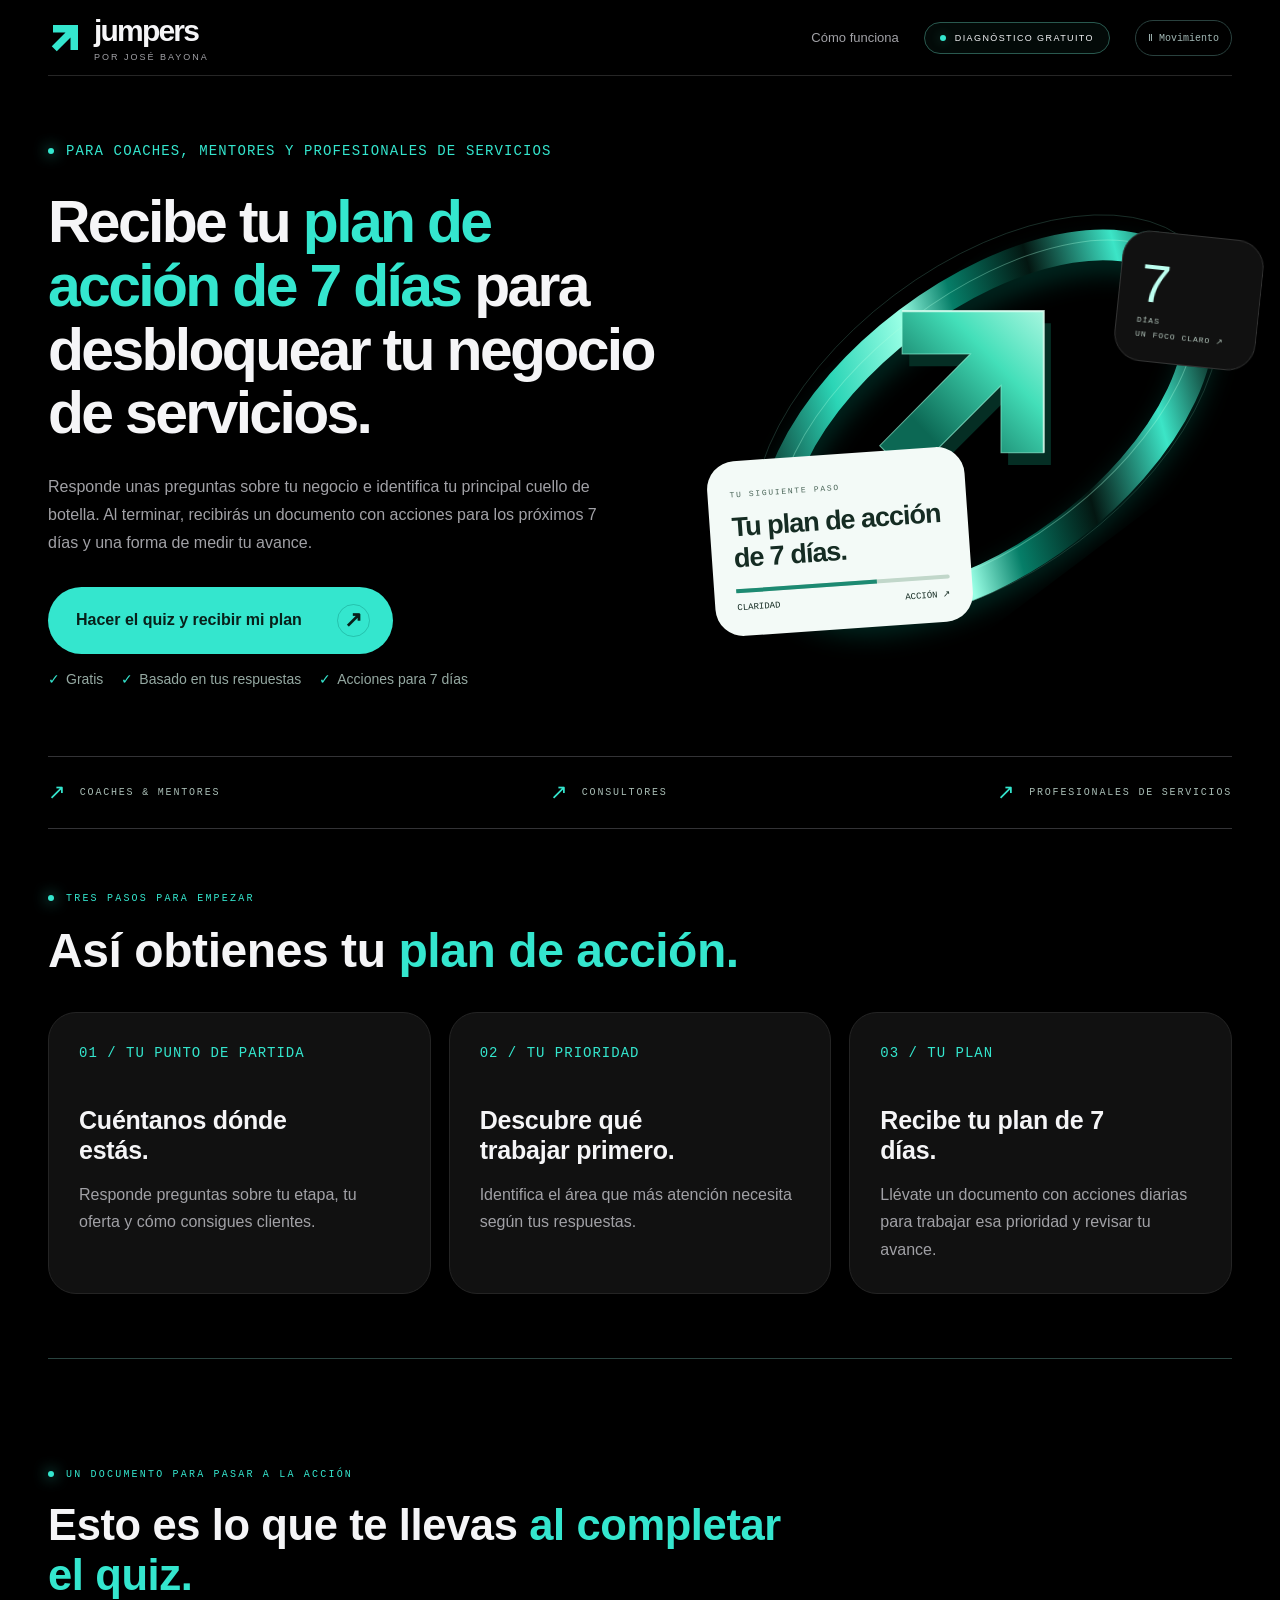
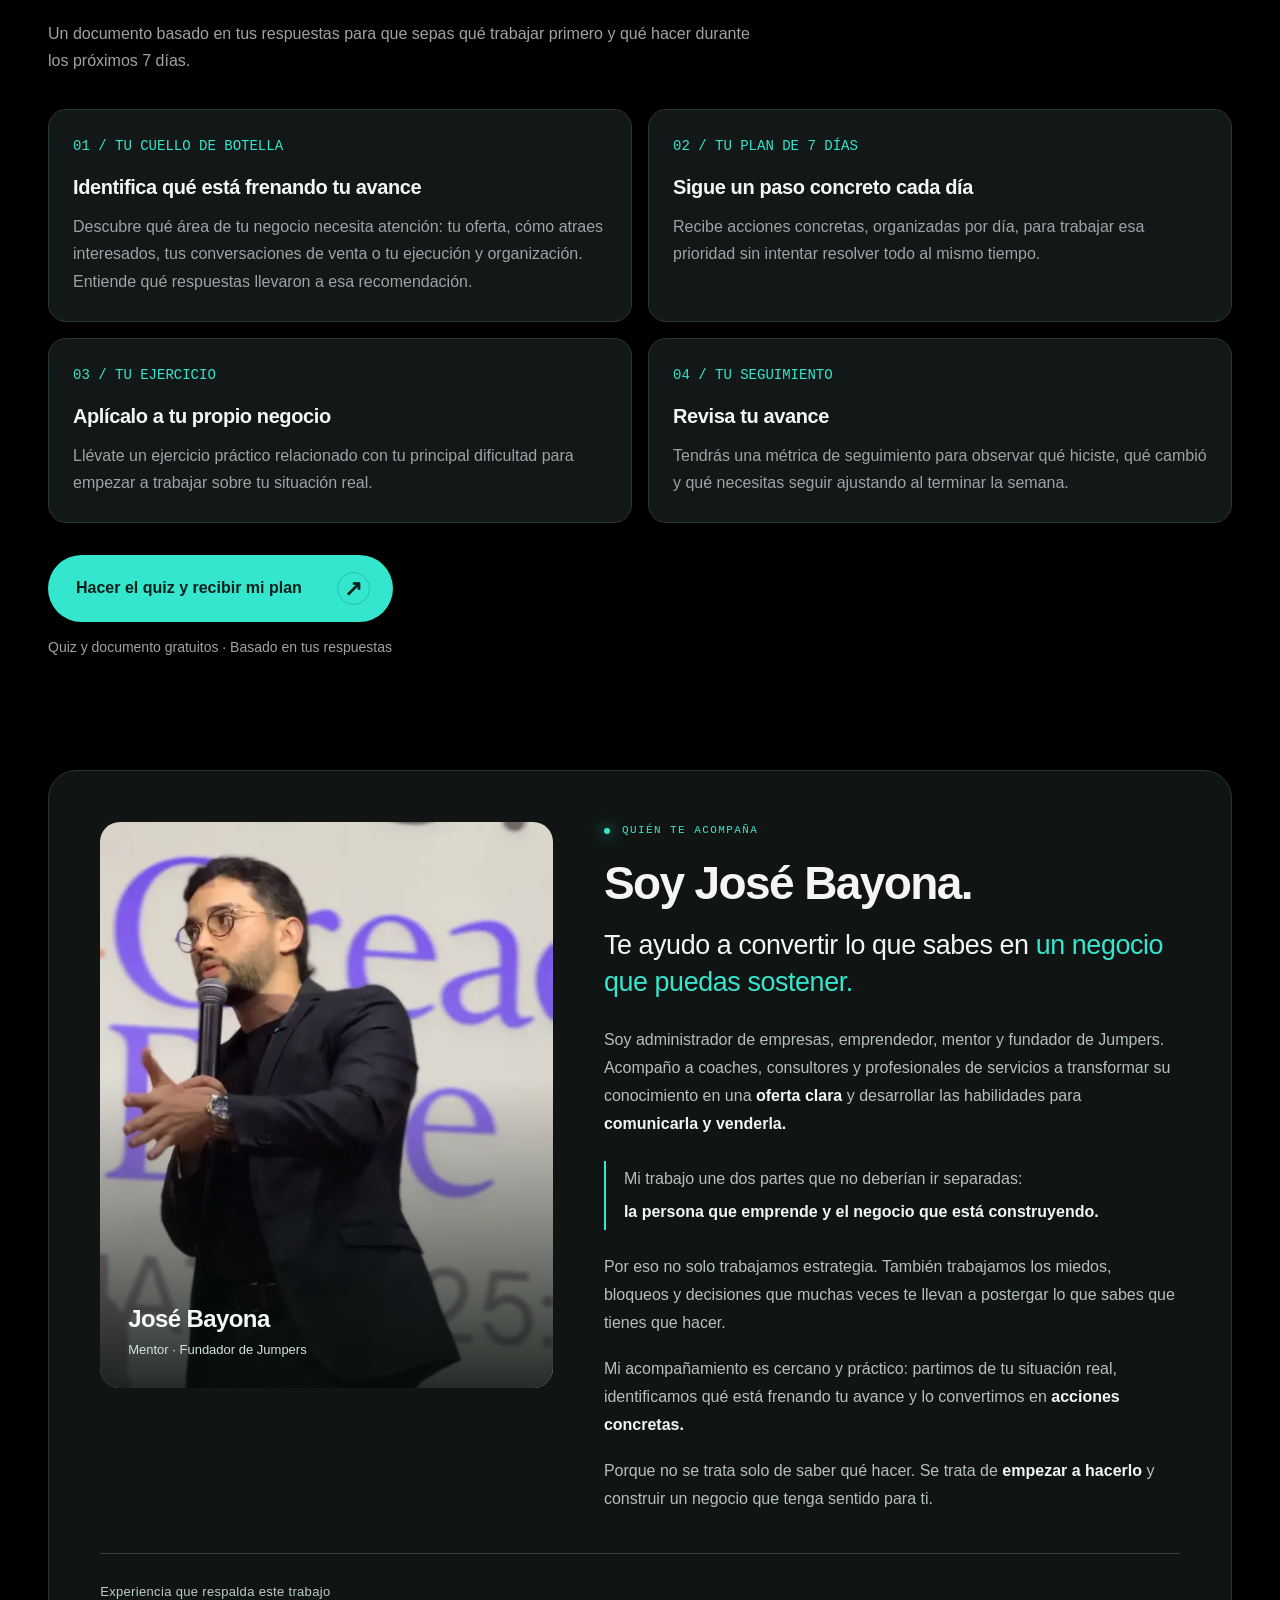
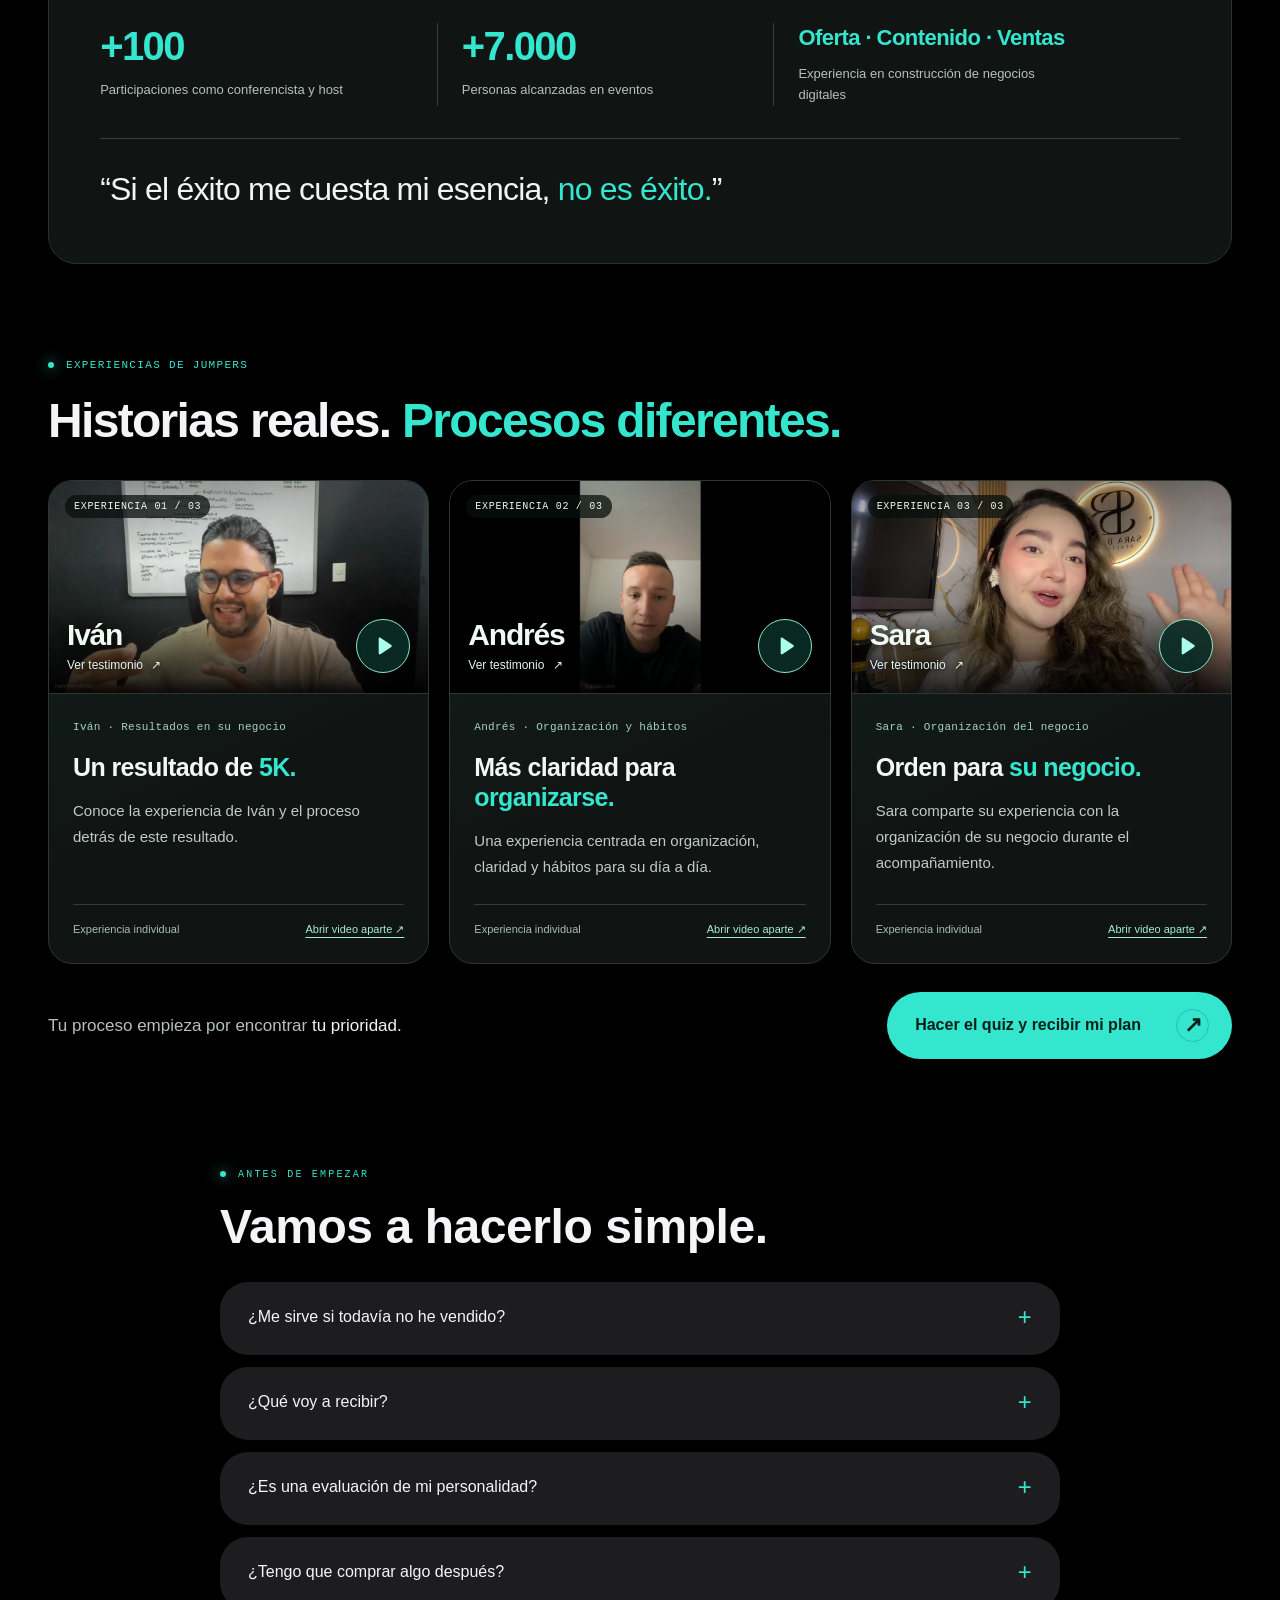
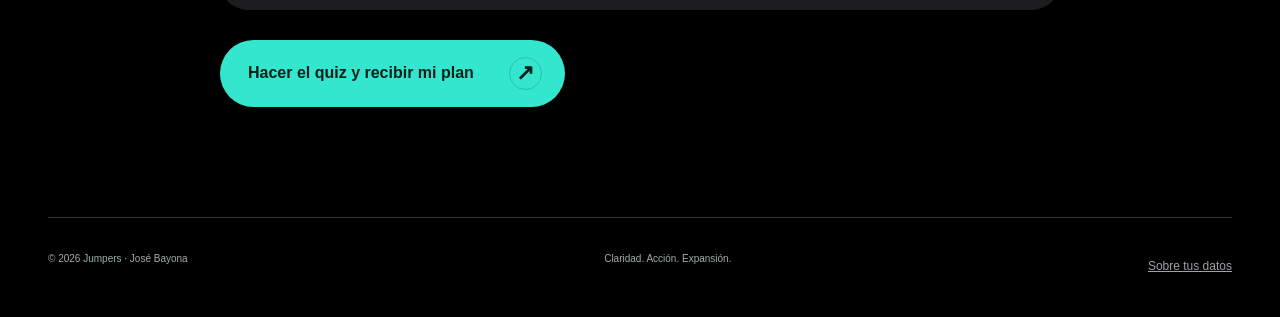
==== commit 90d18acb: "Remove two requested testimonial paragraphs without changing video cards" ====
--- a/index.html
+++ b/index.html
@@ -155,11 +155,10 @@
  </div>
  <blockquote class="founder-mantra">“Si el éxito me cuesta mi esencia, <span>no es éxito.</span>”</blockquote>
 </section>
-<section class="reviews-section" id="experiencias" aria-labelledby="reviews-title" aria-describedby="reviews-disclosure">
+<section class="reviews-section" id="experiencias" aria-labelledby="reviews-title">
  <div class="reviews-heading">
   <div class="eyebrow">Experiencias de Jumpers</div>
   <h2 id="reviews-title">Historias reales. <span class="accent">Procesos diferentes.</span></h2>
-  <p>Iván, Andrés y Sara comparten su experiencia con el acompañamiento. Elige un video y conoce cada proceso.</p>
  </div>
  <div class="reviews-grid">
   <article class="review-card" aria-labelledby="review-title-ivan" data-review-id="ivan" data-review-kind="video">
@@ -211,7 +210,6 @@
    </div>
   </article>
  </div>
- <p class="reviews-disclosure" id="reviews-disclosure">Cada experiencia es individual y no garantiza resultados similares. Al seleccionar un testimonio se carga el reproductor de Google Drive. También puedes abrir cada video en otra pestaña.</p>
  <div class="reviews-cta"><p>Tu proceso empieza por encontrar <strong>tu prioridad.</strong></p><button class="btn" type="button" data-start>Hacer el quiz y recibir mi plan <span class="arrow" aria-hidden="true">↗</span></button></div>
 </section>
 <section class="section faq"><div class="eyebrow">Antes de empezar</div><h2>Vamos a hacerlo simple.</h2><details><summary>¿Me sirve si todavía no he vendido?</summary><p>Sí. Hay una ruta para concretar tu oferta y empezar a contrastarla con posibles clientes. No necesitas tener una comunidad grande ni un negocio consolidado.</p></details><details><summary>¿Qué voy a recibir?</summary><p>Un documento en PDF con el área que conviene trabajar primero, las respuestas que explican esa recomendación, acciones para cada uno de los próximos 7 días, un ejercicio práctico y una métrica para revisar tu avance.</p></details><details><summary>¿Es una evaluación de mi personalidad?</summary><p>No. Revisamos decisiones y acciones de tu negocio. El resultado es orientativo: no diagnostica condiciones psicológicas ni garantiza ventas o ingresos.</p></details><details><summary>¿Tengo que comprar algo después?</summary><p>No. El diagnóstico y tu plan son gratuitos. Según tus respuestas, te recomendaremos contenido gratuito, una comunidad de implementación o una sesión estratégica gratuita con José.</p></details><div style="margin-top:30px"><button class="btn" data-start>Hacer el quiz y recibir mi plan <span class="arrow" aria-hidden="true">↗</span></button></div></section>
--- a/assets/reviews.css
+++ b/assets/reviews.css
@@ -33,3 +33,15 @@
 @media(max-width:680px){.reviews-section{padding-top:58px}.reviews-heading .eyebrow{font-size:10px;letter-spacing:.09em}.reviews-heading h2{font-size:34px}.reviews-grid{grid-template-columns:1fr;gap:22px}.review-card,.review-card:last-child{grid-column:auto;width:100%;border-radius:20px}.review-body{padding:24px 22px}.review-card h3{font-size:26px}.review-summary{font-size:16px}.review-topic{font-size:12px}.review-footer{font-size:12px}.reviews-cta{gap:18px;padding-top:24px}.reviews-cta .btn{width:100%;justify-content:space-between;gap:14px}}
 @media(prefers-reduced-motion:reduce){.review-play{transition:none}}
 @media print{.reviews-section{display:none!important}}
+
+/* Authentic video stills hosted with the site; no Drive request until playback. */
+.review-card[data-review-id="ivan"] .review-launch{--review-poster:url("testimonials/ivan.webp")}
+.review-card[data-review-id="andres"] .review-launch{--review-poster:url("testimonials/andres.webp")}
+.review-card[data-review-id="sara"] .review-launch{--review-poster:url("testimonials/sara.webp")}
+.review-launch{background-image:linear-gradient(180deg,#0005 0%,#0000 38%,#0002 58%,#000d 100%),var(--review-poster);background-size:cover;background-position:center;background-repeat:no-repeat}
+.review-launch:before,.review-launch:after{display:none}
+.review-video-index{top:14px;left:16px;padding:4px 9px;border-radius:99px;background:#07100dbd;color:#eef8f3;letter-spacing:.07em}
+.review-video-name{left:18px;bottom:41px;font-size:30px;font-weight:600;text-shadow:0 2px 12px #000a}
+.review-play-label{left:18px;bottom:19px;color:#e4f4ee;text-shadow:0 1px 5px #000}
+.review-play{width:54px;height:54px;top:auto;right:18px;bottom:20px;transform:none;background:#0b2c25ed;border-color:#88e5cc;box-shadow:0 5px 24px #0005}
+.review-launch:hover .review-play{transform:scale(1.08);background:#1d5d4d}
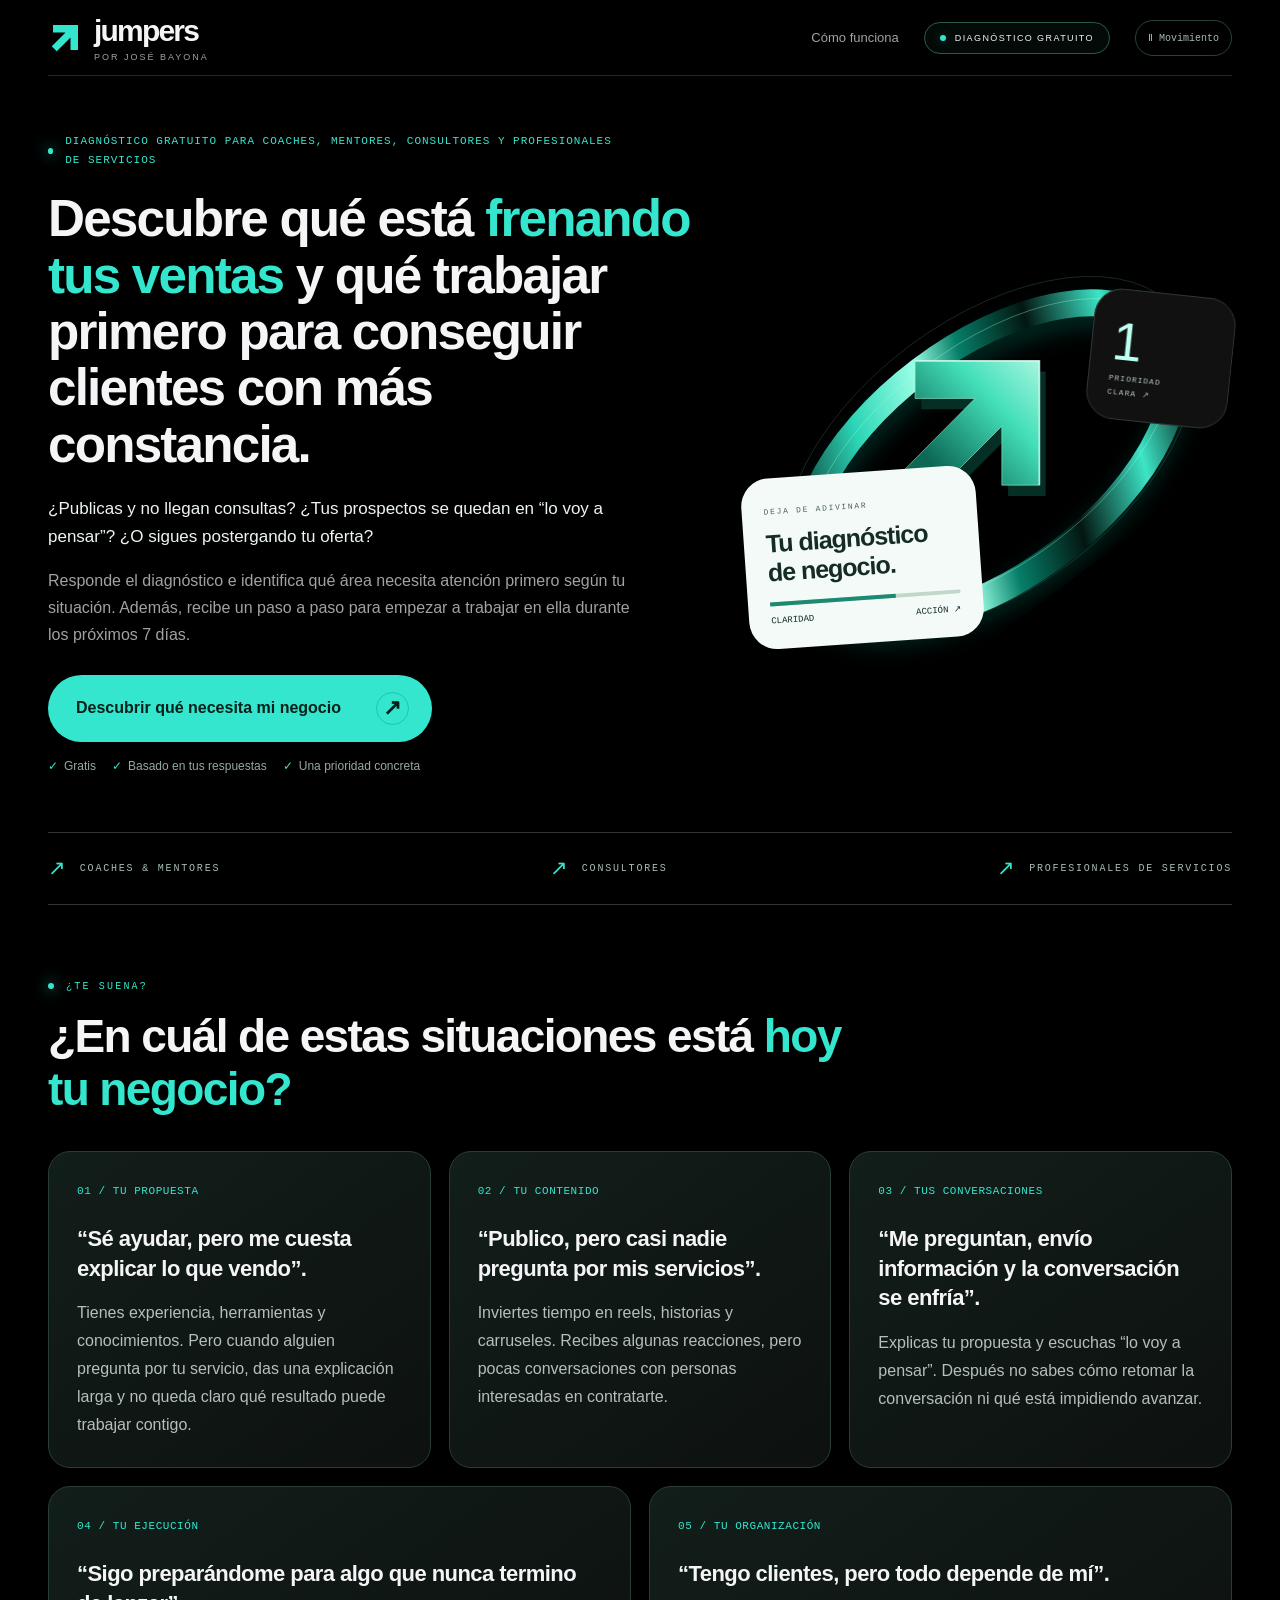
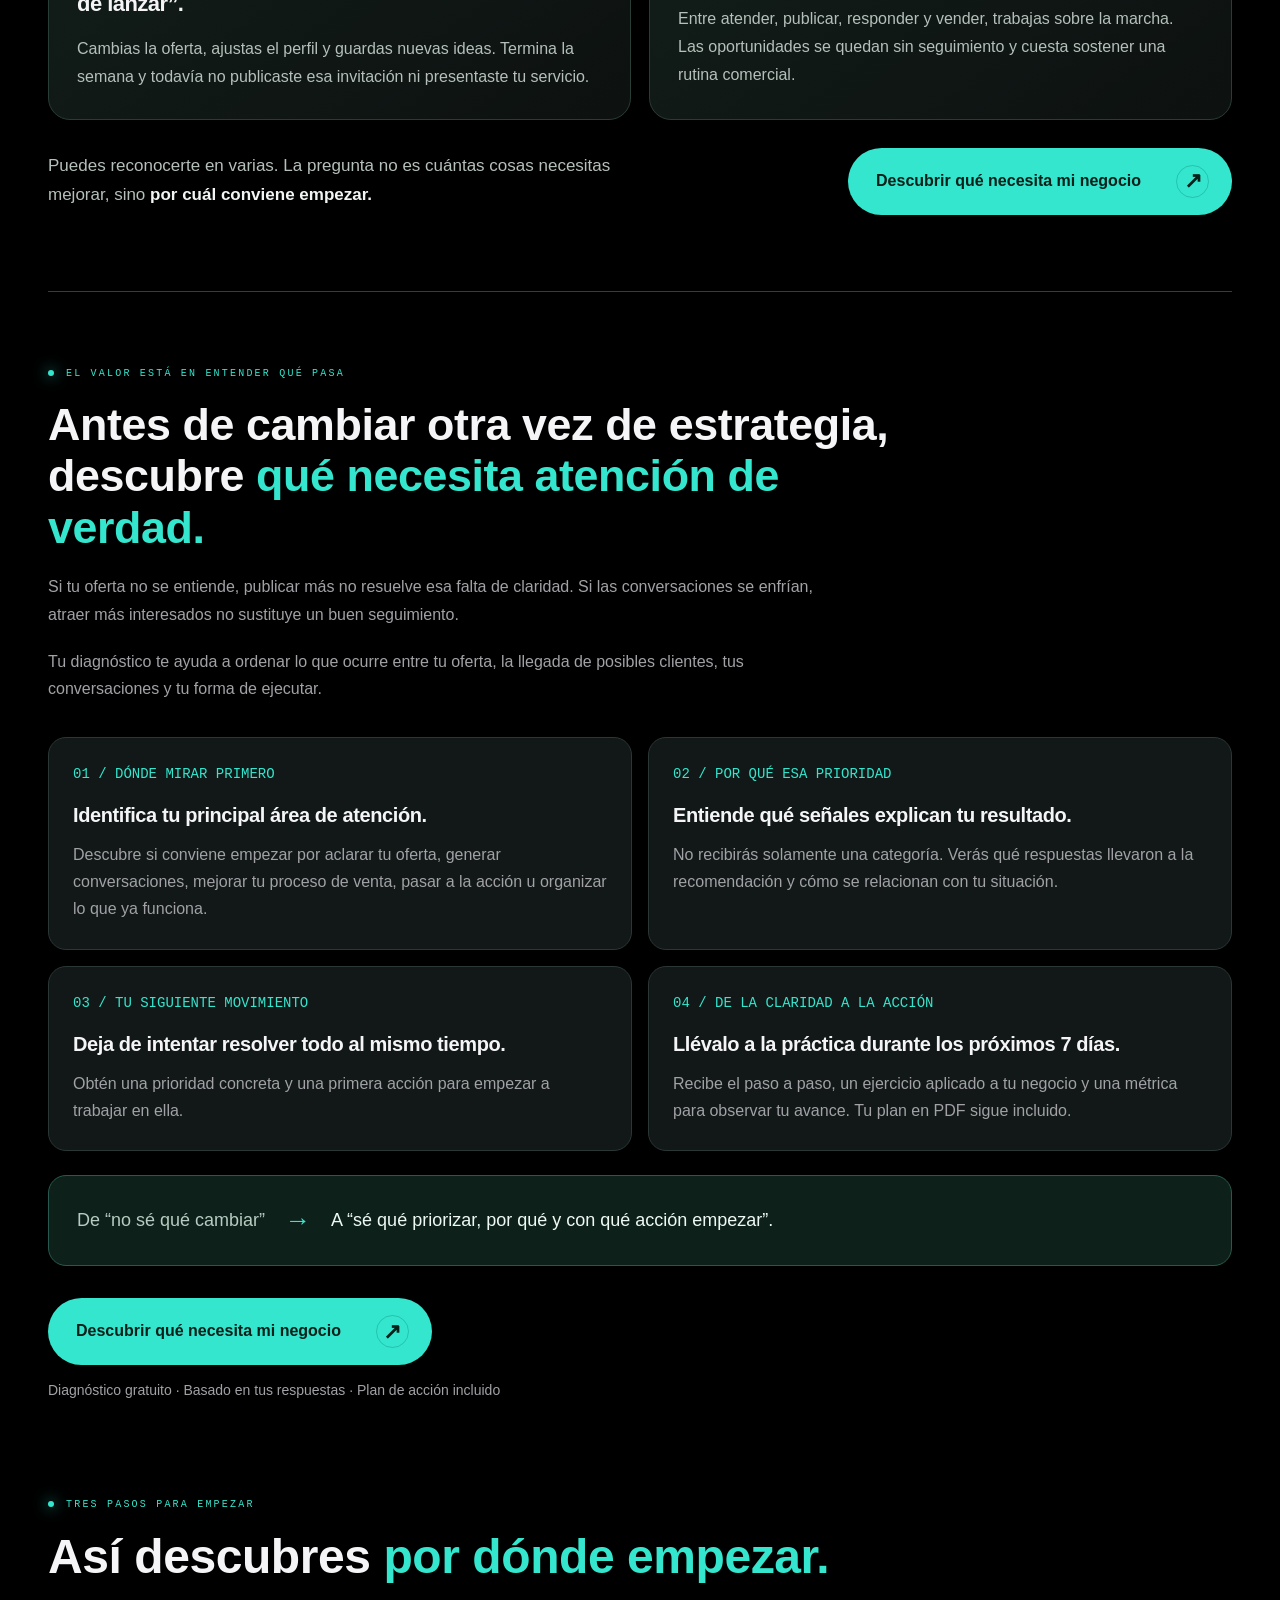
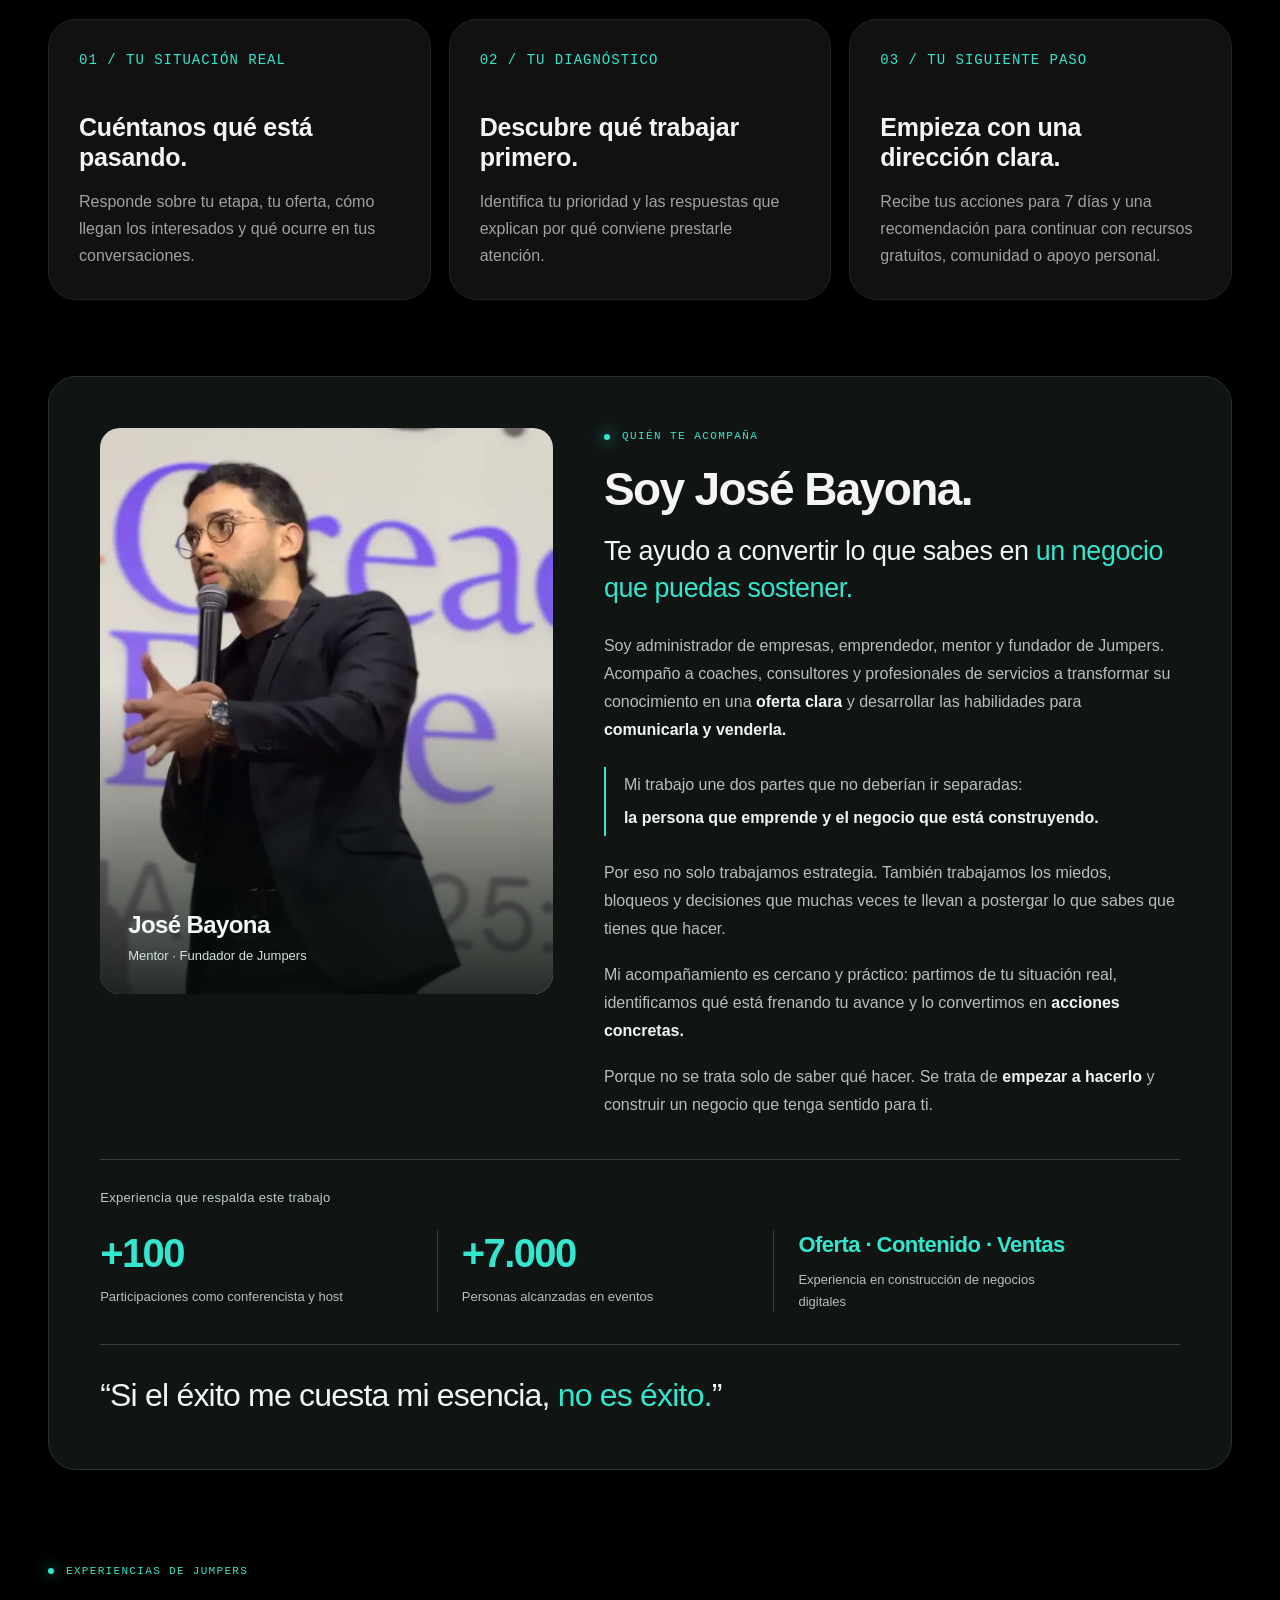
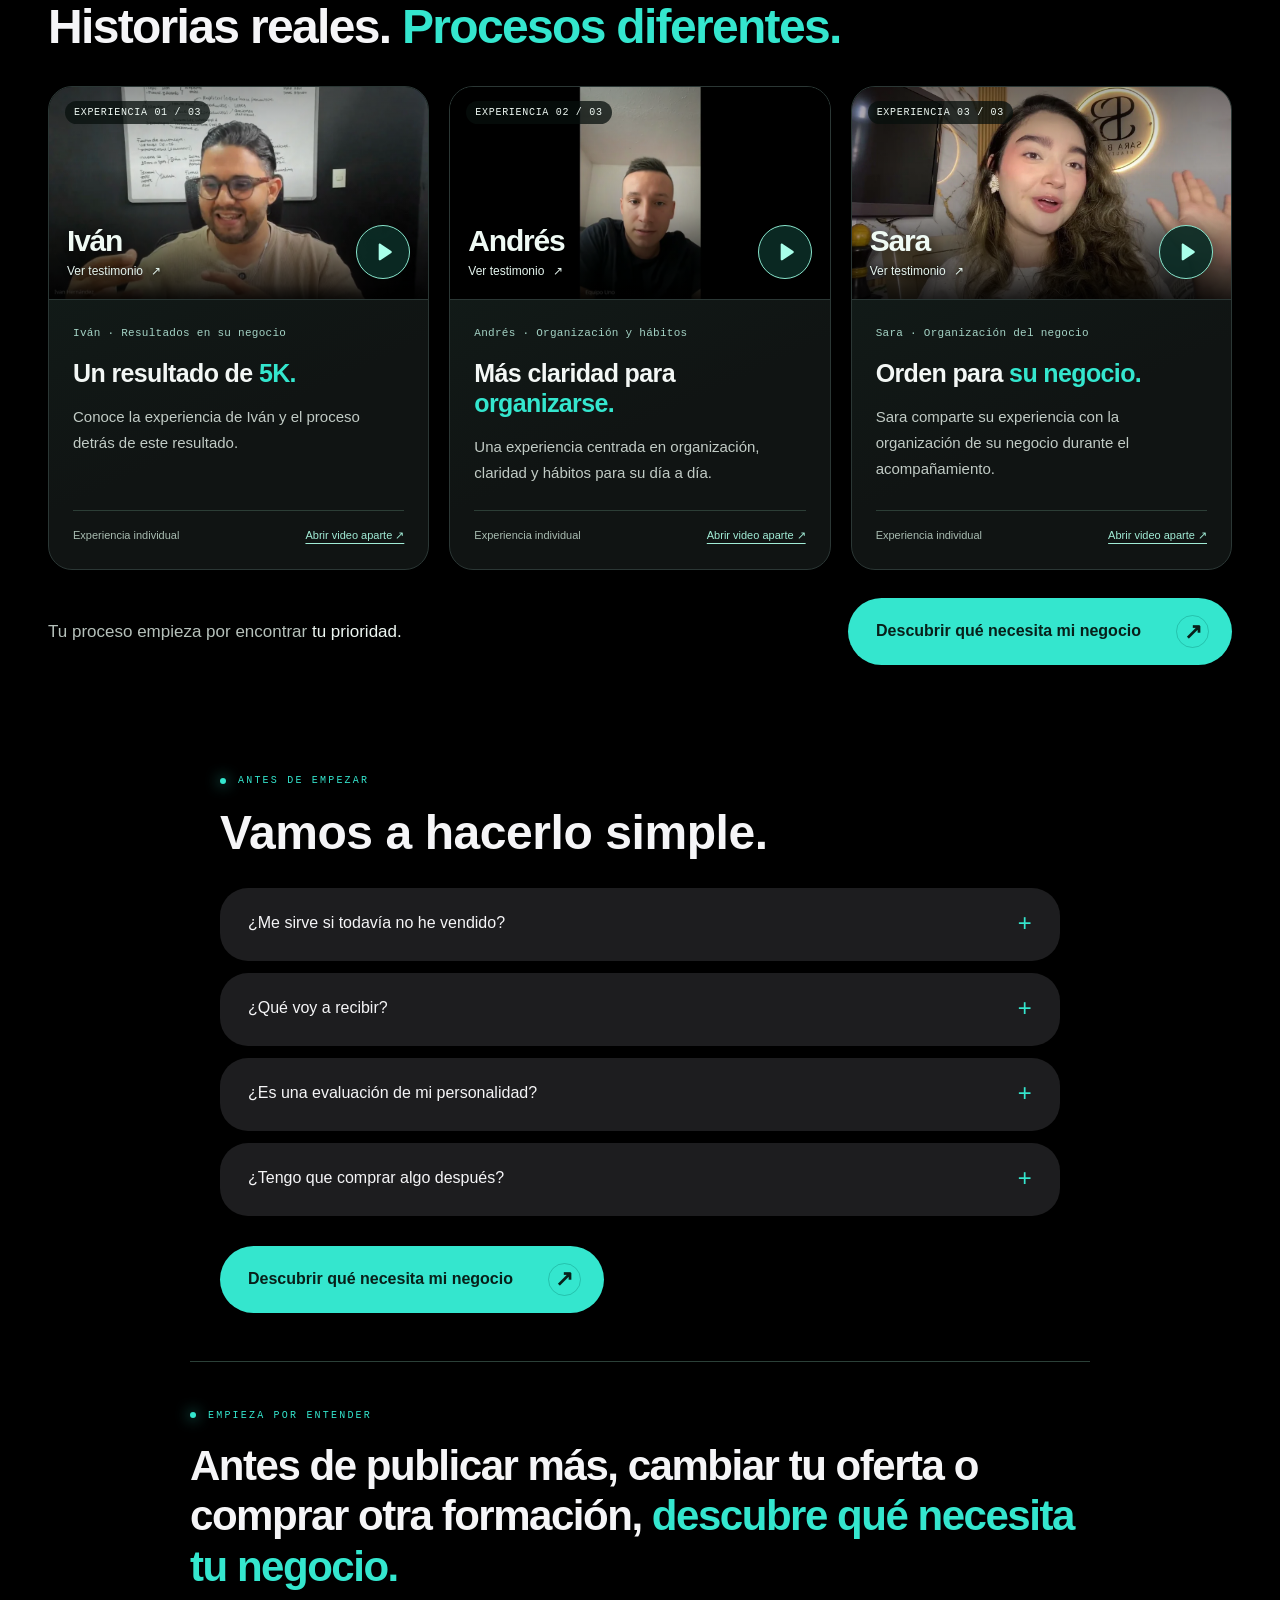
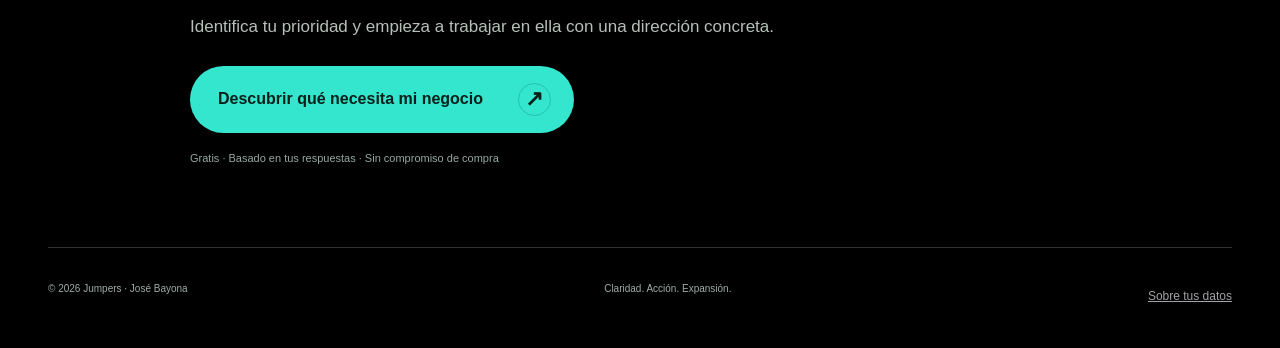
==== commit 91b7b4c3: "Apply approved diagnosis-first promise, problem cards and contextual route CTAs" ====
--- a/index.html
+++ b/index.html
@@ -2,8 +2,8 @@
 <html lang="es">
 <head>
 <meta charset="utf-8"><meta name="viewport" content="width=device-width, initial-scale=1">
-<meta name="theme-color" content="#080c0c"><meta name="description" content="Recibe tu plan de acción de 7 días para desbloquear tu negocio de servicios. Completa el quiz gratuito de Jumpers y descubre qué trabajar primero.">
-<title>Tu plan de acción de 7 días · Jumpers</title>
+<meta name="theme-color" content="#080c0c"><meta name="description" content="Descubre qué está frenando tus ventas y qué trabajar primero para conseguir clientes con más constancia. Diagnóstico gratuito para negocios de servicios, con acciones para los próximos 7 días.">
+<title>Descubre qué necesita tu negocio · Diagnóstico Jumpers</title>
 <link rel="icon" type="image/svg+xml" href="data:image/svg+xml,%3Csvg%20xmlns%3D%22http%3A%2F%2Fwww.w3.org%2F2000%2Fsvg%22%20viewBox%3D%220%200%2032%2032%22%3E%3Crect%20width%3D%2232%22%20height%3D%2232%22%20rx%3D%228%22%20fill%3D%22%23080c0c%22%2F%3E%3Cpath%20d%3D%22M7%207h19v19h-6V17L9%2028l-4-4%2011-11H7z%22%20fill%3D%22%2335dfc5%22%2F%3E%3C%2Fsvg%3E">
 <link rel="canonical" href="https://quiz.josebayonaf.com/">
 <style>
@@ -104,30 +104,41 @@
 </style>
 <link rel="stylesheet" href="assets/jose-bio.css">
 <link rel="stylesheet" href="assets/reviews.css">
+<link rel="stylesheet" href="assets/diagnostico.css">
 </head>
 <body>
 <div class="wrap">
 <header class="topbar"><a class="brand" href="#" id="brand" aria-label="Jumpers, inicio"><svg viewBox="0 0 28 28" fill="none" aria-hidden="true"><path d="M4 4h20v20h-6V14L7 25l-4-4L14 10H4z" fill="currentColor"/></svg><span>jumpers<small>POR JOSÉ BAYONA</small></span></a><nav class="nav" aria-label="Navegación"><a href="#como-funciona" id="how-nav">Cómo funciona</a><span class="pill"><span class="dot"></span>DIAGNÓSTICO GRATUITO</span><button class="motion-toggle" id="motion-toggle" type="button" aria-pressed="false" aria-label="Pausar animaciones">Ⅱ Movimiento</button></nav></header>
 <main id="main">
 <div id="landing">
-<section class="hero"><div class="hero-copy"><div class="eyebrow">Para coaches, mentores y profesionales de servicios</div><h1>Recibe tu <span class="accent">plan de acción de 7 días</span> para desbloquear tu negocio de servicios.</h1><p class="desc">Responde unas preguntas sobre tu negocio e identifica tu principal cuello de botella. Al terminar, recibirás un documento con acciones para los próximos 7 días y una forma de medir tu avance.</p><button class="btn" id="start">Hacer el quiz y recibir mi plan <span class="arrow" aria-hidden="true">↗</span></button><p class="micro under-cta"><span>Gratis</span><span>Basado en tus respuestas</span><span>Acciones para 7 días</span></p></div>
+<section class="hero"><div class="hero-copy"><div class="eyebrow">Diagnóstico gratuito para coaches, mentores, consultores y profesionales de servicios</div><h1>Descubre qué está <span class="accent">frenando tus ventas</span> y qué trabajar primero para conseguir clientes con más constancia.</h1><p class="hero-symptoms">¿Publicas y no llegan consultas? ¿Tus prospectos se quedan en “lo voy a pensar”? ¿O sigues postergando tu oferta?</p><p class="desc">Responde el diagnóstico e identifica qué área necesita atención primero según tu situación. Además, recibe un paso a paso para empezar a trabajar en ella durante los próximos 7 días.</p><button class="btn" id="start">Descubrir qué necesita mi negocio <span class="arrow" aria-hidden="true">↗</span></button><p class="micro under-cta"><span>Gratis</span><span>Basado en tus respuestas</span><span>Una prioridad concreta</span></p></div>
 <div class="art" aria-hidden="true"><span class="orbital-type">DE LA IDEA A LA ACCIÓN</span><span class="cross">+</span>
 <svg class="orbit" viewBox="0 0 580 520" fill="none"><defs><linearGradient id="ring" x1="65" y1="190" x2="510" y2="370" gradientUnits="userSpaceOnUse"><stop stop-color="#071a16"/><stop offset=".22" stop-color="#2bd5b6"/><stop offset=".39" stop-color="#99ffe5"/><stop offset=".5" stop-color="#067e68"/><stop offset=".67" stop-color="#031611"/><stop offset=".85" stop-color="#3ce5c7"/><stop offset="1" stop-color="#071b15"/></linearGradient><linearGradient id="arrow-grad" x1="240" y1="290" x2="380" y2="155" gradientUnits="userSpaceOnUse"><stop stop-color="#0c6854"/><stop offset=".5" stop-color="#43dfb9"/><stop offset="1" stop-color="#ceffee"/></linearGradient><filter id="blur"><feGaussianBlur stdDeviation="13"/></filter></defs><ellipse cx="291" cy="288" rx="244" ry="125" transform="rotate(-37 291 288)" stroke="#19d2ac" stroke-opacity=".23" stroke-width="24" filter="url(#blur)"/><ellipse cx="291" cy="275" rx="242" ry="128" transform="rotate(-37 291 275)" stroke="url(#ring)" stroke-width="30"/><ellipse cx="291" cy="267" rx="241" ry="122" transform="rotate(-37 291 267)" stroke="#a8ffe0" stroke-opacity=".35" stroke-width="1"/><ellipse cx="291" cy="267" rx="264" ry="151" transform="rotate(-37 291 267)" stroke="#386657" stroke-opacity=".5" stroke-width=".8"/><path d="M208 162h139v139h-42v-66l-89 89-30-30 89-90h-67z" fill="#052e24" transform="translate(7 12)"/><path d="M208 162h139v139h-42v-66l-89 89-30-30 89-90h-67z" fill="url(#arrow-grad)" stroke="#9fffe2" stroke-opacity=".6"/><path d="M208 162h139v139" stroke="#e8fff6" stroke-opacity=".7" stroke-width="2"/></svg>
-<div class="mini-card"><b>7</b><span>DÍAS<br>UN FOCO CLARO ↗</span></div><div class="float-card"><span class="label">TU SIGUIENTE PASO</span><strong>Tu plan de acción<br>de 7 días.</strong><div class="line"></div><div class="end"><span>CLARIDAD</span><span>ACCIÓN ↗</span></div></div><span class="orbit-satellite">✳</span><span class="coord">OFERTA / CONTENIDO / VENTAS</span><span class="art-bottom">CRECER SIN PERDERTE EN EL CAMINO.</span></div><span class="hero-index">DIAGNÓSTICO 01 / UN NUEVO PUNTO DE PARTIDA</span></section>
+<div class="mini-card"><b>1</b><span>PRIORIDAD<br>CLARA ↗</span></div><div class="float-card"><span class="label">DEJA DE ADIVINAR</span><strong>Tu diagnóstico<br>de negocio.</strong><div class="line"></div><div class="end"><span>CLARIDAD</span><span>ACCIÓN ↗</span></div></div><span class="orbit-satellite">✳</span><span class="coord">OFERTA / CONTENIDO / VENTAS</span><span class="art-bottom">CRECER SIN PERDERTE EN EL CAMINO.</span></div><span class="hero-index">DIAGNÓSTICO 01 / UN NUEVO PUNTO DE PARTIDA</span></section>
 <div class="strip"><span><b>↗</b> COACHES & MENTORES</span><span><b>↗</b> CONSULTORES</span><span><b>↗</b> PROFESIONALES DE SERVICIOS</span></div>
-<section class="section" id="como-funciona"><div class="section-head"><div><div class="eyebrow">Tres pasos para empezar</div><h2>Así obtienes tu <span class="accent">plan de acción.</span></h2></div></div><div class="cards"><article class="card"><span class="num">01 / TU PUNTO DE PARTIDA</span><h3>Cuéntanos dónde estás.</h3><p>Responde preguntas sobre tu etapa, tu oferta y cómo consigues clientes.</p></article><article class="card"><span class="num">02 / TU PRIORIDAD</span><h3>Descubre qué trabajar primero.</h3><p>Identifica el área que más atención necesita según tus respuestas.</p></article><article class="card"><span class="num">03 / TU PLAN</span><h3>Recibe tu plan de 7 días.</h3><p>Llévate un documento con acciones diarias para trabajar esa prioridad y revisar tu avance.</p></article></div></section>
+<section class="problem-section" id="tu-situacion" aria-labelledby="problem-title">
+ <div class="section-head"><div class="eyebrow">¿Te suena?</div><h2 id="problem-title">¿En cuál de estas situaciones está <span class="accent">hoy tu negocio?</span></h2></div>
+ <div class="problem-grid">
+  <article class="problem-card"><span class="num">01 / TU PROPUESTA</span><h3>“Sé ayudar, pero me cuesta explicar lo que vendo”.</h3><p>Tienes experiencia, herramientas y conocimientos. Pero cuando alguien pregunta por tu servicio, das una explicación larga y no queda claro qué resultado puede trabajar contigo.</p></article>
+  <article class="problem-card"><span class="num">02 / TU CONTENIDO</span><h3>“Publico, pero casi nadie pregunta por mis servicios”.</h3><p>Inviertes tiempo en reels, historias y carruseles. Recibes algunas reacciones, pero pocas conversaciones con personas interesadas en contratarte.</p></article>
+  <article class="problem-card"><span class="num">03 / TUS CONVERSACIONES</span><h3>“Me preguntan, envío información y la conversación se enfría”.</h3><p>Explicas tu propuesta y escuchas “lo voy a pensar”. Después no sabes cómo retomar la conversación ni qué está impidiendo avanzar.</p></article>
+  <article class="problem-card"><span class="num">04 / TU EJECUCIÓN</span><h3>“Sigo preparándome para algo que nunca termino de lanzar”.</h3><p>Cambias la oferta, ajustas el perfil y guardas nuevas ideas. Termina la semana y todavía no publicaste esa invitación ni presentaste tu servicio.</p></article>
+  <article class="problem-card"><span class="num">05 / TU ORGANIZACIÓN</span><h3>“Tengo clientes, pero todo depende de mí”.</h3><p>Entre atender, publicar, responder y vender, trabajas sobre la marcha. Las oportunidades se quedan sin seguimiento y cuesta sostener una rutina comercial.</p></article>
+ </div>
+ <div class="problem-close"><p>Puedes reconocerte en varias. La pregunta no es cuántas cosas necesitas mejorar, sino <strong>por cuál conviene empezar.</strong></p><button class="btn" type="button" data-start>Descubrir qué necesita mi negocio <span class="arrow" aria-hidden="true">↗</span></button></div>
+</section>
 <section class="section deliverables" id="tu-plan" aria-labelledby="deliverables-title">
- <div class="section-head"><div class="eyebrow">Un documento para pasar a la acción</div><h2 id="deliverables-title">Esto es lo que te llevas <span class="accent">al completar el quiz.</span></h2><p>Un documento basado en tus respuestas para que sepas qué trabajar primero y qué hacer durante los próximos 7 días.</p></div>
- <div class="deliverables-layout">
-  <div class="deliverables-grid">
-   <article class="deliverable"><span class="num">01 / TU CUELLO DE BOTELLA</span><h3>Identifica qué está frenando tu avance</h3><p>Descubre qué área de tu negocio necesita atención: tu oferta, cómo atraes interesados, tus conversaciones de venta o tu ejecución y organización. Entiende qué respuestas llevaron a esa recomendación.</p></article>
-   <article class="deliverable"><span class="num">02 / TU PLAN DE 7 DÍAS</span><h3>Sigue un paso concreto cada día</h3><p>Recibe acciones concretas, organizadas por día, para trabajar esa prioridad sin intentar resolver todo al mismo tiempo.</p></article>
-   <article class="deliverable"><span class="num">03 / TU EJERCICIO</span><h3>Aplícalo a tu propio negocio</h3><p>Llévate un ejercicio práctico relacionado con tu principal dificultad para empezar a trabajar sobre tu situación real.</p></article>
-   <article class="deliverable"><span class="num">04 / TU SEGUIMIENTO</span><h3>Revisa tu avance</h3><p>Tendrás una métrica de seguimiento para observar qué hiciste, qué cambió y qué necesitas seguir ajustando al terminar la semana.</p></article>
-  </div>
- </div>
- <div class="deliverables-cta"><button class="btn" type="button" data-start>Hacer el quiz y recibir mi plan <span class="arrow" aria-hidden="true">↗</span></button><p>Quiz y documento gratuitos · Basado en tus respuestas</p></div>
+ <div class="section-head"><div class="eyebrow">El valor está en entender qué pasa</div><h2 id="deliverables-title">Antes de cambiar otra vez de estrategia, descubre <span class="accent">qué necesita atención de verdad.</span></h2><p>Si tu oferta no se entiende, publicar más no resuelve esa falta de claridad. Si las conversaciones se enfrían, atraer más interesados no sustituye un buen seguimiento.</p><p>Tu diagnóstico te ayuda a ordenar lo que ocurre entre tu oferta, la llegada de posibles clientes, tus conversaciones y tu forma de ejecutar.</p></div>
+ <div class="deliverables-layout"><div class="deliverables-grid">
+  <article class="deliverable"><span class="num">01 / DÓNDE MIRAR PRIMERO</span><h3>Identifica tu principal área de atención.</h3><p>Descubre si conviene empezar por aclarar tu oferta, generar conversaciones, mejorar tu proceso de venta, pasar a la acción u organizar lo que ya funciona.</p></article>
+  <article class="deliverable"><span class="num">02 / POR QUÉ ESA PRIORIDAD</span><h3>Entiende qué señales explican tu resultado.</h3><p>No recibirás solamente una categoría. Verás qué respuestas llevaron a la recomendación y cómo se relacionan con tu situación.</p></article>
+  <article class="deliverable"><span class="num">03 / TU SIGUIENTE MOVIMIENTO</span><h3>Deja de intentar resolver todo al mismo tiempo.</h3><p>Obtén una prioridad concreta y una primera acción para empezar a trabajar en ella.</p></article>
+  <article class="deliverable"><span class="num">04 / DE LA CLARIDAD A LA ACCIÓN</span><h3>Llévalo a la práctica durante los próximos 7 días.</h3><p>Recibe el paso a paso, un ejercicio aplicado a tu negocio y una métrica para observar tu avance. Tu plan en PDF sigue incluido.</p></article>
+ </div></div>
+ <div class="diagnostic-shift"><span>De “no sé qué cambiar”</span><span aria-hidden="true">→</span><strong>A “sé qué priorizar, por qué y con qué acción empezar”.</strong></div>
+ <div class="deliverables-cta"><button class="btn" type="button" data-start>Descubrir qué necesita mi negocio <span class="arrow" aria-hidden="true">↗</span></button><p>Diagnóstico gratuito · Basado en tus respuestas · Plan de acción incluido</p></div>
 </section>
+<section class="section" id="como-funciona"><div class="section-head"><div><div class="eyebrow">Tres pasos para empezar</div><h2>Así descubres <span class="accent">por dónde empezar.</span></h2></div></div><div class="cards"><article class="card"><span class="num">01 / TU SITUACIÓN REAL</span><h3>Cuéntanos qué está pasando.</h3><p>Responde sobre tu etapa, tu oferta, cómo llegan los interesados y qué ocurre en tus conversaciones.</p></article><article class="card"><span class="num">02 / TU DIAGNÓSTICO</span><h3>Descubre qué trabajar primero.</h3><p>Identifica tu prioridad y las respuestas que explican por qué conviene prestarle atención.</p></article><article class="card"><span class="num">03 / TU SIGUIENTE PASO</span><h3>Empieza con una dirección clara.</h3><p>Recibe tus acciones para 7 días y una recomendación para continuar con recursos gratuitos, comunidad o apoyo personal.</p></article></div></section>
 <section class="founder-section" id="sobre-jose" aria-labelledby="founder-title">
  <div class="founder-grid">
   <figure class="founder-portrait">
@@ -210,9 +221,10 @@
    </div>
   </article>
  </div>
- <div class="reviews-cta"><p>Tu proceso empieza por encontrar <strong>tu prioridad.</strong></p><button class="btn" type="button" data-start>Hacer el quiz y recibir mi plan <span class="arrow" aria-hidden="true">↗</span></button></div>
+ <div class="reviews-cta"><p>Tu proceso empieza por encontrar <strong>tu prioridad.</strong></p><button class="btn" type="button" data-start>Descubrir qué necesita mi negocio <span class="arrow" aria-hidden="true">↗</span></button></div>
 </section>
-<section class="section faq"><div class="eyebrow">Antes de empezar</div><h2>Vamos a hacerlo simple.</h2><details><summary>¿Me sirve si todavía no he vendido?</summary><p>Sí. Hay una ruta para concretar tu oferta y empezar a contrastarla con posibles clientes. No necesitas tener una comunidad grande ni un negocio consolidado.</p></details><details><summary>¿Qué voy a recibir?</summary><p>Un documento en PDF con el área que conviene trabajar primero, las respuestas que explican esa recomendación, acciones para cada uno de los próximos 7 días, un ejercicio práctico y una métrica para revisar tu avance.</p></details><details><summary>¿Es una evaluación de mi personalidad?</summary><p>No. Revisamos decisiones y acciones de tu negocio. El resultado es orientativo: no diagnostica condiciones psicológicas ni garantiza ventas o ingresos.</p></details><details><summary>¿Tengo que comprar algo después?</summary><p>No. El diagnóstico y tu plan son gratuitos. Según tus respuestas, te recomendaremos contenido gratuito, una comunidad de implementación o una sesión estratégica gratuita con José.</p></details><div style="margin-top:30px"><button class="btn" data-start>Hacer el quiz y recibir mi plan <span class="arrow" aria-hidden="true">↗</span></button></div></section>
+<section class="section faq"><div class="eyebrow">Antes de empezar</div><h2>Vamos a hacerlo simple.</h2><details><summary>¿Me sirve si todavía no he vendido?</summary><p>Sí. Hay una ruta para concretar tu oferta y empezar a contrastarla con posibles clientes. No necesitas tener una comunidad grande ni un negocio consolidado.</p></details><details><summary>¿Qué voy a recibir?</summary><p>Un diagnóstico orientativo basado en tus respuestas: el área que conviene priorizar, las señales que explican la recomendación y una primera acción. Además, recibirás un PDF con acciones para los próximos 7 días, un ejercicio práctico y una métrica para revisar tu avance.</p></details><details><summary>¿Es una evaluación de mi personalidad?</summary><p>No. Revisamos decisiones y acciones de tu negocio. El resultado es orientativo: no diagnostica condiciones psicológicas ni garantiza ventas o ingresos.</p></details><details><summary>¿Tengo que comprar algo después?</summary><p>No. El diagnóstico y tu plan son gratuitos. Según tus respuestas, te recomendaremos recursos en YouTube, la comunidad Jumpers Club en Skool o una conversación personal para revisar qué acompañamiento puede ayudarte. Tú decides cómo continuar.</p></details><div style="margin-top:30px"><button class="btn" data-start>Descubrir qué necesita mi negocio <span class="arrow" aria-hidden="true">↗</span></button></div></section>
+<section class="diagnostic-final" id="tu-siguiente-paso" aria-labelledby="final-title"><div class="eyebrow">Empieza por entender</div><h2 id="final-title">Antes de publicar más, cambiar tu oferta o comprar otra formación, <span class="accent">descubre qué necesita tu negocio.</span></h2><p>Identifica tu prioridad y empieza a trabajar en ella con una dirección concreta.</p><button class="btn" type="button" data-start>Descubrir qué necesita mi negocio <span class="arrow" aria-hidden="true">↗</span></button><p class="micro">Gratis · Basado en tus respuestas · Sin compromiso de compra</p></section>
 </div>
 <section id="quiz" class="flow-shell" hidden aria-label="Diagnóstico de negocio"><div class="flow-top"><span id="step-label"></span><span>UN PASO A LA VEZ</span></div><div class="steps" aria-hidden="true"><div class="step"></div><div class="step"></div><div class="step"></div><div class="step"></div><div class="step"></div></div><form id="quiz-form" class="question-panel" novalidate><div class="eyebrow" id="block-label"></div><h1 id="question-title" tabindex="-1"></h1><p class="intro" id="question-intro"></p><div id="questions"></div><p id="quiz-error" class="error" role="alert"></p><div class="flow-actions"><button class="back" type="button" id="back">← Volver</button><button type="submit" class="btn" id="next">Continuar <span aria-hidden="true">→</span></button></div></form><p class="micro">Responde según tu situación real. Si no llevas una métrica, puedes decirlo.</p></section>
 <section id="result" class="result-shell" hidden aria-label="Tu resultado"></section>
@@ -221,7 +233,7 @@
 <script src="plan-pdf.js"></script>
 <script>
 /* Set leadEndpoint only after deploying and testing backend/Code.gs. No secrets belong here. */
-const CONFIG = { leadEndpoint: 'https://script.google.com/macros/s/AKfycbwG9e8kDKeJSyA8VGCNxjKzmxiOjuBDErPfaTO2M-VjNn7fAAD7z0Sf9-FaZdGhRiYy9A/exec', youtube: 'https://www.youtube.com/@joseyovanibayona7769', skool: 'https://www.skool.com/jumpers-club-6930/about', booking: 'https://calendar.app.google/mboWybdMJrjmcf5L7', whatsapp: 'https://wa.me/573183824316' };
+const CONFIG = { leadEndpoint: 'https://script.google.com/macros/s/AKfycbwG9e8kDKeJSyA8VGCNxjKzmxiOjuBDErPfaTO2M-VjNn7fAAD7z0Sf9-FaZdGhRiYy9A/exec', youtube: 'https://www.youtube.com/@joseyovanibayona7769', skool: 'https://www.skool.com/jumpers-club-6930/about', booking: 'https://calendar.app.google/mboWybdMJrjmcf5L7', whatsapp: 'https://wa.me/573015306201' };
 const $=s=>document.querySelector(s);const $$=s=>[...document.querySelectorAll(s)];
 const esc=s=>String(s??'').replace(/[&<>"']/g,c=>({'&':'&amp;','<':'&lt;','>':'&gt;','"':'&quot;',"'":'&#39;'}[c]));
 const state={step:0,answers:{},view:'landing',previous:'landing',result:null,leadId:null};
@@ -287,7 +299,7 @@
 document.addEventListener('input',updateDropdownDisplay);
 document.addEventListener('change',updateDropdownDisplay);
 function renderQuestion(q){if(q.type==='text')return `<fieldset class="question" data-question="${q.id}"><legend>${q.label}</legend><label class="field"><span class="sr-only">${q.label}</span><input type="text" name="${q.id}" maxlength="${q.max}" value="${esc(state.answers[q.id]||'')}" placeholder="${esc(q.placeholder)}" required></label>${q.hint?`<p class="finance-note">${esc(q.hint)}</p>`:''}</fieldset>`;if(q.type==='number')return `<fieldset class="question" data-question="${q.id}"><legend>${q.label}</legend><label class="field">Importe, sin separadores de miles<input type="number" inputmode="decimal" name="${q.id}" min="0.01" max="1000000000000" step="0.01" value="${esc(state.answers[q.id]||'')}" placeholder="Ejemplo: 1500000" required></label><p class="finance-note">Si cobras en cuotas, escribe el precio total del servicio, no el valor de una cuota.</p></fieldset>`;return `<fieldset class="question" data-question="${q.id}"><legend id="label-${q.id}">${q.label}</legend>${dropdownControl({id:`answer-${q.id}`,name:q.id,options:q.options,value:state.answers[q.id],labelId:`label-${q.id}`})}</fieldset>`}
-function renderStep(){if(!state.contactAccepted){captureContact();return}const b=blocks()[state.step];$('.steps').style.gridTemplateColumns=`repeat(${blocks().length},1fr)`;$('.steps').innerHTML=blocks().map((_,i)=>`<div class="step ${i<=state.step?'active':''}"></div>`).join('');$('#step-label').textContent=`BLOQUE ${state.step+1} DE ${blocks().length}`;$$('.step').forEach((s,i)=>s.classList.toggle('active',i<=state.step));$('#block-label').textContent=b.label;$('#question-title').textContent=b.title;$('#question-intro').textContent=b.intro;$('#questions').innerHTML=b.questions.map(renderQuestion).join('');$('#quiz-error').textContent='';$('#next').innerHTML=state.step===blocks().length-1?'Ver mi siguiente paso <span aria-hidden="true">↗</span>':'Continuar <span aria-hidden="true">→</span>';$('#question-title').focus({preventScroll:true});animatePanel($('#quiz-form'))}
+function renderStep(){if(!state.contactAccepted){captureContact();return}const b=blocks()[state.step];$('.steps').style.gridTemplateColumns=`repeat(${blocks().length},1fr)`;$('.steps').innerHTML=blocks().map((_,i)=>`<div class="step ${i<=state.step?'active':''}"></div>`).join('');$('#step-label').textContent=`BLOQUE ${state.step+1} DE ${blocks().length}`;$$('.step').forEach((s,i)=>s.classList.toggle('active',i<=state.step));$('#block-label').textContent=b.label;$('#question-title').textContent=b.title;$('#question-intro').textContent=b.intro;$('#questions').innerHTML=b.questions.map(renderQuestion).join('');$('#quiz-error').textContent='';$('#next').innerHTML=state.step===blocks().length-1?'Descubrir mi resultado <span aria-hidden="true">↗</span>':'Continuar <span aria-hidden="true">→</span>';$('#question-title').focus({preventScroll:true});animatePanel($('#quiz-form'))}
 $('#quiz-form').addEventListener('change',e=>{if(Q[e.target.name]){state.answers[e.target.name]=e.target.value;if(e.target.name==='leads'){delete state.answers.process;delete state.answers.capacity;delete state.answers.validation;delete state.answers.barrier;}if(e.target.name==='currency'){if(e.target.value!=='other')delete state.answers.currencyOther;renderStep();$('[name=currency]')?.focus({preventScroll:true});}if(e.target.name==='pricing'){if(e.target.value==='undefined'){delete state.answers.price;delete state.answers.currency;delete state.answers.currencyOther;delete state.answers.priceUnit;}renderStep();$('[name=pricing]')?.focus({preventScroll:true});}$('#quiz-error').textContent='';}});
 $('#quiz-form').addEventListener('input',e=>{if(['text','number'].includes(Q[e.target.name]?.type))state.answers[e.target.name]=e.target.value.trim()});
 $('#quiz-form').addEventListener('submit',e=>{e.preventDefault();const missing=blocks()[state.step].questions.find(q=>!state.answers[q.id]||(q.type==='number'&&(!Number.isFinite(Number(state.answers[q.id]))||Number(state.answers[q.id])<=0||Number(state.answers[q.id])>1e12)));if(missing){$('#quiz-error').textContent='Selecciona una respuesta en cada pregunta para continuar.';$(`[name="${missing.id}"]`).focus();return}if(!$('#quiz-form').reportValidity())return;if(state.step<blocks().length-1){state.step++;renderStep();window.scrollTo({top:0,behavior:'instant'})}else{state.result=diagnose(state.answers);state.route=qualify(state.answers);state.qualification=qualificationPayload(state.answers);if(state.contactAccepted&&CONFIG.leadEndpoint)queueContact('qualified').catch(()=>setSyncStatus('error'));renderResult();show('result');$('#result-title').focus({preventScroll:true});animatePanel($('#result'))}});
@@ -301,21 +313,26 @@
 }
 function qualificationPayload(a){return {intent:a.intent,timing:a.timing,commitment:a.commitment,investment:['4500to5000','5000plus'].includes(a.budget)?'ready':a.budget==='none'?'free':a.budget==='unsure'?'unsure':'community',budget:a.budget,level:maturity(a)};}
 const ROUTES={
- youtube:{title:'Empieza con claridad y recursos gratuitos.',text:'Tu siguiente paso es avanzar a tu ritmo, poner a prueba lo que ofreces y aplicar el plan. Usa el contenido gratuito de José como apoyo para la acción de esta semana.',label:'Aprendizaje gratuito'},
- skool:{title:'Da el siguiente paso en comunidad.',text:'En Jumpers Club puedes trabajar tu oferta, contenido y ventas con apoyo de la comunidad. Conoce cómo funciona Skool y elige por dónde empezar según tu plan.',label:'Implementación en comunidad'},
- mentoria:{title:'Revisemos tu negocio, uno a uno.',text:'Agenda una sesión estratégica gratuita de 30 minutos con José para revisar tu situación, identificar el apoyo que necesitas y valorar si la mentoría encaja contigo. La mentoría tiene una inversión de USD 4.500; la sesión no tiene costo ni compromiso de compra.',label:'Sesión estratégica con José'}
+ youtube:{title:'Empieza a trabajar en tu siguiente paso con recursos gratuitos.',text:'Continúa con el contenido de José y utiliza tu diagnóstico como guía para elegir qué aplicar primero.',label:'Aprendizaje gratuito'},
+ skool:{title:'No tienes que implementar todo esto solo.',text:'Conoce Jumpers Club, la comunidad donde trabajamos oferta, contenido y ventas para convertir lo que aprendes en acciones dentro de tu negocio.',label:'Implementación en comunidad'},
+ mentoria:{title:'Hablemos personalmente y definamos cómo estructurar tu negocio.',text:'Revisemos tu diagnóstico, lo que está frenando tu avance y qué acompañamiento puede ayudarte a ordenar tu oferta, contenido y ventas. La conversación inicial es gratuita y no implica contratar. La mentoría tiene una inversión de USD 4.500.',label:'Conversación personal con José'}
 };
-function destination(url,label){try{const u=new URL(url);if(u.protocol!=='https:')return '';return `<a class="btn" href="${esc(u.href)}" target="_blank" rel="noopener noreferrer">${label} ↗</a>`}catch{return ''}}
-function routeLinks(route){if(route==='youtube')return [{url:CONFIG.youtube,label:'Ver el contenido gratuito en YouTube'}];if(route==='skool')return [{url:CONFIG.skool,label:'Conocer la comunidad en Skool'}];return [{url:CONFIG.booking,label:'Agendar mi sesión gratuita de 30 minutos'},{url:CONFIG.whatsapp,label:'Coordinar mi sesión por WhatsApp'}];}
-function routePanel({reminder=false,name=''}={}){
- const route=state.route||qualify(state.answers),r=ROUTES[route],links=routeLinks(route).map(l=>destination(l.url,l.label)).join('');
+function destination(url,label,secondary=false){try{const u=new URL(url);if(u.protocol!=='https:')return '';return `<a class="btn${secondary?' secondary':''}" href="${esc(u.href)}" target="_blank" rel="noopener noreferrer">${esc(label)} ↗</a>`}catch{return ''}}
+function whatsappDestination(){
+ const priority=RESULTS[state.result?.key]?.name;
+ const message=priority?`Hola, José. Acabo de completar el diagnóstico y mi prioridad es ${priority}. Quiero conversar contigo sobre cómo estructurar mi negocio y trabajar en este punto. ¿Podemos revisar mi caso?`:'Hola, José. Quiero conversar contigo sobre cómo estructurar mi negocio. ¿Podemos revisar mi caso?';
+ const url=new URL(CONFIG.whatsapp);url.searchParams.set('text',message);return url.href;
+}
+function routeLinks(route){if(route==='youtube')return [{url:CONFIG.youtube,label:'Ver recursos gratuitos en YouTube'}];if(route==='skool')return [{url:CONFIG.skool,label:'Quiero avanzar con la comunidad'}];return [{url:whatsappDestination(),label:'Hablar con José de mi negocio'},{url:CONFIG.booking,label:'Prefiero agendar una sesión'}];}
+function routePanel({reminder=false}={}){
+ const route=state.route||qualify(state.answers),r=ROUTES[route],links=routeLinks(route).map((l,i)=>destination(l.url,l.label,i>0)).join('');
  const reminders={
-  youtube:{title:'Lleva tu plan a la acción.',text:'Abre el contenido gratuito de José, elige un recurso relacionado con tu prioridad y aplica hoy una acción de tu guía.'},
-  skool:{title:'Pon tu plan en marcha, en comunidad.',text:'Ya tienes una dirección. Conoce Jumpers Club y descubre cómo trabajar tu oferta, contenido y ventas con apoyo de la comunidad.'},
-  mentoria:{title:'Demos el siguiente paso juntos.',text:'Agenda tu sesión gratuita de 30 minutos o coordínala por WhatsApp. Revisaremos tu negocio, tu prioridad y qué apoyo puede ayudarte a avanzar.'}
+  youtube:{title:'Ya tienes una prioridad. Empieza a trabajar en ella.',text:'Explora los recursos gratuitos de José y elige uno que te ayude a aplicar tu siguiente acción.'},
+  skool:{title:'Convierte tu diagnóstico en acción, acompañado.',text:'Conoce Jumpers Club en Skool y descubre cómo trabajar tu oferta, contenido y ventas con apoyo de la comunidad.'},
+  mentoria:{title:'Hablemos de tu siguiente paso.',text:'Comparte tu diagnóstico por WhatsApp y revisemos qué apoyo puede ayudarte a estructurar tu negocio. También puedes agendar una sesión gratuita de 30 minutos.'}
  };
- const copy=reminder?reminders[route]:r;
- return `<section class="help-panel ${reminder?'route-reminder':'route-primary'}" aria-labelledby="${reminder?'result-reminder-title':'result-title'}">${!reminder&&name?`<p class="route-greeting">Hola, <strong>${esc(name)}</strong>.</p>`:''}<div class="eyebrow">${reminder?'AHORA, DA TU SIGUIENTE PASO':'TU SIGUIENTE PASO RECOMENDADO'}</div>${reminder?`<h2 id="result-reminder-title">${esc(copy.title)}</h2><p>${esc(copy.text)}</p>`:`<h1 id="result-title" tabindex="-1">${esc(copy.title)}</h1>`}<div class="result-actions">${links}</div>${!reminder?`<p class="route-context">${esc(copy.text)}</p>`:''}${links?'':'<p class="micro">Este acceso estará disponible próximamente. Tu plan personalizado ya está listo para descargar y empezar hoy.</p>'}</section>`;
+ const copy=reminder?reminders[route]:r,headingId=reminder?'result-reminder-title':'result-next-step-title';
+ return `<section class="help-panel ${reminder?'route-reminder':'route-primary'}" aria-labelledby="${headingId}"><div class="eyebrow">${reminder?'AHORA, DA TU SIGUIENTE PASO':'CÓMO CONTINUAR CON TU DIAGNÓSTICO'}</div><h2 id="${headingId}">${esc(copy.title)}</h2><p class="route-context">${esc(copy.text)}</p><div class="result-actions">${links}</div>${route==='skool'?'<p class="micro">Conoce Jumpers Club en Skool.</p>':''}${links?'':'<p class="micro">Este acceso estará disponible próximamente. Tu diagnóstico y tu plan permanecen disponibles aquí.</p>'}</section>`;
 }
 const DAILY={
  oferta:['Elige a una persona concreta a la que puedas ayudar y un problema que conozcas bien.','Escribe tu propuesta en una frase: a quién ayudas, qué resultado trabajas y cómo.','Describe qué incluye tu servicio, qué queda fuera y cómo sería el primer paso.','Invita a una persona de tu público a conversar sobre ese problema, sin asumir lo que necesita.','Haz dos conversaciones más. Anota sus palabras, dudas y lo que ya han intentado.','Ajusta la propuesta con lo que escuchaste y compártela con una invitación clara.','Revisa qué se entendió y qué debes ajustar. Elige una sola mejora para la próxima semana.'],
@@ -332,7 +349,23 @@
  const context=level==='inicio'?'Tu objetivo esta semana es dar forma a una propuesta y contrastarla con personas reales. No necesitas tenerlo todo listo para empezar.':level==='implementacion'?'Ya has dado pasos con tu servicio. Esta semana busca repetir acciones útiles y entender qué convierte el interés en un siguiente paso.':'Ya tienes ventas recurrentes. Esta semana enfócate en hacer visible el proceso y mejorar el cuello de botella antes de sumar más trabajo.';
  return {name:state.contact?.name||'Emprendedor',business:a.business||'',level:levelName,context,priority:d.name,title:d.title,text:d.text,metric:d.metric,exercise:d.exercise,prompt:d.prompt,days,plan:d.plan,reasons:r.reasons.map(id=>({question:Q[id].label,answer:answerLabel(id)})),route:ROUTES[state.route||qualify(a)],links:routeLinks(state.route||qualify(a)).filter(l=>{try{return new URL(l.url).protocol==='https:'}catch{return false}})};
 }
-function renderResult(){const p=personalPlan();$('#result').innerHTML=`${routePanel({name:p.name})}<div class="result-top"><div><div class="eyebrow">${esc(p.level)}</div><h2>Este es el foco de tu plan.</h2><p>${esc(p.context)}</p></div><div class="result-stamp" aria-hidden="true"><span>UN FOCO PARA</span><strong>7</strong><span>DÍAS DE ACCIÓN</span></div></div><section class="evidence"><h2>Tu prioridad: ${esc(p.priority)}</h2><p>${esc(p.title)}</p><p>${esc(p.text)}</p><ul>${p.reasons.map(x=>`<li>${esc(x.question)} <strong>${esc(x.answer)}</strong></li>`).join('')}</ul></section><div class="result-actions"><button class="btn" id="download">Descargar mi plan en PDF ↓</button></div><p id="pdf-status" class="notice" role="status"></p><h2>Tu plan personalizado de 7 días</h2><div class="plan-grid">${p.plan.map((x,i)=>`<article class="card"><span class="num">${['DÍAS 1–2','DÍAS 3–5','DÍAS 6–7'][i]}</span><h3>${esc(x[0])}</h3><p>${esc(x[1])}</p></article>`).join('')}</div><div class="metric"><span class="icon" aria-hidden="true">↗</span><div><h3>La señal que vas a observar</h3><p>${esc(p.metric)}</p></div></div><details class="card"><summary>Ver mis acciones día a día</summary><ol>${p.days.map(x=>`<li style="margin:14px 0;line-height:1.7">${esc(x)}</li>`).join('')}</ol></details><div class="result-utility"><p class="micro">Plan basado en tus respuestas. No garantiza ventas ni ingresos.</p><button class="text-btn" id="edit-answers">← Revisar mis respuestas</button></div>${routePanel({reminder:true})}`;$('#download').onclick=downloadPlan;$('#edit-answers').onclick=()=>{state.step=0;show('quiz');renderStep()};}
+function diagnosticIntro(){
+ const a=state.answers,key=state.result.key;
+ const titles={oferta:'Dar claridad a tu oferta.',ejecucion:'Convertir lo que postergas en acción.',captacion:'Generar conversaciones con posibles clientes.',conversion:'Avanzar tus conversaciones de venta.',organizacion:'Organizar un proceso que puedas sostener.'};
+ const summaries={
+  oferta:a.clarity!=='clear'||a.stage==='idea'?'Según tus respuestas, conviene concretar a quién ayudas, qué problema trabajas y cómo explicas tu servicio. Antes de buscar más alcance, necesitas una propuesta que puedas poner a prueba.':'Según tus respuestas, conviene contrastar tu propuesta con posibles compradores. Tu prioridad es escuchar qué entienden, qué necesitan y qué dudas aparecen antes de aumentar el alcance.',
+  ejecucion:'Has reportado pocas invitaciones a conocer tu servicio y dificultades para dar ese paso. Conviene convertir el pendiente comercial en una acción pequeña y repetible.',
+  captacion:'Según tus respuestas, conviene revisar cómo llegan personas interesadas a tu servicio y qué mensaje las invita a conversar. Tu siguiente prioridad es generar conversaciones pertinentes en un canal concreto.',
+  conversion:a.process==='nosale'?'Ya tienes conversaciones con posibles clientes, pero indicas que pocas avanzan después de presentar tu propuesta. Conviene revisar cómo explicas tu servicio, compruebas el encaje y das seguimiento.':'Ya tienes conversaciones con posibles clientes, pero indicas que se detienen sin un siguiente paso acordado. Antes de aumentar el volumen de contenido, conviene revisar cómo presentas tu propuesta y das seguimiento.',
+  organizacion:state.result.provisional?'Faltan algunos registros para distinguir con claridad dónde se detiene tu proceso comercial. El primer paso es hacer visibles tus oportunidades, sus siguientes acciones y sus fechas.':'Según tus respuestas, conviene hacer visible y ordenar tu proceso comercial. Reúne las oportunidades abiertas, define su siguiente acción y reserva un momento para darles seguimiento.'
+ };
+ return {title:titles[key],summary:summaries[key]};
+}
+function renderResult(){
+ const p=personalPlan(),intro=diagnosticIntro();
+ $('#result').innerHTML=`<section class="diagnosis-summary" aria-labelledby="result-title"><p class="diagnosis-greeting">Hola, <strong>${esc(p.name)}</strong>.</p><div class="eyebrow">TU DIAGNÓSTICO · BASADO EN TUS RESPUESTAS</div><h1 id="result-title" tabindex="-1">Tu prioridad hoy: <span class="accent">${esc(p.priority)}.</span></h1><p class="diagnosis-lead">${esc(intro.title)}</p><p class="diagnosis-explanation">${esc(intro.summary)}</p>${state.result.provisional?'<p class="diagnosis-provisional">Orientación inicial: empieza por reunir datos. Con un registro más completo podrás revisar esta prioridad.</p>':''}</section>${routePanel()}<section class="evidence diagnosis-evidence" aria-labelledby="evidence-title"><h2 id="evidence-title">Qué respuestas llevaron a esta prioridad</h2><p>${esc(p.text)}</p><ul>${p.reasons.map(x=>`<li>${esc(x.question)} <strong>${esc(x.answer)}</strong></li>`).join('')}</ul></section><section class="diagnosis-first-action" aria-labelledby="first-action-title"><div class="eyebrow">UN PASO CONCRETO PARA EMPEZAR</div><h2 id="first-action-title">Tu primer movimiento</h2><p>${esc(p.days[0])}</p></section><div class="result-top"><div><div class="eyebrow">${esc(p.level)}</div><h2>Tu diagnóstico, llevado a la práctica.</h2><p>${esc(p.context)}</p></div><div class="result-stamp" aria-hidden="true"><span>DE LA CLARIDAD A</span><strong>7</strong><span>DÍAS DE ACCIÓN</span></div></div><div class="result-actions plan-download"><button class="btn secondary" id="download">Guardar mi diagnóstico y plan en PDF ↓</button></div><p id="pdf-status" class="notice" role="status"></p><h2>Tu plan personalizado de 7 días</h2><div class="plan-grid">${p.plan.map((x,i)=>`<article class="card"><span class="num">${['DÍAS 1–2','DÍAS 3–5','DÍAS 6–7'][i]}</span><h3>${esc(x[0])}</h3><p>${esc(x[1])}</p></article>`).join('')}</div><div class="metric"><span class="icon" aria-hidden="true">↗</span><div><h3>La señal que vas a observar</h3><p>${esc(p.metric)}</p></div></div><details class="card"><summary>Ver mis acciones día a día</summary><ol>${p.days.map(x=>`<li style="margin:14px 0;line-height:1.7">${esc(x)}</li>`).join('')}</ol></details><div class="result-utility"><p class="micro">Diagnóstico orientativo y plan basados en tus respuestas. No garantizan ventas ni ingresos.</p><button class="text-btn" id="edit-answers">← Revisar mis respuestas</button></div>${routePanel({reminder:true})}`;
+ $('#download').onclick=downloadPlan;$('#edit-answers').onclick=()=>{state.step=0;show('quiz');renderStep()};
+}
 function planText(){const p=personalPlan();return `Hola, ${p.name}.\n${p.level}\nTu negocio: ${p.business}\nPrioridad: ${p.priority}\n\nPLAN DE 7 DÍAS\n${p.days.map((x,i)=>'Día '+(i+1)+': '+x).join('\n\n')}\n\n${p.metric}\n\n${p.route.title}\n${p.route.text}`;}
 async function downloadPlan(){const button=$('#download');button.disabled=true;$('#pdf-status').textContent='Preparando tu PDF personalizado…';try{const blob=await window.JumpersPDF.create(personalPlan());const url=URL.createObjectURL(blob),link=document.createElement('a');link.href=url;link.download='Plan-Jumpers-'+(state.contact?.name||'personalizado').replace(/[^a-záéíóúñ0-9]+/gi,'-').slice(0,60)+'.pdf';link.click();setTimeout(()=>URL.revokeObjectURL(url),60000);$('#pdf-status').textContent='Tu PDF está listo. Si tu navegador lo abre, usa su opción de guardar.';}catch{$('#pdf-status').textContent='No pudimos generar el PDF. Reintenta; tu plan permanece visible en esta página.';}finally{button.disabled=false;}}
 /*
@@ -376,7 +409,7 @@
 }
 function captureContact(){
  document.querySelector('#contact-form')?.remove();show('quiz');$('#step-label').textContent='REGISTRO / ANTES DE EMPEZAR';$('#quiz-form').hidden=true;$$('.step').forEach(s=>s.classList.remove('active'));
- const form=document.createElement('form');form.id='contact-form';form.innerHTML=`<div class="eyebrow">TU SIGUIENTE SALTO EMPIEZA AQUÍ</div><h1>Primero, conozcámonos.</h1><p class="intro">Déjanos tus datos y cuéntanos sobre tu negocio. Al terminar tendrás tu plan personalizado en PDF y una recomendación para seguir avanzando.</p>
+ const form=document.createElement('form');form.id='contact-form';form.innerHTML=`<div class="eyebrow">TU SIGUIENTE SALTO EMPIEZA AQUÍ</div><h1>Empecemos por tu negocio.</h1><p class="intro">Déjanos tus datos para comenzar. Al terminar descubrirás qué área priorizar según tus respuestas, por qué merece atención y cómo dar el siguiente paso. Tu plan de 7 días en PDF también está incluido.</p>
  ${!CONFIG.leadEndpoint?`<p class="intake-banner" role="status">${LOCAL_PREVIEW?'Vista previa: utiliza datos ficticios. Este archivo no envía ni guarda contactos en Google Sheets.':'El diagnóstico estará disponible próximamente.'}</p>`:''}
  <label class="field" for="contact-name">Nombre completo<input type="text" id="contact-name" name="name" autocomplete="name" maxlength="100" required placeholder="¿Cómo te llamas?"></label>
   <label class="field" for="contact-country">País de tu número de WhatsApp${dropdownControl({id:'contact-country',name:'country',autocomplete:'country',placeholder:'Selecciona tu país',options:COUNTRIES.map(c=>[c.iso,`${c.flag} ${c.name} (+${c.dial})`])})}</label>
--- a/assets/diagnostico.css
+++ b/assets/diagnostico.css
@@ -0,0 +1,61 @@
+/* Diagnosis-first presentation. Scoped additions preserve quiz and video styles. */
+#landing .hero{grid-template-columns:minmax(0,1.35fr) minmax(0,1fr);gap:40px;padding-block:56px;min-height:700px}
+#landing .hero h1{font-size:clamp(38px,4vw,56px);line-height:1.1;letter-spacing:-.035em;max-width:710px;margin:22px 0}
+#landing .hero .eyebrow{font-size:11px;line-height:1.7;letter-spacing:.09em;max-width:580px}
+#landing .hero .hero-symptoms{color:#edf5f1;font-size:17px;line-height:1.65;max-width:600px;margin:0 0 16px}
+#landing .hero .desc{max-width:600px;font-size:16px;line-height:1.7;margin:0 0 26px}
+#landing .hero .under-cta{font-size:12px!important;gap:7px 16px;max-width:none}
+#landing .hero .art{transform:none;max-width:100%;height:465px}
+#landing .hero .float-card{width:235px;left:0;bottom:44px}
+#landing .hero .float-card strong{font-size:25px}
+#landing .hero .mini-card{right:0;top:72px}
+.problem-section{padding:76px 0;min-width:0;scroll-margin-top:28px}
+.problem-section .section-head{display:block;max-width:840px}
+.problem-section h2{font-size:clamp(32px,3.6vw,46px);font-weight:600;line-height:1.15;letter-spacing:-.035em;margin:18px 0 30px}
+.problem-grid{display:grid;grid-template-columns:repeat(6,minmax(0,1fr));gap:18px}
+.problem-card{grid-column:span 2;min-width:0;padding:28px;border:1px solid #293d37;border-radius:22px;background:linear-gradient(145deg,#121e1a,#0d1110);overflow-wrap:anywhere}
+.problem-card:nth-child(n+4){grid-column:span 3}
+.problem-card .num{font:500 11px/1.65 monospace;letter-spacing:.05em;color:var(--mint)}
+.problem-card h3{font-size:22px;font-weight:600;line-height:1.35;letter-spacing:-.025em;margin:24px 0 16px}
+.problem-card p{color:#b5c0ba;font-size:16px;line-height:1.75;margin:0}
+.problem-close{display:flex;align-items:center;justify-content:space-between;gap:28px;margin-top:28px}
+.problem-close p{max-width:620px;color:#b5c0ba;font-size:17px;line-height:1.7;margin:0}
+.problem-close strong{color:#f1f6f3;font-weight:600}
+.problem-close .btn{flex-shrink:0}
+#tu-plan{padding-block:76px}
+#tu-plan .section-head h2{max-width:850px;font-size:clamp(32px,3.5vw,46px)}
+#tu-plan .section-head>p{max-width:790px}
+.diagnostic-shift{display:flex;align-items:center;gap:20px;padding:25px 28px;margin-top:24px;border-radius:18px;border:1px solid #29594e;background:#0d211a;font-size:18px;line-height:1.5;color:#b7cbc2}
+.diagnostic-shift>span:first-child{flex-shrink:0}
+.diagnostic-shift>span:nth-child(2){color:var(--mint);font-size:26px}
+.diagnostic-shift strong{font-weight:500;color:#eff9f4}
+#como-funciona{padding-block:20px 76px}
+#como-funciona .card{min-height:245px}
+#como-funciona .card h3{max-width:300px}
+#landing .faq{padding-bottom:48px}
+.diagnostic-final{border-top:1px solid #2b4038;padding:48px 0 80px;max-width:900px;margin:0 auto}
+.diagnostic-final h2{font-size:clamp(30px,3.4vw,42px);line-height:1.2;letter-spacing:-.035em;font-weight:600;margin:20px 0}
+.diagnostic-final>p{color:#b5c0ba;font-size:17px;line-height:1.75;margin:0 0 24px;max-width:700px}
+.diagnostic-final .micro{margin:16px 0 0}
+.diagnosis-summary{padding:0 0 32px;margin:0 0 32px;border-bottom:1px solid #29473e}
+.diagnosis-greeting{font-size:16px;line-height:1.6;color:#c8d9d1;margin:0 0 20px;overflow-wrap:anywhere}
+.diagnosis-summary .eyebrow{font-size:11px;line-height:1.7;letter-spacing:.1em}
+.diagnosis-summary h1{font-size:clamp(34px,4.8vw,52px);font-weight:600;line-height:1.12;letter-spacing:-.035em;margin:20px 0;overflow-wrap:anywhere}
+.diagnosis-lead{font-size:clamp(21px,2.5vw,27px);line-height:1.4;font-weight:500;margin:0 0 16px;color:#eff8f3}
+.diagnosis-explanation{font-size:17px;line-height:1.75;max-width:830px;margin:0;color:#b8c8c0}
+.diagnosis-provisional{border-left:2px solid var(--mint);padding:12px 16px;font-size:14px;line-height:1.7;color:#cee4d9;background:#10221a;margin:20px 0 0}
+.route-primary h2{font-size:clamp(28px,3.6vw,38px);font-weight:600;line-height:1.2;letter-spacing:-.03em;max-width:790px;margin:18px 0;overflow-wrap:anywhere}
+.route-primary .route-context,.route-reminder .route-context{max-width:790px;font-size:16px}
+.route-primary .result-actions{margin:24px 0 0;align-items:center}
+.route-primary .btn.secondary,.route-reminder .btn.secondary{font-size:14px;box-shadow:none}
+.diagnosis-evidence p{font-size:16px;line-height:1.75;color:#b5c0ba}
+.diagnosis-evidence h2{font-size:20px;font-weight:600;line-height:1.4}
+.diagnosis-first-action{border:1px solid #29473e;border-radius:20px;padding:28px;background:#101b17;margin:0 0 38px}
+.diagnosis-first-action h2{font-size:26px;line-height:1.2;margin:16px 0}
+.diagnosis-first-action p{color:#c2d5ca;line-height:1.75;font-size:16px;margin:0}
+.plan-download .btn{font-size:14px;line-height:1.5}
+@media(max-width:1050px){#landing .hero{gap:20px}#landing .hero h1{font-size:44px}#landing .hero .art{height:400px}#landing .hero .float-card{width:200px}#landing .hero .float-card strong{font-size:23px}.problem-grid{grid-template-columns:repeat(2,minmax(0,1fr))}.problem-card,.problem-card:nth-child(n+4){grid-column:span 1}.problem-card:last-child{grid-column:1/-1}.problem-close{align-items:flex-start;flex-direction:column}.diagnostic-shift{align-items:flex-start}}
+@media(max-width:680px){#landing .hero{padding-block:34px 28px;gap:0;min-height:0}#landing .hero h1{font-size:clamp(34px,9vw,43px);line-height:1.1;letter-spacing:-.03em;margin:20px 0}#landing .hero .eyebrow{font-size:10px;letter-spacing:.07em}#landing .hero .hero-symptoms{font-size:16px;line-height:1.6}#landing .hero .desc{font-size:15px;line-height:1.7}#landing .hero .art{height:300px;margin-top:16px}#landing .hero .float-card{width:193px;bottom:35px;left:6px}#landing .hero .mini-card{right:5px;top:48px}#landing .hero .under-cta{font-size:11px!important;gap:6px 12px}#landing .btn{font-size:14px}#landing .hero .btn{padding:14px 17px;gap:12px}#landing .hero .btn .arrow{flex-shrink:0}.problem-section{padding:48px 0}.problem-section h2{font-size:32px}.problem-grid{grid-template-columns:1fr;gap:16px}.problem-card,.problem-card:nth-child(n+4),.problem-card:last-child{grid-column:1;padding:24px 22px}.problem-card h3{font-size:22px;margin-top:18px}.problem-close p{font-size:16px}.problem-close .btn{width:100%;justify-content:space-between;gap:14px}#tu-plan{padding-block:48px}#tu-plan .section-head h2{font-size:32px}.diagnostic-shift{flex-direction:column;gap:10px;font-size:17px;padding:22px}.diagnostic-shift>span:nth-child(2){transform:rotate(90deg)}#como-funciona{padding-block:8px 48px}#como-funciona .card{min-height:0}#landing .faq{padding-bottom:32px}.diagnostic-final{padding:32px 0 56px}.diagnostic-final h2{font-size:30px}.diagnostic-final .btn{width:100%;justify-content:space-between;gap:14px}.diagnosis-summary{padding-bottom:26px;margin-bottom:26px}.diagnosis-summary .eyebrow{font-size:10px;letter-spacing:.07em}.diagnosis-summary h1{font-size:36px}.diagnosis-explanation{font-size:16px}.diagnosis-first-action{padding:24px 20px}.route-primary h2{font-size:28px}.route-primary .route-context,.route-reminder .route-context{font-size:15px}.route-primary .btn,.route-reminder .btn{font-size:15px}.plan-download .btn{font-size:14px;padding:15px 18px}.diagnosis-evidence{padding-left:17px}}
+@media print{.diagnosis-summary,.diagnosis-first-action{color:#111;background:#fff;border-color:#aaa}.diagnosis-summary p,.diagnosis-first-action p{color:#333}.diagnosis-summary .accent{color:#174d3d}}
+/* Keep the existing decorative orbit inside the viewport on tablets. */
+@media(min-width:681px) and (max-width:1050px){#landing .hero .orbit{inset:0;width:100%;height:100%}}
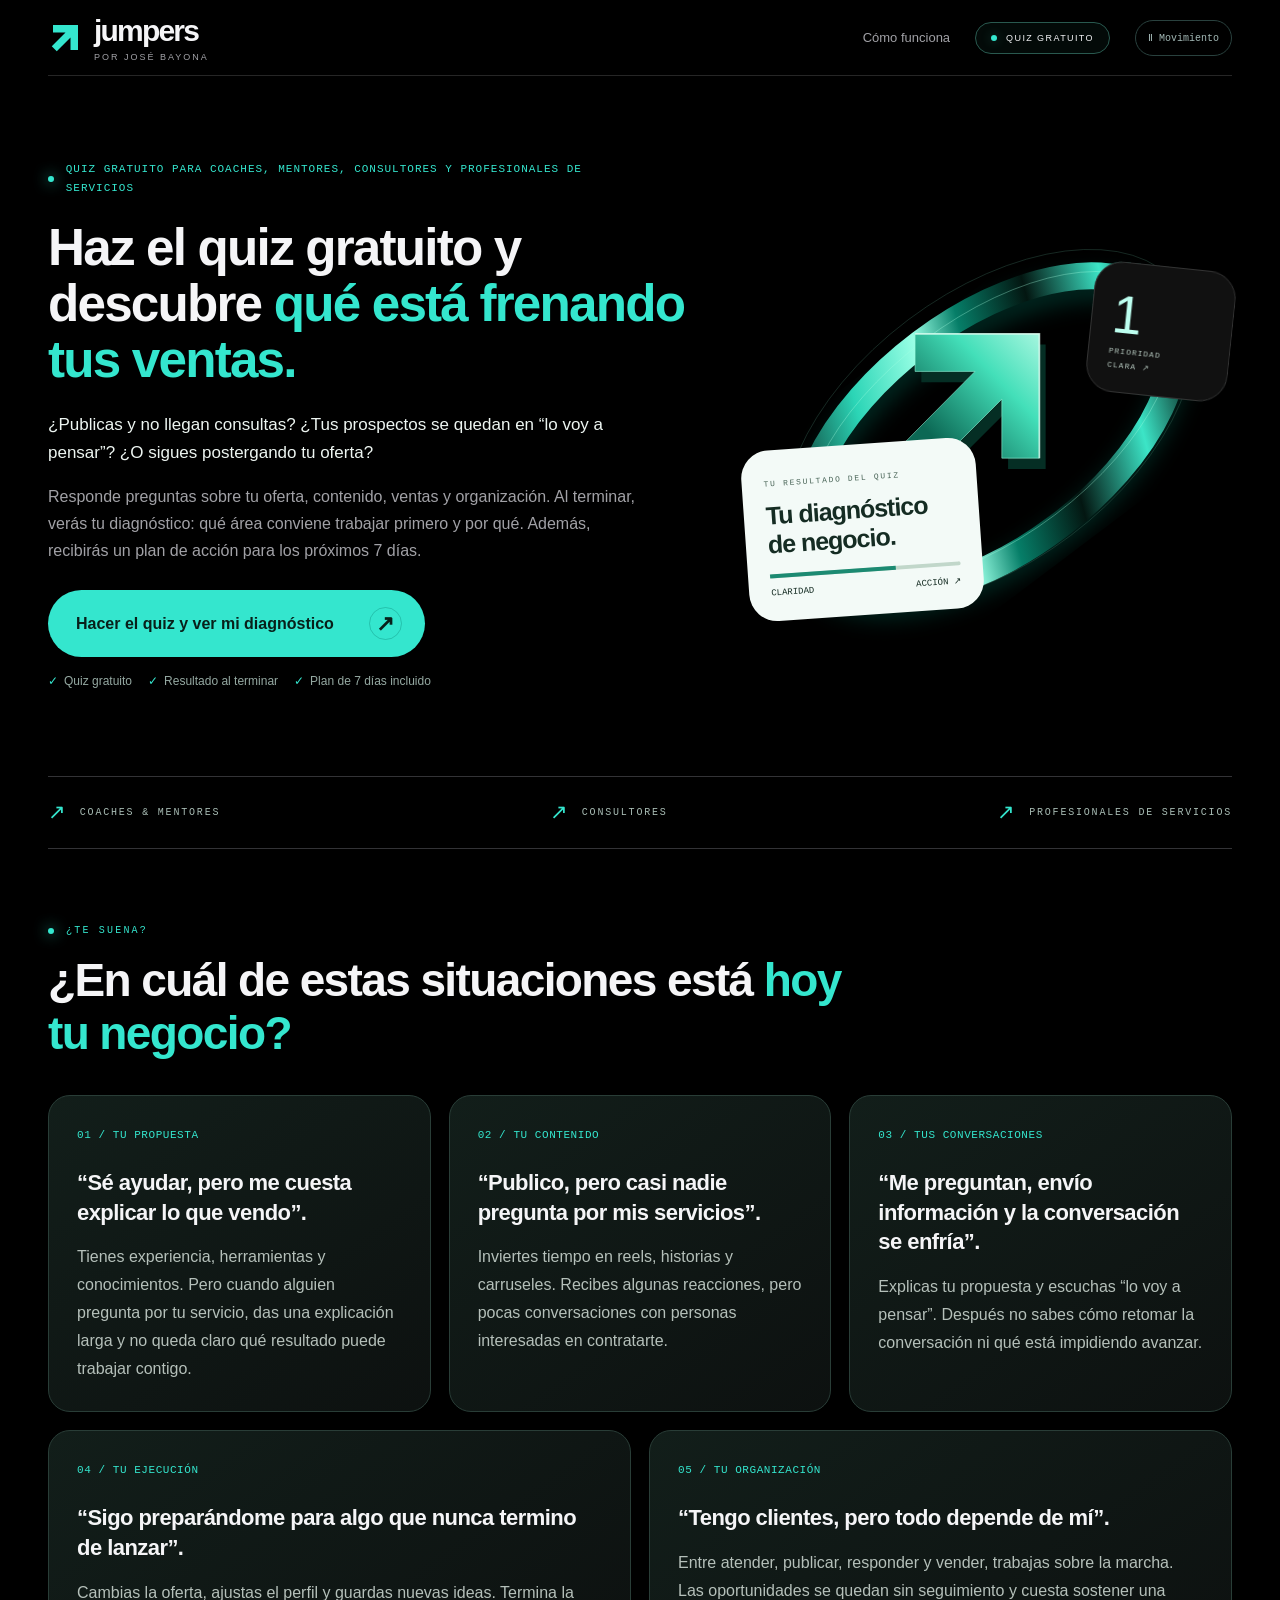
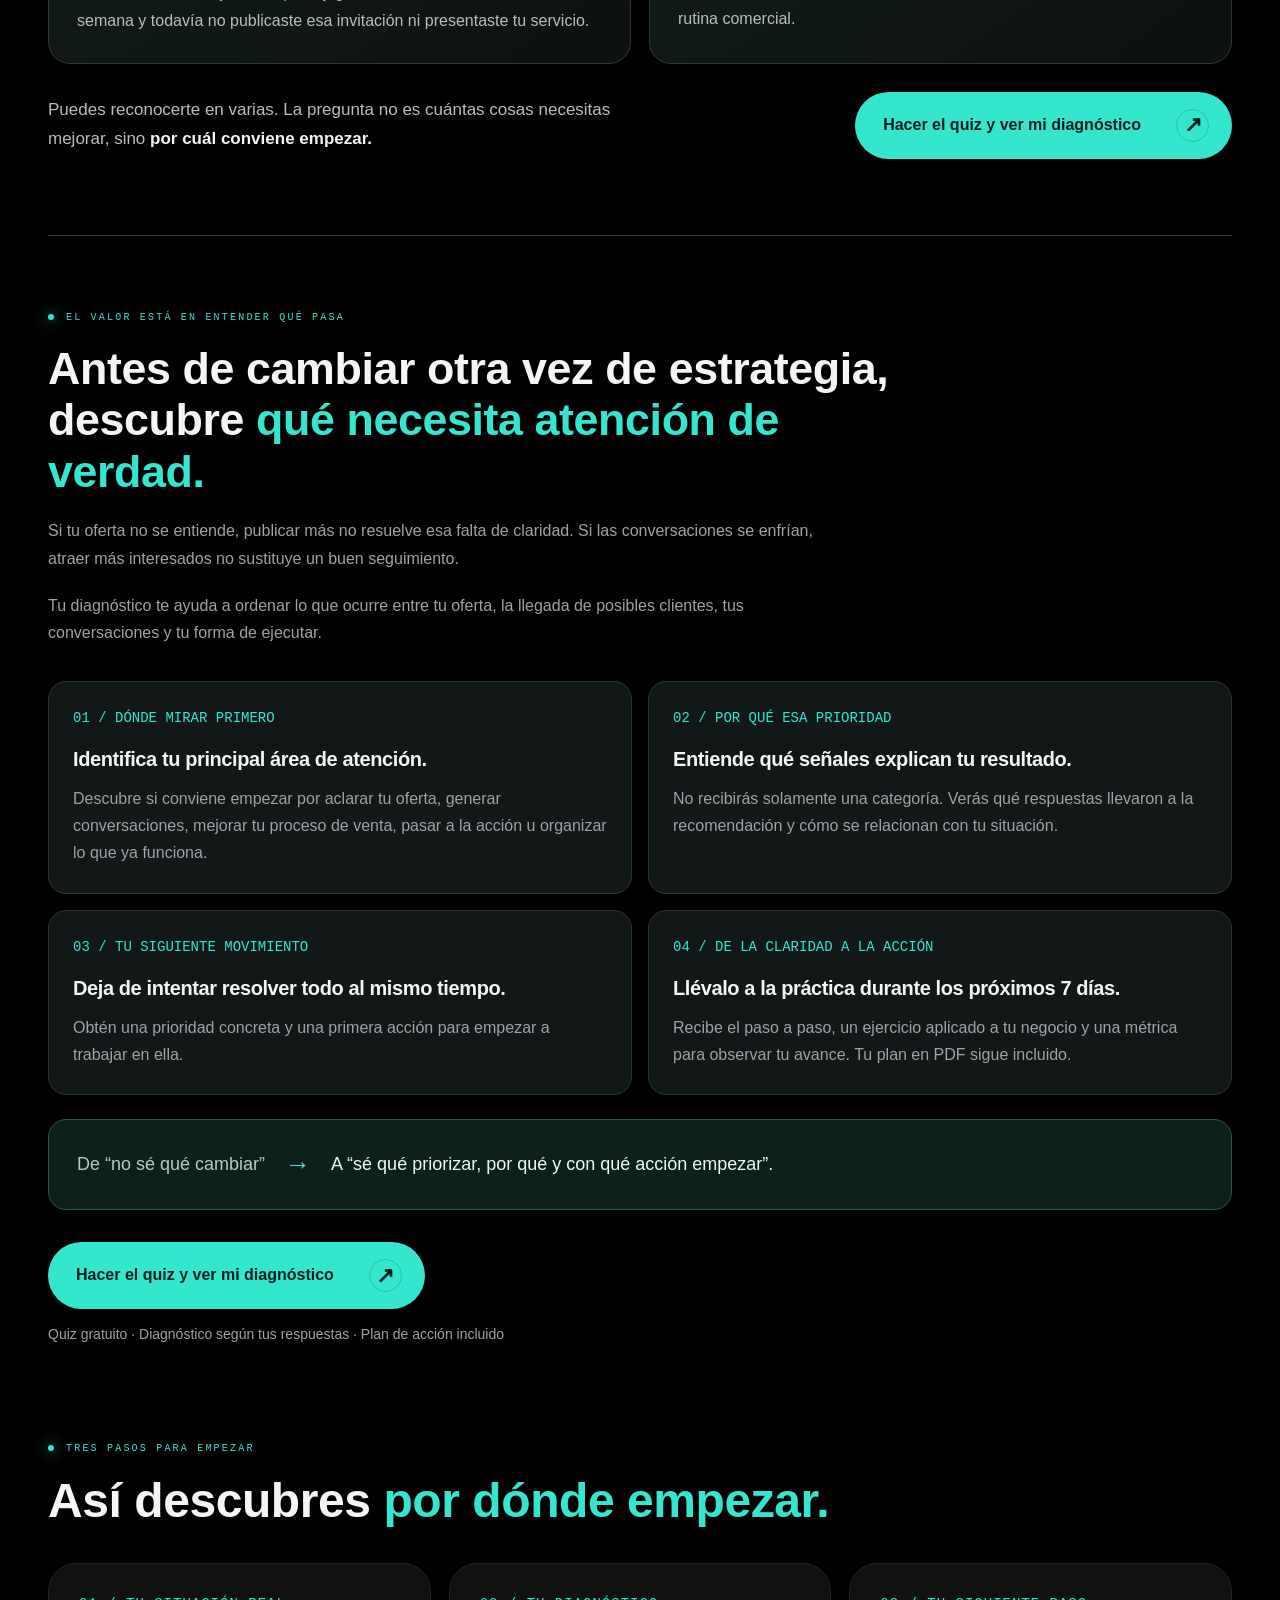
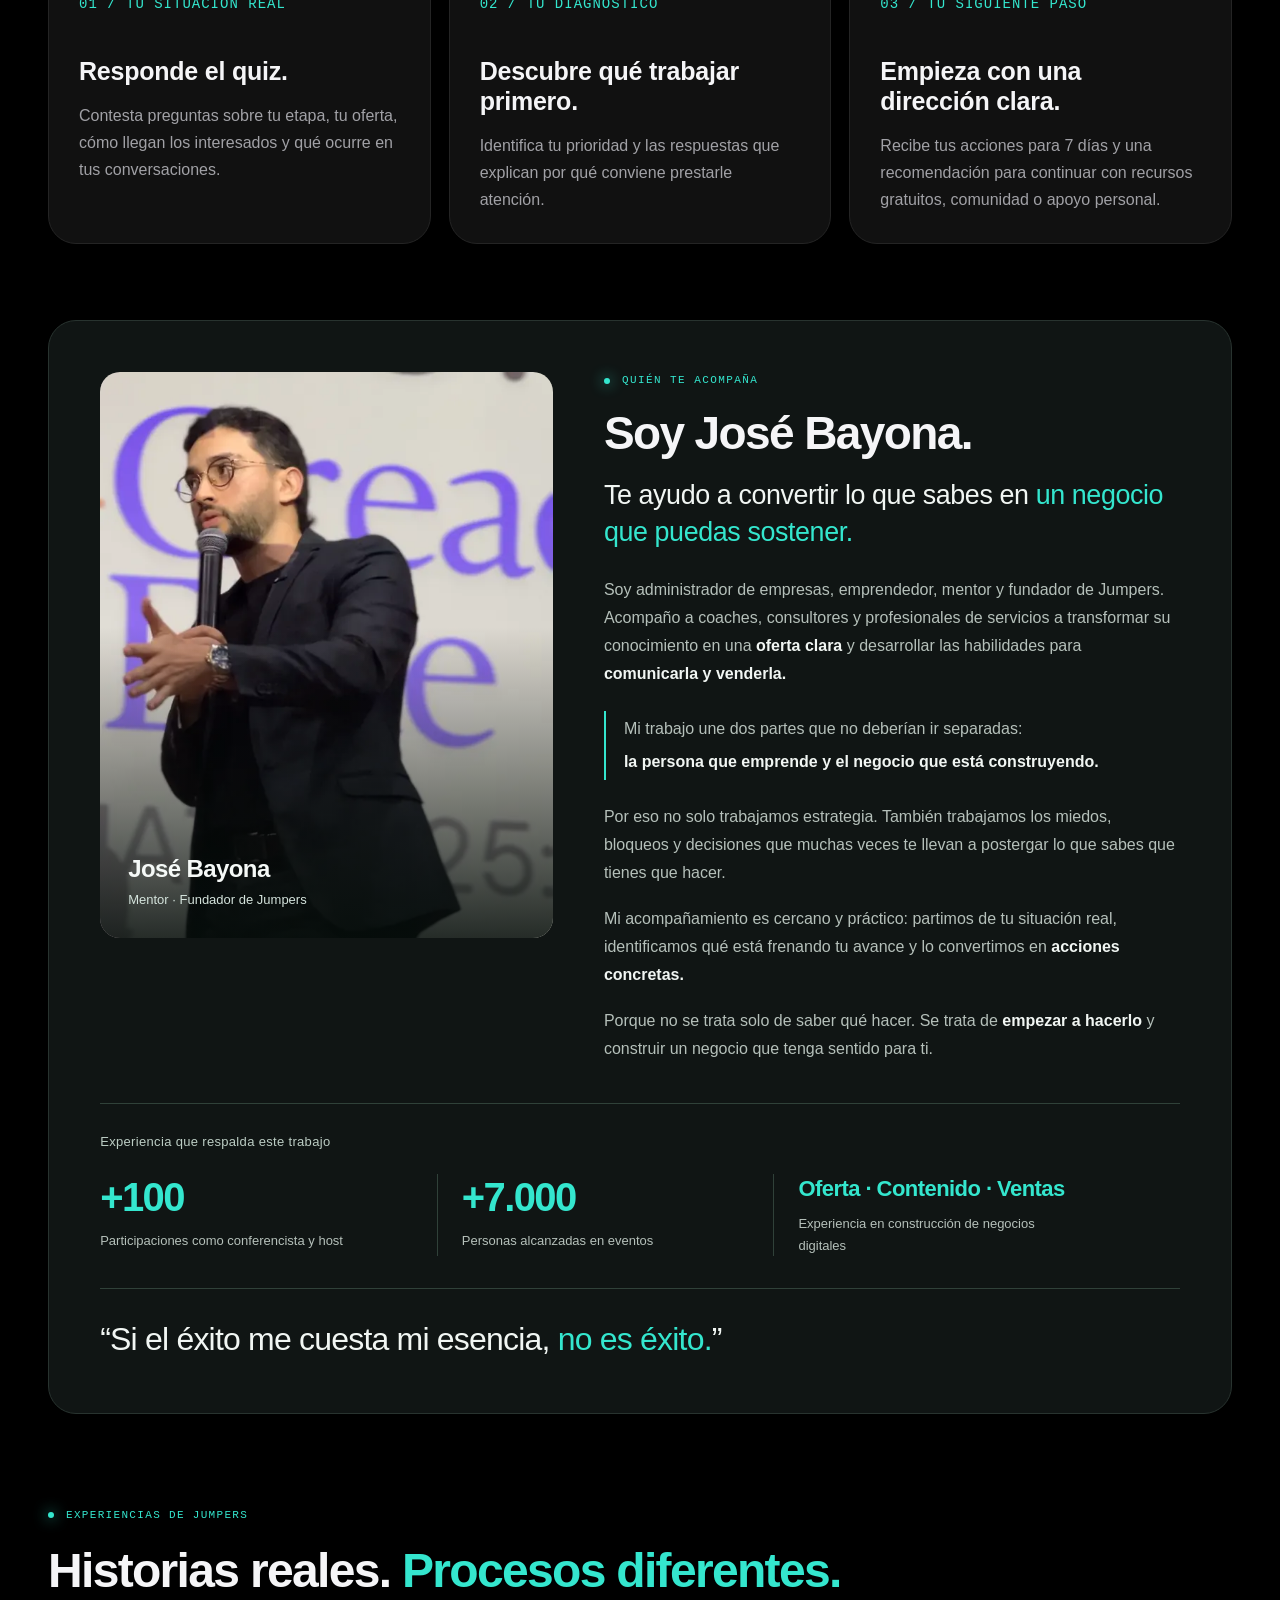
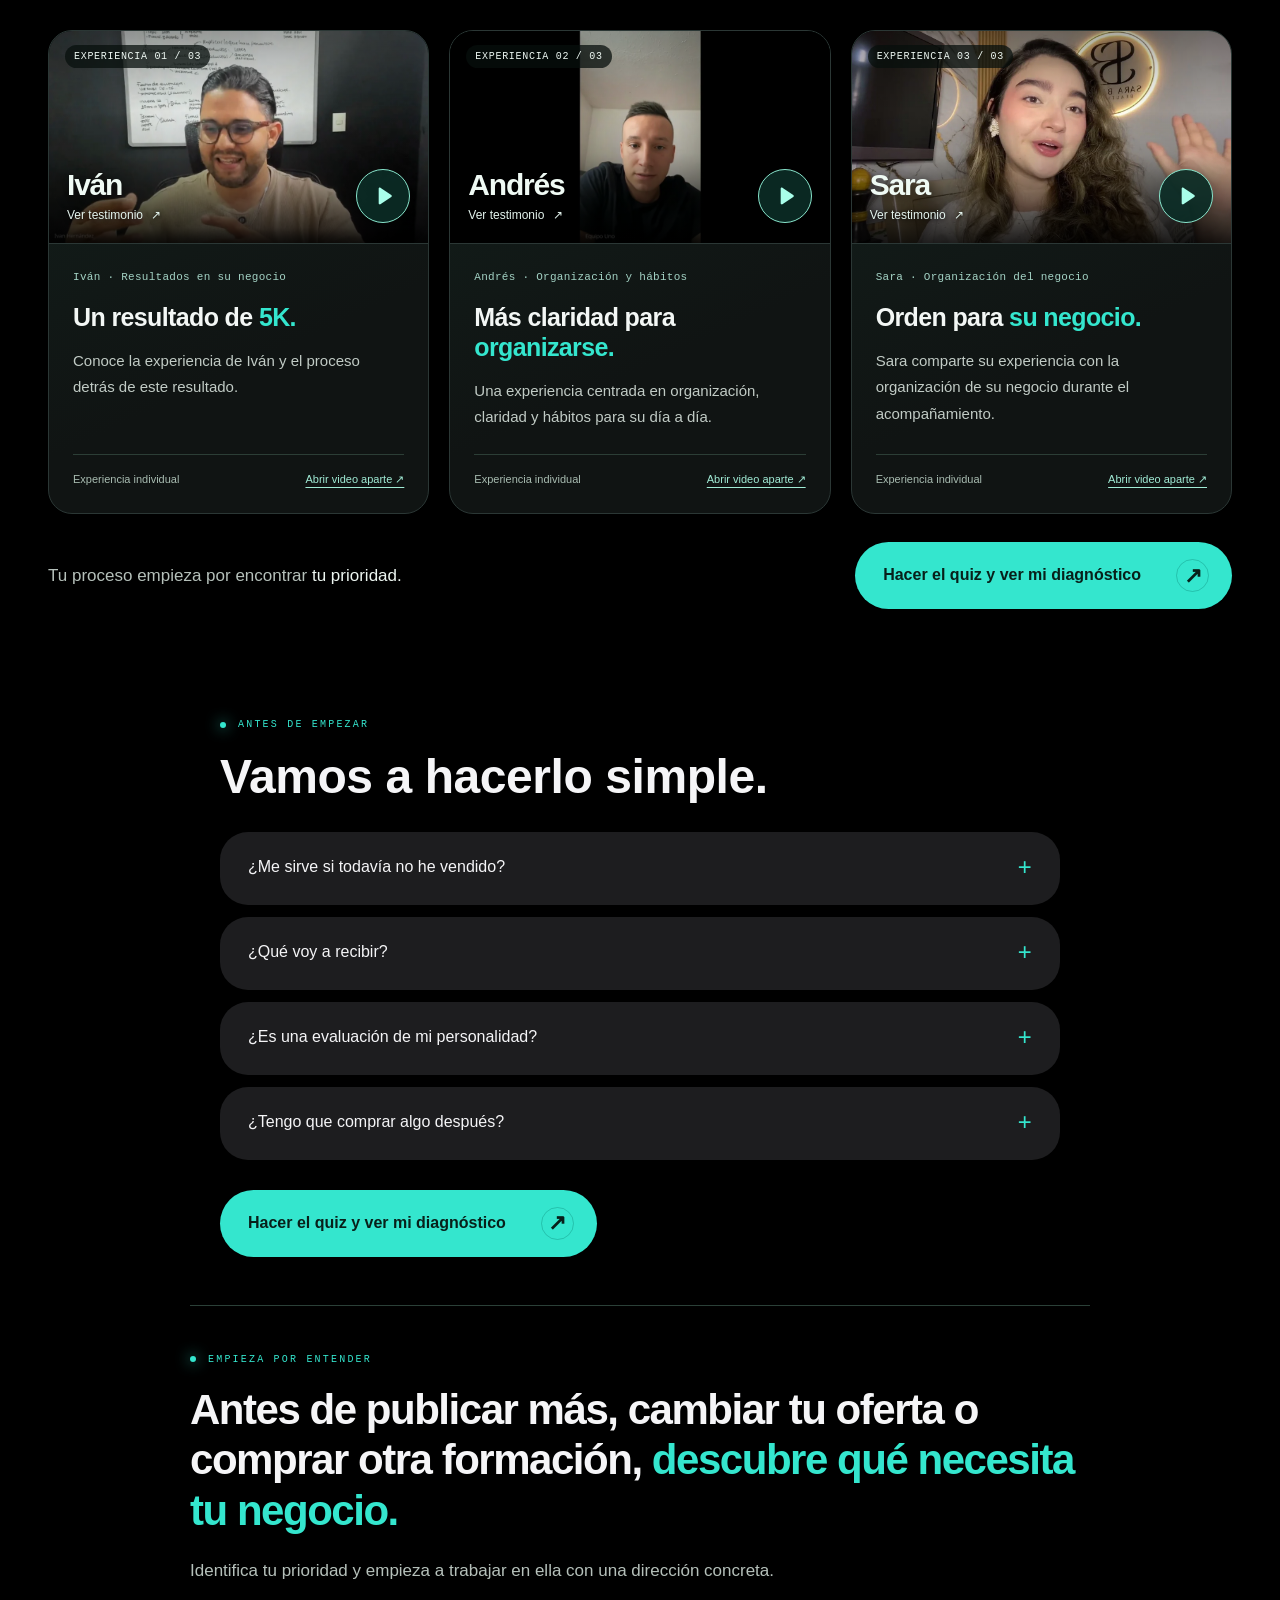
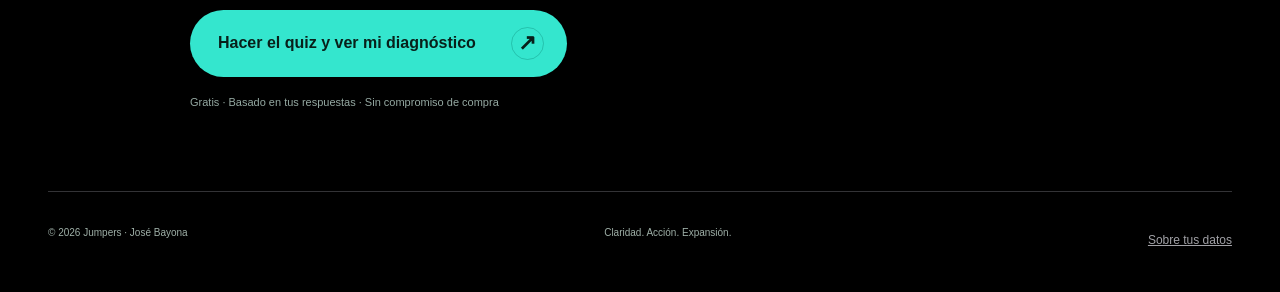
==== commit b4a9d411: "Make the free quiz explicit while retaining diagnostic value and seven-day plan" ====
--- a/index.html
+++ b/index.html
@@ -2,8 +2,8 @@
 <html lang="es">
 <head>
 <meta charset="utf-8"><meta name="viewport" content="width=device-width, initial-scale=1">
-<meta name="theme-color" content="#080c0c"><meta name="description" content="Descubre qué está frenando tus ventas y qué trabajar primero para conseguir clientes con más constancia. Diagnóstico gratuito para negocios de servicios, con acciones para los próximos 7 días.">
-<title>Descubre qué necesita tu negocio · Diagnóstico Jumpers</title>
+<meta name="theme-color" content="#080c0c"><meta name="description" content="Haz el quiz gratuito de Jumpers y descubre qué está frenando tus ventas. Obtén un diagnóstico según tus respuestas y un plan de acción para los próximos 7 días.">
+<title>Quiz gratuito: descubre qué necesita tu negocio · Jumpers</title>
 <link rel="icon" type="image/svg+xml" href="data:image/svg+xml,%3Csvg%20xmlns%3D%22http%3A%2F%2Fwww.w3.org%2F2000%2Fsvg%22%20viewBox%3D%220%200%2032%2032%22%3E%3Crect%20width%3D%2232%22%20height%3D%2232%22%20rx%3D%228%22%20fill%3D%22%23080c0c%22%2F%3E%3Cpath%20d%3D%22M7%207h19v19h-6V17L9%2028l-4-4%2011-11H7z%22%20fill%3D%22%2335dfc5%22%2F%3E%3C%2Fsvg%3E">
 <link rel="canonical" href="https://quiz.josebayonaf.com/">
 <style>
@@ -108,13 +108,13 @@
 </head>
 <body>
 <div class="wrap">
-<header class="topbar"><a class="brand" href="#" id="brand" aria-label="Jumpers, inicio"><svg viewBox="0 0 28 28" fill="none" aria-hidden="true"><path d="M4 4h20v20h-6V14L7 25l-4-4L14 10H4z" fill="currentColor"/></svg><span>jumpers<small>POR JOSÉ BAYONA</small></span></a><nav class="nav" aria-label="Navegación"><a href="#como-funciona" id="how-nav">Cómo funciona</a><span class="pill"><span class="dot"></span>DIAGNÓSTICO GRATUITO</span><button class="motion-toggle" id="motion-toggle" type="button" aria-pressed="false" aria-label="Pausar animaciones">Ⅱ Movimiento</button></nav></header>
+<header class="topbar"><a class="brand" href="#" id="brand" aria-label="Jumpers, inicio"><svg viewBox="0 0 28 28" fill="none" aria-hidden="true"><path d="M4 4h20v20h-6V14L7 25l-4-4L14 10H4z" fill="currentColor"/></svg><span>jumpers<small>POR JOSÉ BAYONA</small></span></a><nav class="nav" aria-label="Navegación"><a href="#como-funciona" id="how-nav">Cómo funciona</a><span class="pill"><span class="dot"></span>QUIZ GRATUITO</span><button class="motion-toggle" id="motion-toggle" type="button" aria-pressed="false" aria-label="Pausar animaciones">Ⅱ Movimiento</button></nav></header>
 <main id="main">
 <div id="landing">
-<section class="hero"><div class="hero-copy"><div class="eyebrow">Diagnóstico gratuito para coaches, mentores, consultores y profesionales de servicios</div><h1>Descubre qué está <span class="accent">frenando tus ventas</span> y qué trabajar primero para conseguir clientes con más constancia.</h1><p class="hero-symptoms">¿Publicas y no llegan consultas? ¿Tus prospectos se quedan en “lo voy a pensar”? ¿O sigues postergando tu oferta?</p><p class="desc">Responde el diagnóstico e identifica qué área necesita atención primero según tu situación. Además, recibe un paso a paso para empezar a trabajar en ella durante los próximos 7 días.</p><button class="btn" id="start">Descubrir qué necesita mi negocio <span class="arrow" aria-hidden="true">↗</span></button><p class="micro under-cta"><span>Gratis</span><span>Basado en tus respuestas</span><span>Una prioridad concreta</span></p></div>
+<section class="hero"><div class="hero-copy"><div class="eyebrow">Quiz gratuito para coaches, mentores, consultores y profesionales de servicios</div><h1>Haz el quiz gratuito y descubre <span class="accent">qué está frenando tus ventas.</span></h1><p class="hero-symptoms">¿Publicas y no llegan consultas? ¿Tus prospectos se quedan en “lo voy a pensar”? ¿O sigues postergando tu oferta?</p><p class="desc">Responde preguntas sobre tu oferta, contenido, ventas y organización. Al terminar, verás tu diagnóstico: qué área conviene trabajar primero y por qué. Además, recibirás un plan de acción para los próximos 7 días.</p><button class="btn" id="start">Hacer el quiz y ver mi diagnóstico <span class="arrow" aria-hidden="true">↗</span></button><p class="micro under-cta"><span>Quiz gratuito</span><span>Resultado al terminar</span><span>Plan de 7 días incluido</span></p></div>
 <div class="art" aria-hidden="true"><span class="orbital-type">DE LA IDEA A LA ACCIÓN</span><span class="cross">+</span>
 <svg class="orbit" viewBox="0 0 580 520" fill="none"><defs><linearGradient id="ring" x1="65" y1="190" x2="510" y2="370" gradientUnits="userSpaceOnUse"><stop stop-color="#071a16"/><stop offset=".22" stop-color="#2bd5b6"/><stop offset=".39" stop-color="#99ffe5"/><stop offset=".5" stop-color="#067e68"/><stop offset=".67" stop-color="#031611"/><stop offset=".85" stop-color="#3ce5c7"/><stop offset="1" stop-color="#071b15"/></linearGradient><linearGradient id="arrow-grad" x1="240" y1="290" x2="380" y2="155" gradientUnits="userSpaceOnUse"><stop stop-color="#0c6854"/><stop offset=".5" stop-color="#43dfb9"/><stop offset="1" stop-color="#ceffee"/></linearGradient><filter id="blur"><feGaussianBlur stdDeviation="13"/></filter></defs><ellipse cx="291" cy="288" rx="244" ry="125" transform="rotate(-37 291 288)" stroke="#19d2ac" stroke-opacity=".23" stroke-width="24" filter="url(#blur)"/><ellipse cx="291" cy="275" rx="242" ry="128" transform="rotate(-37 291 275)" stroke="url(#ring)" stroke-width="30"/><ellipse cx="291" cy="267" rx="241" ry="122" transform="rotate(-37 291 267)" stroke="#a8ffe0" stroke-opacity=".35" stroke-width="1"/><ellipse cx="291" cy="267" rx="264" ry="151" transform="rotate(-37 291 267)" stroke="#386657" stroke-opacity=".5" stroke-width=".8"/><path d="M208 162h139v139h-42v-66l-89 89-30-30 89-90h-67z" fill="#052e24" transform="translate(7 12)"/><path d="M208 162h139v139h-42v-66l-89 89-30-30 89-90h-67z" fill="url(#arrow-grad)" stroke="#9fffe2" stroke-opacity=".6"/><path d="M208 162h139v139" stroke="#e8fff6" stroke-opacity=".7" stroke-width="2"/></svg>
-<div class="mini-card"><b>1</b><span>PRIORIDAD<br>CLARA ↗</span></div><div class="float-card"><span class="label">DEJA DE ADIVINAR</span><strong>Tu diagnóstico<br>de negocio.</strong><div class="line"></div><div class="end"><span>CLARIDAD</span><span>ACCIÓN ↗</span></div></div><span class="orbit-satellite">✳</span><span class="coord">OFERTA / CONTENIDO / VENTAS</span><span class="art-bottom">CRECER SIN PERDERTE EN EL CAMINO.</span></div><span class="hero-index">DIAGNÓSTICO 01 / UN NUEVO PUNTO DE PARTIDA</span></section>
+<div class="mini-card"><b>1</b><span>PRIORIDAD<br>CLARA ↗</span></div><div class="float-card"><span class="label">TU RESULTADO DEL QUIZ</span><strong>Tu diagnóstico<br>de negocio.</strong><div class="line"></div><div class="end"><span>CLARIDAD</span><span>ACCIÓN ↗</span></div></div><span class="orbit-satellite">✳</span><span class="coord">OFERTA / CONTENIDO / VENTAS</span><span class="art-bottom">CRECER SIN PERDERTE EN EL CAMINO.</span></div><span class="hero-index">DIAGNÓSTICO 01 / UN NUEVO PUNTO DE PARTIDA</span></section>
 <div class="strip"><span><b>↗</b> COACHES & MENTORES</span><span><b>↗</b> CONSULTORES</span><span><b>↗</b> PROFESIONALES DE SERVICIOS</span></div>
 <section class="problem-section" id="tu-situacion" aria-labelledby="problem-title">
  <div class="section-head"><div class="eyebrow">¿Te suena?</div><h2 id="problem-title">¿En cuál de estas situaciones está <span class="accent">hoy tu negocio?</span></h2></div>
@@ -125,7 +125,7 @@
   <article class="problem-card"><span class="num">04 / TU EJECUCIÓN</span><h3>“Sigo preparándome para algo que nunca termino de lanzar”.</h3><p>Cambias la oferta, ajustas el perfil y guardas nuevas ideas. Termina la semana y todavía no publicaste esa invitación ni presentaste tu servicio.</p></article>
   <article class="problem-card"><span class="num">05 / TU ORGANIZACIÓN</span><h3>“Tengo clientes, pero todo depende de mí”.</h3><p>Entre atender, publicar, responder y vender, trabajas sobre la marcha. Las oportunidades se quedan sin seguimiento y cuesta sostener una rutina comercial.</p></article>
  </div>
- <div class="problem-close"><p>Puedes reconocerte en varias. La pregunta no es cuántas cosas necesitas mejorar, sino <strong>por cuál conviene empezar.</strong></p><button class="btn" type="button" data-start>Descubrir qué necesita mi negocio <span class="arrow" aria-hidden="true">↗</span></button></div>
+ <div class="problem-close"><p>Puedes reconocerte en varias. La pregunta no es cuántas cosas necesitas mejorar, sino <strong>por cuál conviene empezar.</strong></p><button class="btn" type="button" data-start>Hacer el quiz y ver mi diagnóstico <span class="arrow" aria-hidden="true">↗</span></button></div>
 </section>
 <section class="section deliverables" id="tu-plan" aria-labelledby="deliverables-title">
  <div class="section-head"><div class="eyebrow">El valor está en entender qué pasa</div><h2 id="deliverables-title">Antes de cambiar otra vez de estrategia, descubre <span class="accent">qué necesita atención de verdad.</span></h2><p>Si tu oferta no se entiende, publicar más no resuelve esa falta de claridad. Si las conversaciones se enfrían, atraer más interesados no sustituye un buen seguimiento.</p><p>Tu diagnóstico te ayuda a ordenar lo que ocurre entre tu oferta, la llegada de posibles clientes, tus conversaciones y tu forma de ejecutar.</p></div>
@@ -136,9 +136,9 @@
   <article class="deliverable"><span class="num">04 / DE LA CLARIDAD A LA ACCIÓN</span><h3>Llévalo a la práctica durante los próximos 7 días.</h3><p>Recibe el paso a paso, un ejercicio aplicado a tu negocio y una métrica para observar tu avance. Tu plan en PDF sigue incluido.</p></article>
  </div></div>
  <div class="diagnostic-shift"><span>De “no sé qué cambiar”</span><span aria-hidden="true">→</span><strong>A “sé qué priorizar, por qué y con qué acción empezar”.</strong></div>
- <div class="deliverables-cta"><button class="btn" type="button" data-start>Descubrir qué necesita mi negocio <span class="arrow" aria-hidden="true">↗</span></button><p>Diagnóstico gratuito · Basado en tus respuestas · Plan de acción incluido</p></div>
+ <div class="deliverables-cta"><button class="btn" type="button" data-start>Hacer el quiz y ver mi diagnóstico <span class="arrow" aria-hidden="true">↗</span></button><p>Quiz gratuito · Diagnóstico según tus respuestas · Plan de acción incluido</p></div>
 </section>
-<section class="section" id="como-funciona"><div class="section-head"><div><div class="eyebrow">Tres pasos para empezar</div><h2>Así descubres <span class="accent">por dónde empezar.</span></h2></div></div><div class="cards"><article class="card"><span class="num">01 / TU SITUACIÓN REAL</span><h3>Cuéntanos qué está pasando.</h3><p>Responde sobre tu etapa, tu oferta, cómo llegan los interesados y qué ocurre en tus conversaciones.</p></article><article class="card"><span class="num">02 / TU DIAGNÓSTICO</span><h3>Descubre qué trabajar primero.</h3><p>Identifica tu prioridad y las respuestas que explican por qué conviene prestarle atención.</p></article><article class="card"><span class="num">03 / TU SIGUIENTE PASO</span><h3>Empieza con una dirección clara.</h3><p>Recibe tus acciones para 7 días y una recomendación para continuar con recursos gratuitos, comunidad o apoyo personal.</p></article></div></section>
+<section class="section" id="como-funciona"><div class="section-head"><div><div class="eyebrow">Tres pasos para empezar</div><h2>Así descubres <span class="accent">por dónde empezar.</span></h2></div></div><div class="cards"><article class="card"><span class="num">01 / TU SITUACIÓN REAL</span><h3>Responde el quiz.</h3><p>Contesta preguntas sobre tu etapa, tu oferta, cómo llegan los interesados y qué ocurre en tus conversaciones.</p></article><article class="card"><span class="num">02 / TU DIAGNÓSTICO</span><h3>Descubre qué trabajar primero.</h3><p>Identifica tu prioridad y las respuestas que explican por qué conviene prestarle atención.</p></article><article class="card"><span class="num">03 / TU SIGUIENTE PASO</span><h3>Empieza con una dirección clara.</h3><p>Recibe tus acciones para 7 días y una recomendación para continuar con recursos gratuitos, comunidad o apoyo personal.</p></article></div></section>
 <section class="founder-section" id="sobre-jose" aria-labelledby="founder-title">
  <div class="founder-grid">
   <figure class="founder-portrait">
@@ -221,10 +221,10 @@
    </div>
   </article>
  </div>
- <div class="reviews-cta"><p>Tu proceso empieza por encontrar <strong>tu prioridad.</strong></p><button class="btn" type="button" data-start>Descubrir qué necesita mi negocio <span class="arrow" aria-hidden="true">↗</span></button></div>
+ <div class="reviews-cta"><p>Tu proceso empieza por encontrar <strong>tu prioridad.</strong></p><button class="btn" type="button" data-start>Hacer el quiz y ver mi diagnóstico <span class="arrow" aria-hidden="true">↗</span></button></div>
 </section>
-<section class="section faq"><div class="eyebrow">Antes de empezar</div><h2>Vamos a hacerlo simple.</h2><details><summary>¿Me sirve si todavía no he vendido?</summary><p>Sí. Hay una ruta para concretar tu oferta y empezar a contrastarla con posibles clientes. No necesitas tener una comunidad grande ni un negocio consolidado.</p></details><details><summary>¿Qué voy a recibir?</summary><p>Un diagnóstico orientativo basado en tus respuestas: el área que conviene priorizar, las señales que explican la recomendación y una primera acción. Además, recibirás un PDF con acciones para los próximos 7 días, un ejercicio práctico y una métrica para revisar tu avance.</p></details><details><summary>¿Es una evaluación de mi personalidad?</summary><p>No. Revisamos decisiones y acciones de tu negocio. El resultado es orientativo: no diagnostica condiciones psicológicas ni garantiza ventas o ingresos.</p></details><details><summary>¿Tengo que comprar algo después?</summary><p>No. El diagnóstico y tu plan son gratuitos. Según tus respuestas, te recomendaremos recursos en YouTube, la comunidad Jumpers Club en Skool o una conversación personal para revisar qué acompañamiento puede ayudarte. Tú decides cómo continuar.</p></details><div style="margin-top:30px"><button class="btn" data-start>Descubrir qué necesita mi negocio <span class="arrow" aria-hidden="true">↗</span></button></div></section>
-<section class="diagnostic-final" id="tu-siguiente-paso" aria-labelledby="final-title"><div class="eyebrow">Empieza por entender</div><h2 id="final-title">Antes de publicar más, cambiar tu oferta o comprar otra formación, <span class="accent">descubre qué necesita tu negocio.</span></h2><p>Identifica tu prioridad y empieza a trabajar en ella con una dirección concreta.</p><button class="btn" type="button" data-start>Descubrir qué necesita mi negocio <span class="arrow" aria-hidden="true">↗</span></button><p class="micro">Gratis · Basado en tus respuestas · Sin compromiso de compra</p></section>
+<section class="section faq"><div class="eyebrow">Antes de empezar</div><h2>Vamos a hacerlo simple.</h2><details><summary>¿Me sirve si todavía no he vendido?</summary><p>Sí. Hay una ruta para concretar tu oferta y empezar a contrastarla con posibles clientes. No necesitas tener una comunidad grande ni un negocio consolidado.</p></details><details><summary>¿Qué voy a recibir?</summary><p>Un diagnóstico orientativo basado en tus respuestas: el área que conviene priorizar, las señales que explican la recomendación y una primera acción. Además, recibirás un PDF con acciones para los próximos 7 días, un ejercicio práctico y una métrica para revisar tu avance.</p></details><details><summary>¿Es una evaluación de mi personalidad?</summary><p>No. Revisamos decisiones y acciones de tu negocio. El resultado es orientativo: no diagnostica condiciones psicológicas ni garantiza ventas o ingresos.</p></details><details><summary>¿Tengo que comprar algo después?</summary><p>No. El diagnóstico y tu plan son gratuitos. Según tus respuestas, te recomendaremos recursos en YouTube, la comunidad Jumpers Club en Skool o una conversación personal para revisar qué acompañamiento puede ayudarte. Tú decides cómo continuar.</p></details><div style="margin-top:30px"><button class="btn" data-start>Hacer el quiz y ver mi diagnóstico <span class="arrow" aria-hidden="true">↗</span></button></div></section>
+<section class="diagnostic-final" id="tu-siguiente-paso" aria-labelledby="final-title"><div class="eyebrow">Empieza por entender</div><h2 id="final-title">Antes de publicar más, cambiar tu oferta o comprar otra formación, <span class="accent">descubre qué necesita tu negocio.</span></h2><p>Identifica tu prioridad y empieza a trabajar en ella con una dirección concreta.</p><button class="btn" type="button" data-start>Hacer el quiz y ver mi diagnóstico <span class="arrow" aria-hidden="true">↗</span></button><p class="micro">Gratis · Basado en tus respuestas · Sin compromiso de compra</p></section>
 </div>
 <section id="quiz" class="flow-shell" hidden aria-label="Diagnóstico de negocio"><div class="flow-top"><span id="step-label"></span><span>UN PASO A LA VEZ</span></div><div class="steps" aria-hidden="true"><div class="step"></div><div class="step"></div><div class="step"></div><div class="step"></div><div class="step"></div></div><form id="quiz-form" class="question-panel" novalidate><div class="eyebrow" id="block-label"></div><h1 id="question-title" tabindex="-1"></h1><p class="intro" id="question-intro"></p><div id="questions"></div><p id="quiz-error" class="error" role="alert"></p><div class="flow-actions"><button class="back" type="button" id="back">← Volver</button><button type="submit" class="btn" id="next">Continuar <span aria-hidden="true">→</span></button></div></form><p class="micro">Responde según tu situación real. Si no llevas una métrica, puedes decirlo.</p></section>
 <section id="result" class="result-shell" hidden aria-label="Tu resultado"></section>
